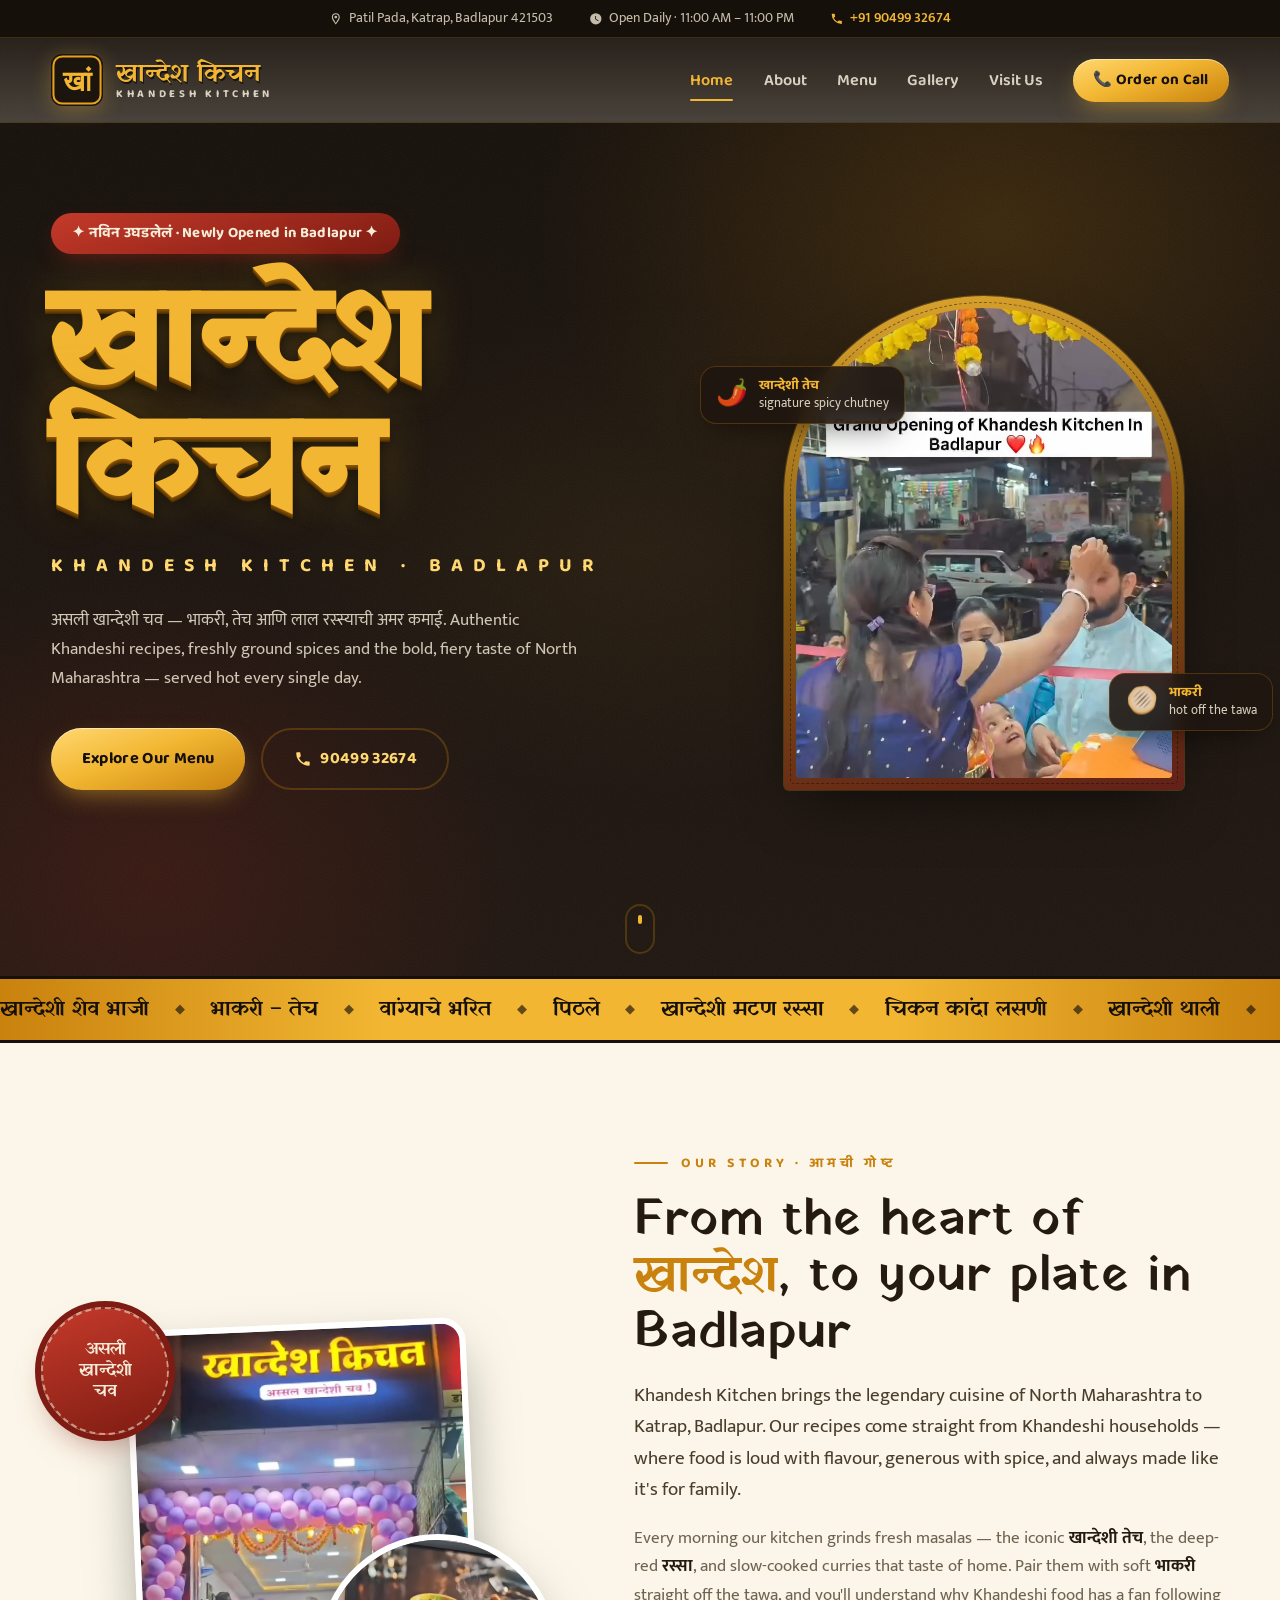
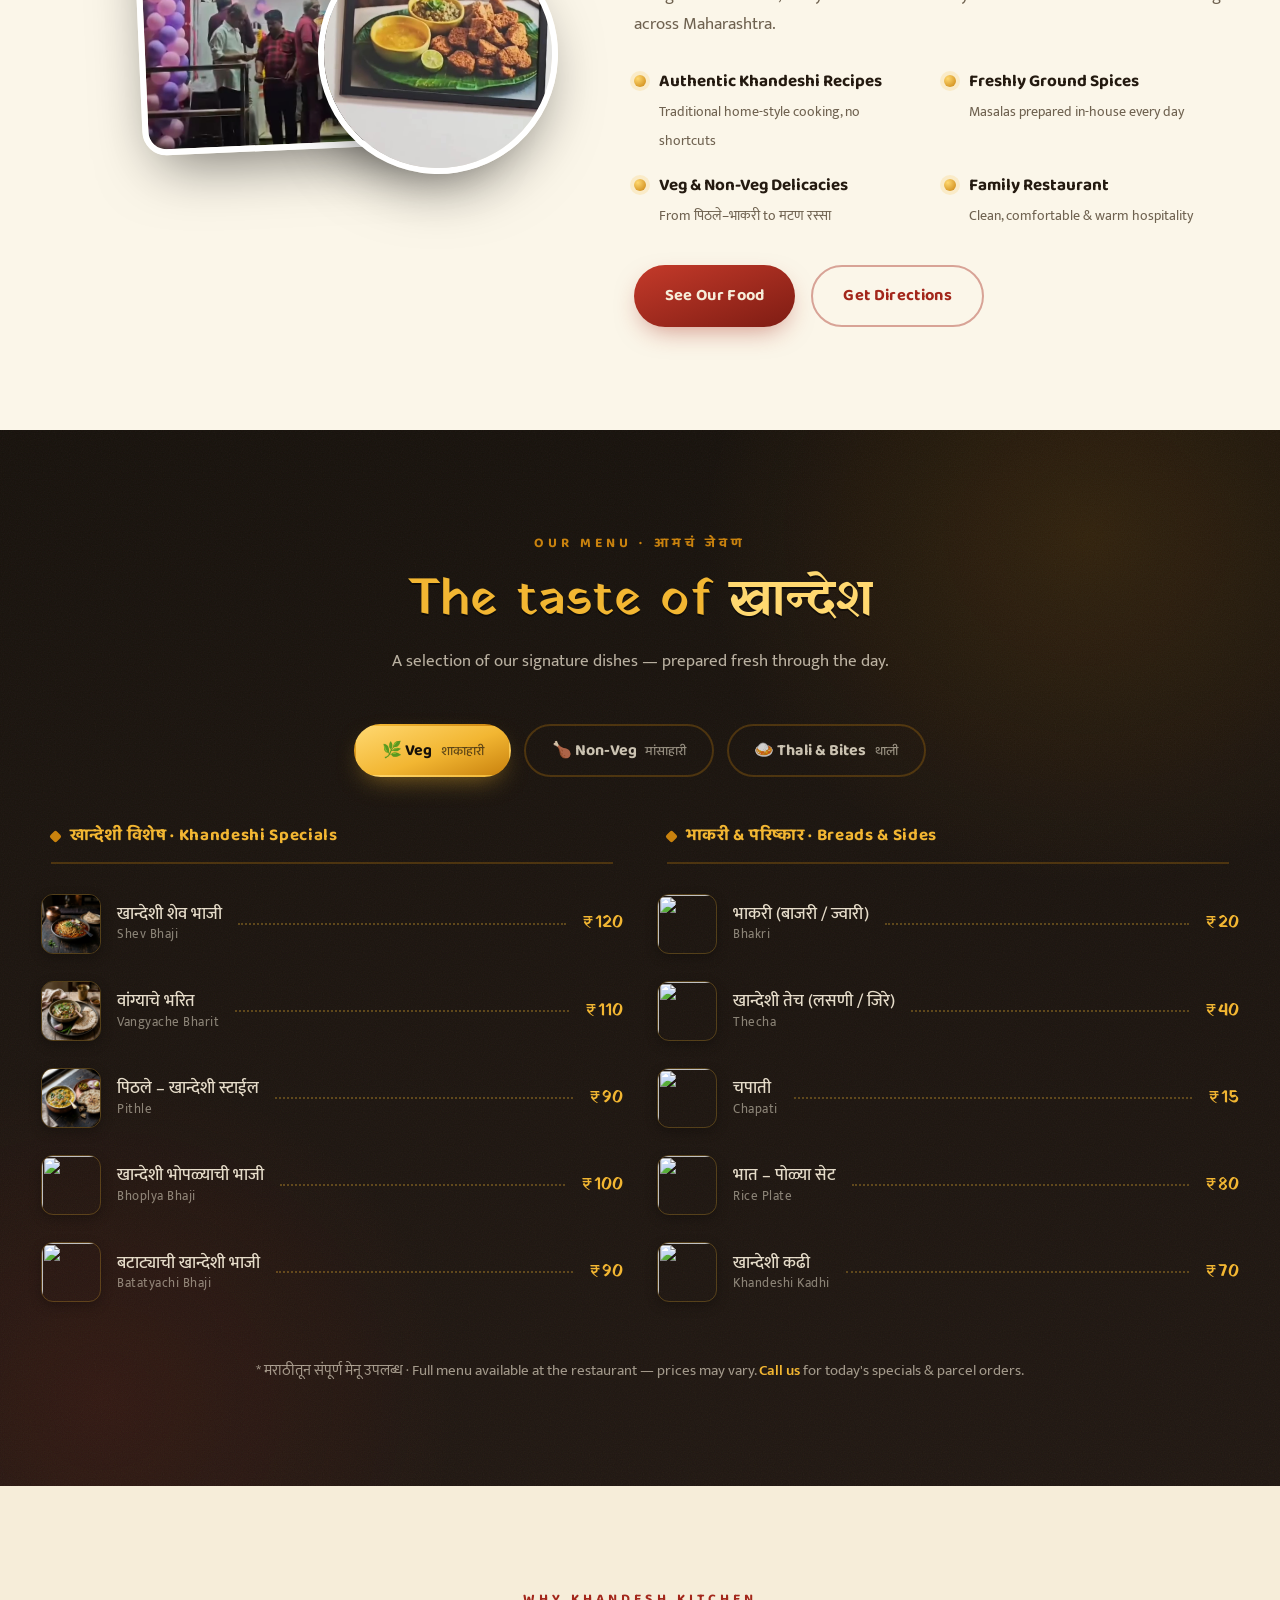
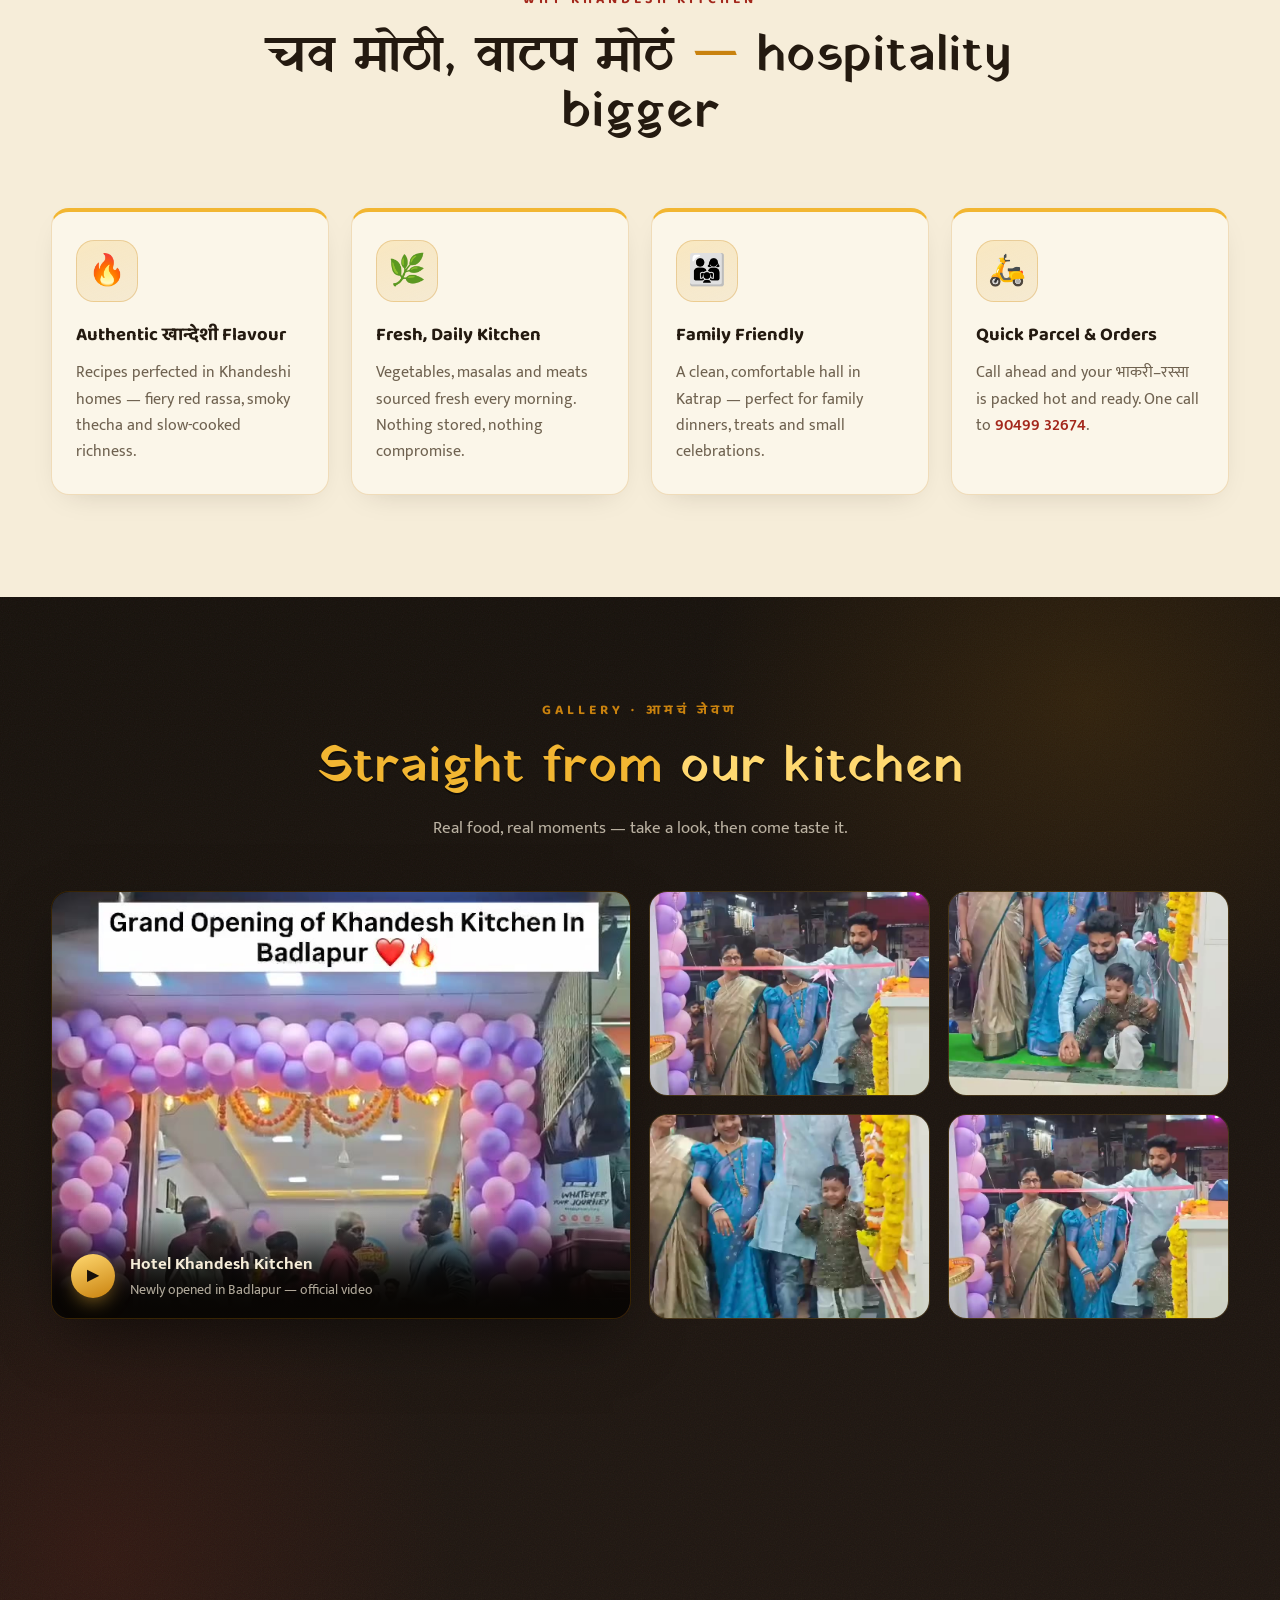
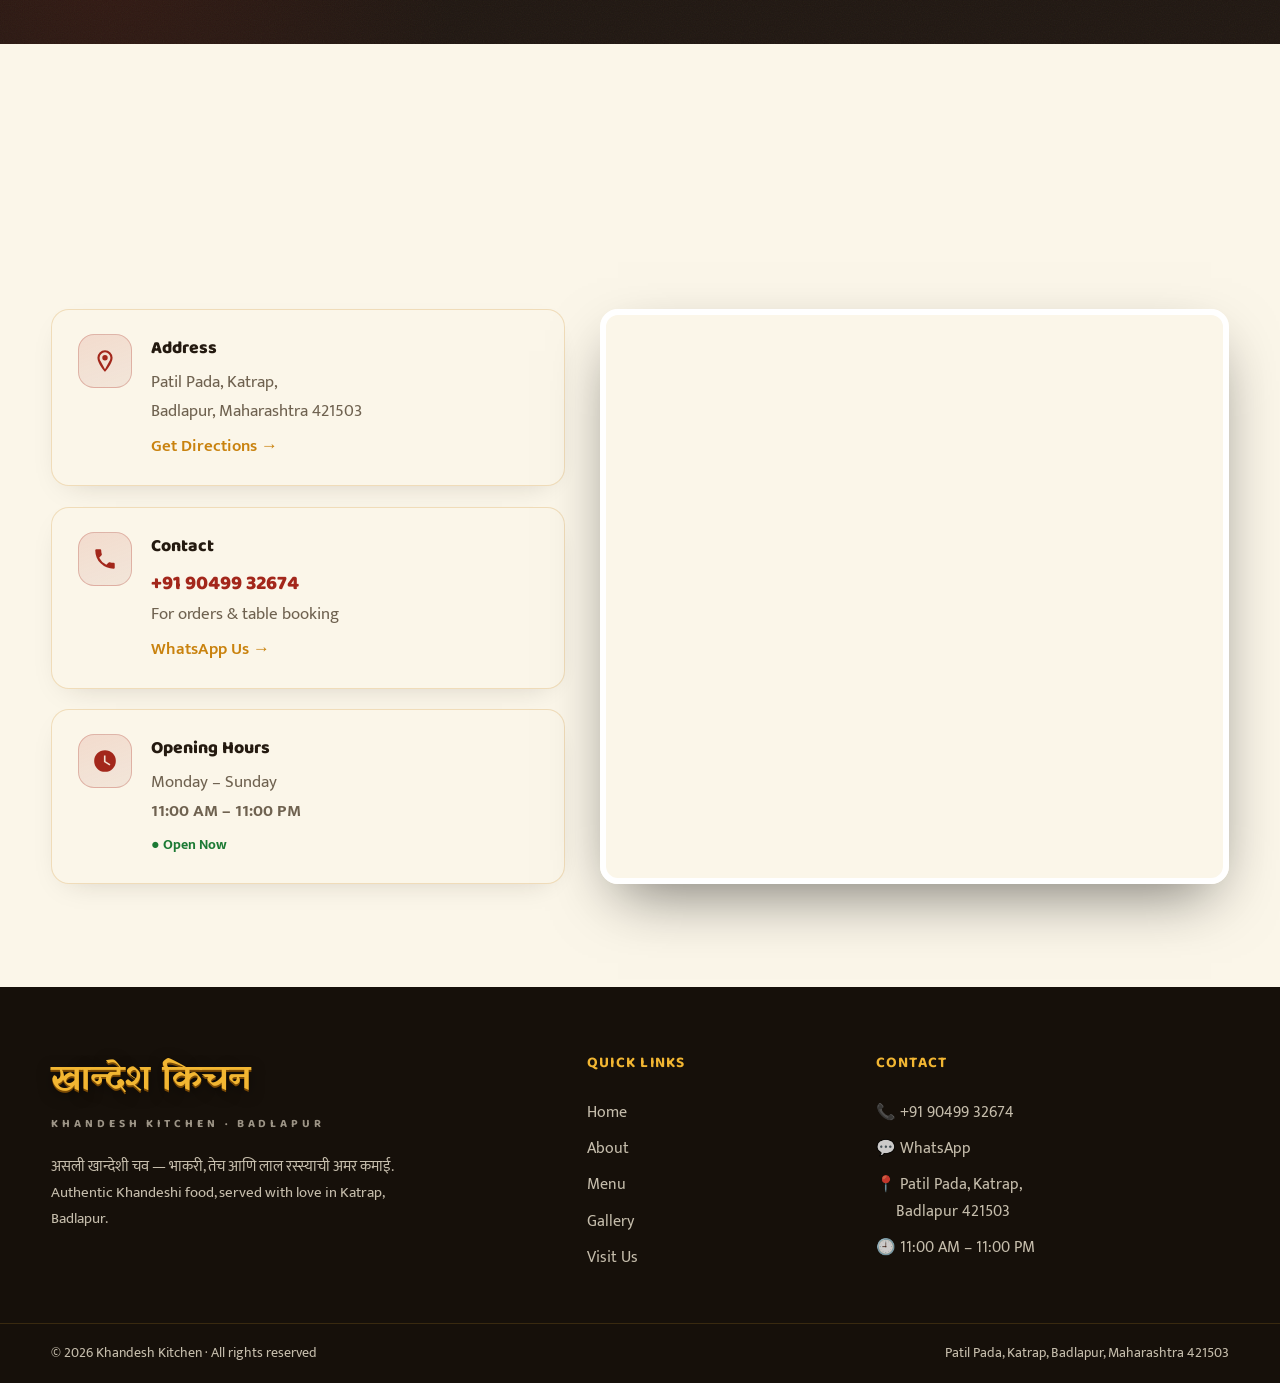
==== index.html @ bfff0131 "Update specific dish photos with highly accurate generated images" ====
<!DOCTYPE html>
<html lang="en">
<head>
  <meta charset="UTF-8">
  <meta name="viewport" content="width=device-width, initial-scale=1.0">
  <title>Khandesh Kitchen — असली खान्देशी चव | Badlapur</title>
  <meta name="description" content="Khandesh Kitchen — authentic Khandeshi vegetarian & non-vegetarian delicacies in Badlapur. खान्देशी शेव भाजी, भाकरी, तेच, मटण रस्सा आणि बरंच काही. Patil Pada, Katrap, Badlapur. Call 90499 32674.">
  <link rel="icon" type="image/svg+xml" href="assets/images/favicon.svg">
  <link rel="preconnect" href="https://fonts.googleapis.com">
  <link rel="preconnect" href="https://fonts.gstatic.com" crossorigin>
  <link href="https://fonts.googleapis.com/css2?family=Yatra+One&family=Baloo+2:wght@400;500;600;700;800&family=Mukta:wght@300;400;500;600;700&display=swap" rel="stylesheet">
  <link rel="stylesheet" href="css/style.css">
</head>
<body>

  <!-- ══════════ TOP BAR ══════════ -->
  <div class="topbar">
    <div class="container topbar__inner">
      <span class="topbar__item">
        <svg viewBox="0 0 24 24" class="ic"><path fill="currentColor" d="M12 6.5A2.5 2.5 0 0 1 14.5 9 2.5 2.5 0 0 1 12 11.5 2.5 2.5 0 0 1 9.5 9 2.5 2.5 0 0 1 12 6.5M12 2a7 7 0 0 1 7 7c0 5.25-7 13-7 13S5 14.25 5 9a7 7 0 0 1 7-7m0 2a5 5 0 0 0-5 5c0 1 .25 2.09 1 3.34L12 19.5l4-7.16c.75-1.25 1-2.34 1-3.34a5 5 0 0 0-5-5z"/></svg>
        Patil Pada, Katrap, Badlapur 421503
      </span>
      <span class="topbar__item topbar__item--hide-sm">
        <svg viewBox="0 0 24 24" class="ic"><path fill="currentColor" d="M12 2a10 10 0 0 0-10 10 10 10 0 0 0 10 10 10 10 0 0 0 10-10A10 10 0 0 0 12 2m4.2 14.2L11 13V7h1.5v5.2l4.5 2.7-.8 1.3z"/></svg>
        Open Daily · 11:00 AM – 11:00 PM
      </span>
      <a href="tel:+919049932674" class="topbar__item topbar__phone">
        <svg viewBox="0 0 24 24" class="ic"><path fill="currentColor" d="M6.62 10.79a15.05 15.05 0 0 0 6.59 6.59l2.2-2.2a1 1 0 0 1 1-.24 11.36 11.36 0 0 0 3.57.57 1 1 0 0 1 1 1V20a1 1 0 0 1-1 1A17 17 0 0 1 3 4a1 1 0 0 1 1-1h3.5a1 1 0 0 1 1 1 11.36 11.36 0 0 0 .57 3.57 1 1 0 0 1-.25 1l-2.2 2.22z"/></svg>
        +91 90499 32674
      </a>
    </div>
  </div>

  <!-- ══════════ NAVBAR ══════════ -->
  <header class="nav" id="nav">
    <div class="container nav__inner">
      <a href="#home" class="brand">
        <span class="brand__logo">
          <svg viewBox="0 0 64 64"><rect width="64" height="64" rx="14" fill="#1c150e"/><rect x="3" y="3" width="58" height="58" rx="11" fill="none" stroke="#e8a020" stroke-width="2.5"/><text x="32" y="45" font-size="34" font-weight="700" fill="#f2b632" text-anchor="middle" font-family="'Nirmala UI','Mangal',serif">खां</text></svg>
        </span>
        <span class="brand__text">
          <span class="brand__dev">खान्देश किचन</span>
          <span class="brand__eng">Khandesh Kitchen</span>
        </span>
      </a>

      <nav class="nav__links" id="navLinks" aria-label="Main navigation">
        <a href="#home" class="nav__link is-active">Home</a>
        <a href="#about" class="nav__link">About</a>
        <a href="#menu" class="nav__link">Menu</a>
        <a href="#gallery" class="nav__link">Gallery</a>
        <a href="#visit" class="nav__link">Visit Us</a>
        <a href="tel:+919049932674" class="btn btn--gold btn--sm nav__cta">📞 Order on Call</a>
      </nav>

      <button class="nav__burger" id="burger" aria-label="Open menu" aria-expanded="false">
        <span></span><span></span><span></span>
      </button>
    </div>
  </header>

  <!-- ══════════ HERO ══════════ -->
  <section class="hero" id="home">
    <div class="hero__bg" aria-hidden="true"></div>
    <div class="container hero__grid">
      <div class="hero__content">
        <span class="hero__badge reveal">✦ नविन उघडलेलं · Newly Opened in Badlapur ✦</span>
        <h1 class="hero__title reveal">
          <span class="hero__title-dev">खान्देश<br>किचन</span>
        </h1>
        <p class="hero__sub reveal">KHANDESH&nbsp;KITCHEN · BADLAPUR</p>
        <p class="hero__tagline reveal">
          असली खान्देशी चव — भाकरी, तेच आणि लाल रस्स्याची अमर कमाई.
          Authentic Khandeshi recipes, freshly ground spices and the bold,
          fiery taste of North Maharashtra — served hot every single day.
        </p>
        <div class="hero__actions reveal">
          <a href="#menu" class="btn btn--gold">Explore Our Menu</a>
          <a href="tel:+919049932674" class="btn btn--ghost">
            <svg viewBox="0 0 24 24" class="ic"><path fill="currentColor" d="M6.62 10.79a15.05 15.05 0 0 0 6.59 6.59l2.2-2.2a1 1 0 0 1 1-.24 11.36 11.36 0 0 0 3.57.57 1 1 0 0 1 1 1V20a1 1 0 0 1-1 1A17 17 0 0 1 3 4a1 1 0 0 1 1-1h3.5a1 1 0 0 1 1 1 11.36 11.36 0 0 0 .57 3.57 1 1 0 0 1-.25 1l-2.2 2.22z"/></svg>
            90499 32674
          </a>
        </div>
        <div class="hero__meta reveal">
          <div class="hero__meta-item"><strong>100%</strong><span>खान्देशी चव</span></div>
          <div class="hero__meta-sep"></div>
          <div class="hero__meta-item"><strong>Fresh</strong><span>Daily Kitchen</span></div>
          <div class="hero__meta-sep"></div>
          <div class="hero__meta-item"><strong>Daily</strong><span>11 AM – 11 PM</span></div>
        </div>
      </div>

      <div class="hero__visual reveal">
        <div class="hero__frame">
          <img src="assets/images/gallery-1.jpg" alt="Khandeshi thali with bhakri, pithle and thecha served at Khandesh Kitchen" loading="eager">
        </div>
        <div class="hero__chip hero__chip--1">
          <span class="hero__chip-emoji">🌶️</span>
          <span><strong>खान्देशी तेच</strong><br>signature spicy chutney</span>
        </div>
        <div class="hero__chip hero__chip--2">
          <span class="hero__chip-emoji">🫓</span>
          <span><strong>भाकरी</strong><br>hot off the tawa</span>
        </div>
      </div>
    </div>
    <a href="#about" class="hero__scroll" aria-label="Scroll down">
      <span></span>
    </a>
  </section>

  <!-- ══════════ MARQUEE ══════════ -->
  <div class="marquee" aria-hidden="true">
    <div class="marquee__track">
      <span>खान्देशी शेव भाजी</span><i>◆</i><span>भाकरी – तेच</span><i>◆</i><span>वांग्याचे भरित</span><i>◆</i><span>पिठले</span><i>◆</i><span>खान्देशी मटण रस्सा</span><i>◆</i><span>चिकन कांदा लसणी</span><i>◆</i><span>खान्देशी थाली</span><i>◆</i>
      <span>खान्देशी शेव भाजी</span><i>◆</i><span>भाकरी – तेच</span><i>◆</i><span>वांग्याचे भरित</span><i>◆</i><span>पिठले</span><i>◆</i><span>खान्देशी मटण रस्सा</span><i>◆</i><span>चिकन कांदा लसणी</span><i>◆</i><span>खान्देशी थाली</span><i>◆</i>
    </div>
  </div>

  <!-- ══════════ ABOUT ══════════ -->
  <section class="about section" id="about">
    <div class="container about__grid">
      <div class="about__visuals reveal">
        <figure class="about__img about__img--main">
          <img src="assets/images/about-biryani.jpg" alt="Khandeshi style biryani served on a thali" loading="lazy">
        </figure>
        <figure class="about__img about__img--accent">
          <img src="assets/images/about-curry.jpg" alt="Steaming hot Khandeshi curry" loading="lazy">
        </figure>
        <div class="about__stamp" aria-hidden="true">
          <span>असली<br>खान्देशी<br>चव</span>
        </div>
      </div>

      <div class="about__content">
        <span class="kicker kicker--gold reveal">Our Story · आमची गोष्ट</span>
        <h2 class="h2 reveal">From the heart of <em>खान्देश</em>, to your plate in Badlapur</h2>
        <p class="lead reveal">
          Khandesh Kitchen brings the legendary cuisine of North Maharashtra to Katrap, Badlapur.
          Our recipes come straight from Khandeshi households — where food is loud with flavour,
          generous with spice, and always made like it's for family.
        </p>
        <p class="reveal">
          Every morning our kitchen grinds fresh masalas — the iconic <strong>खान्देशी तेच</strong>,
          the deep-red <strong>रस्सा</strong>, and slow-cooked curries that taste of home. Pair them with
          soft <strong>भाकरी</strong> straight off the tawa, and you'll understand why Khandeshi food
          has a fan following across Maharashtra.
        </p>
        <ul class="about__points reveal">
          <li>
            <span class="dot"></span>
            <div><strong>Authentic Khandeshi Recipes</strong><small>Traditional home-style cooking, no shortcuts</small></div>
          </li>
          <li>
            <span class="dot"></span>
            <div><strong>Freshly Ground Spices</strong><small>Masalas prepared in-house every day</small></div>
          </li>
          <li>
            <span class="dot"></span>
            <div><strong>Veg &amp; Non-Veg Delicacies</strong><small>From पिठले–भाकरी to मटण रस्सा</small></div>
          </li>
          <li>
            <span class="dot"></span>
            <div><strong>Family Restaurant</strong><small>Clean, comfortable &amp; warm hospitality</small></div>
          </li>
        </ul>
        <div class="about__actions reveal">
          <a href="#gallery" class="btn btn--red">See Our Food</a>
          <a href="#visit" class="btn btn--line">Get Directions</a>
        </div>
      </div>
    </div>
  </section>

  <!-- ══════════ MENU ══════════ -->
  <section class="menu section section--dark" id="menu">
    <div class="hero__bg hero__bg--static" aria-hidden="true"></div>
    <div class="container menu__wrap">
      <div class="section-head">
        <span class="kicker kicker--gold reveal">Our Menu · आमचं जेवण</span>
        <h2 class="h2 h2--light reveal">The taste of <em>खान्देश</em></h2>
        <p class="section-head__sub reveal">A selection of our signature dishes — prepared fresh through the day.</p>
      </div>

      <div class="menu__tabs reveal" role="tablist" aria-label="Menu categories">
        <button class="menu__tab is-active" data-cat="veg" role="tab" aria-selected="true">🌿 Veg <span>शाकाहारी</span></button>
        <button class="menu__tab" data-cat="nonveg" role="tab" aria-selected="false">🍗 Non-Veg <span>मांसाहारी</span></button>
        <button class="menu__tab" data-cat="thali" role="tab" aria-selected="false">🍛 Thali &amp; Bites <span>थाली</span></button>
      </div>

      <div class="menu__panels">
        <!-- VEG -->
        <div class="menu__panel is-active" data-cat="veg" role="tabpanel">
          <div class="menu__col">
            <h3 class="menu__cat">खान्देशी विशेष · Khandeshi Specials</h3>
            <ul class="menu__list">
              <li class="menu__item-clickable" onclick="window.location.href='dish.html?id=shev-bhaji'"><img src="assets/images/dish-shev-bhaji.jpg" class="menu__thumb" alt="" loading="lazy"><div class="menu__details"><span class="menu__name">खान्देशी शेव भाजी <small>Shev Bhaji</small></span></div><span class="menu__dots"></span><span class="menu__price">₹120</span></li>
              <li class="menu__item-clickable" onclick="window.location.href='dish.html?id=vangyache-bharit'"><img src="assets/images/dish-vangyache-bharit.jpg" class="menu__thumb" alt="" loading="lazy"><div class="menu__details"><span class="menu__name">वांग्याचे भरित <small>Vangyache Bharit</small></span></div><span class="menu__dots"></span><span class="menu__price">₹110</span></li>
              <li class="menu__item-clickable" onclick="window.location.href='dish.html?id=pithle'"><img src="assets/images/dish-pithle.jpg" class="menu__thumb" alt="" loading="lazy"><div class="menu__details"><span class="menu__name">पिठले – खान्देशी स्टाईल <small>Pithle</small></span></div><span class="menu__dots"></span><span class="menu__price">₹90</span></li>
              <li class="menu__item-clickable" onclick="window.location.href='dish.html?id=bhoplya-bhaji'"><img src="https://images.unsplash.com/photo-1512058564366-18510be2db19?q=80&w=600&h=600&fit=crop" class="menu__thumb" alt="" loading="lazy"><div class="menu__details"><span class="menu__name">खान्देशी भोपळ्याची भाजी <small>Bhoplya Bhaji</small></span></div><span class="menu__dots"></span><span class="menu__price">₹100</span></li>
              <li class="menu__item-clickable" onclick="window.location.href='dish.html?id=batatyachi-bhaji'"><img src="https://images.unsplash.com/photo-1512058564366-18510be2db19?q=80&w=600&h=600&fit=crop" class="menu__thumb" alt="" loading="lazy"><div class="menu__details"><span class="menu__name">बटाट्याची खान्देशी भाजी <small>Batatyachi Bhaji</small></span></div><span class="menu__dots"></span><span class="menu__price">₹90</span></li>
            </ul>
          </div>
          <div class="menu__col">
            <h3 class="menu__cat">भाकरी &amp; परिष्कार · Breads &amp; Sides</h3>
            <ul class="menu__list">
              <li class="menu__item-clickable" onclick="window.location.href='dish.html?id=bhakri'"><img src="https://images.unsplash.com/photo-1512058564366-18510be2db19?q=80&w=600&h=600&fit=crop" class="menu__thumb" alt="" loading="lazy"><div class="menu__details"><span class="menu__name">भाकरी (बाजरी / ज्वारी) <small>Bhakri</small></span></div><span class="menu__dots"></span><span class="menu__price">₹20</span></li>
              <li class="menu__item-clickable" onclick="window.location.href='dish.html?id=thecha'"><img src="https://images.unsplash.com/photo-1606491956689-2ea866880c84?q=80&w=600&h=600&fit=crop" class="menu__thumb" alt="" loading="lazy"><div class="menu__details"><span class="menu__name">खान्देशी तेच (लसणी / जिरे) <small>Thecha</small></span></div><span class="menu__dots"></span><span class="menu__price">₹40</span></li>
              <li class="menu__item-clickable" onclick="window.location.href='dish.html?id=chapati'"><img src="https://images.unsplash.com/photo-1512058564366-18510be2db19?q=80&w=600&h=600&fit=crop" class="menu__thumb" alt="" loading="lazy"><div class="menu__details"><span class="menu__name">चपाती <small>Chapati</small></span></div><span class="menu__dots"></span><span class="menu__price">₹15</span></li>
              <li class="menu__item-clickable" onclick="window.location.href='dish.html?id=rice-plate'"><img src="https://images.unsplash.com/photo-1601050690597-df0568f70950?q=80&w=600&h=600&fit=crop" class="menu__thumb" alt="" loading="lazy"><div class="menu__details"><span class="menu__name">भात – पोळ्या सेट <small>Rice Plate</small></span></div><span class="menu__dots"></span><span class="menu__price">₹80</span></li>
              <li class="menu__item-clickable" onclick="window.location.href='dish.html?id=khandeshi-kadhi'"><img src="https://images.unsplash.com/photo-1546833999-b9f581a1996d?q=80&w=600&h=600&fit=crop" class="menu__thumb" alt="" loading="lazy"><div class="menu__details"><span class="menu__name">खान्देशी कढी <small>Khandeshi Kadhi</small></span></div><span class="menu__dots"></span><span class="menu__price">₹70</span></li>
            </ul>
          </div>
        </div>

        <!-- NON-VEG -->
        <div class="menu__panel" data-cat="nonveg" role="tabpanel" hidden>
          <div class="menu__col">
            <h3 class="menu__cat">मटण · Mutton</h3>
            <ul class="menu__list">
              <li class="menu__item-clickable" onclick="window.location.href='dish.html?id=mutton-rassa'"><img src="assets/images/dish-mutton-rassa.jpg" class="menu__thumb" alt="" loading="lazy"><div class="menu__details"><span class="menu__name">खान्देशी मटण रस्सा (तिखट) <small>Mutton Rassa</small></span></div><span class="menu__dots"></span><span class="menu__price">₹280</span></li>
              <li class="menu__item-clickable" onclick="window.location.href='dish.html?id=dry-mutton'"><img src="https://images.unsplash.com/photo-1601050690597-df0568f70950?q=80&w=600&h=600&fit=crop" class="menu__thumb" alt="" loading="lazy"><div class="menu__details"><span class="menu__name">मटण सुखा खान्देशी स्टाईल <small>Dry Mutton</small></span></div><span class="menu__dots"></span><span class="menu__price">₹300</span></li>
              <li class="menu__item-clickable" onclick="window.location.href='dish.html?id=mutton-bhakri-thali'"><img src="https://images.unsplash.com/photo-1546833999-b9f581a1996d?q=80&w=600&h=600&fit=crop" class="menu__thumb" alt="" loading="lazy"><div class="menu__details"><span class="menu__name">मटण भाकरी थाली <small>Mutton Bhakri Thali</small></span></div><span class="menu__dots"></span><span class="menu__price">₹320</span></li>
            </ul>
          </div>
          <div class="menu__col">
            <h3 class="menu__cat">चिकन &amp; अंडी · Chicken &amp; Eggs</h3>
            <ul class="menu__list">
              <li class="menu__item-clickable" onclick="window.location.href='dish.html?id=chicken-rassa'"><img src="https://images.unsplash.com/photo-1606491956689-2ea866880c84?q=80&w=600&h=600&fit=crop" class="menu__thumb" alt="" loading="lazy"><div class="menu__details"><span class="menu__name">खान्देशी चिकन रस्सा <small>Chicken Rassa</small></span></div><span class="menu__dots"></span><span class="menu__price">₹240</span></li>
              <li class="menu__item-clickable" onclick="window.location.href='dish.html?id=kanda-lasuni'"><img src="https://images.unsplash.com/photo-1601050690597-df0568f70950?q=80&w=600&h=600&fit=crop" class="menu__thumb" alt="" loading="lazy"><div class="menu__details"><span class="menu__name">चिकन कांदा लसणी <small>Kanda Lasuni</small></span></div><span class="menu__dots"></span><span class="menu__price">₹250</span></li>
              <li class="menu__item-clickable" onclick="window.location.href='dish.html?id=dry-chicken'"><img src="https://images.unsplash.com/photo-1601050690597-df0568f70950?q=80&w=600&h=600&fit=crop" class="menu__thumb" alt="" loading="lazy"><div class="menu__details"><span class="menu__name">चिकन सुखा <small>Dry Chicken</small></span></div><span class="menu__dots"></span><span class="menu__price">₹260</span></li>
              <li class="menu__item-clickable" onclick="window.location.href='dish.html?id=khandeshi-egg-curry'"><img src="https://images.unsplash.com/photo-1606491956689-2ea866880c84?q=80&w=600&h=600&fit=crop" class="menu__thumb" alt="" loading="lazy"><div class="menu__details"><span class="menu__name">अंडी खान्देशी <small>Khandeshi Egg Curry</small></span></div><span class="menu__dots"></span><span class="menu__price">₹120</span></li>
            </ul>
          </div>
        </div>

        <!-- THALI -->
        <div class="menu__panel" data-cat="thali" role="tabpanel" hidden>
          <div class="menu__col">
            <h3 class="menu__cat">थाली · Thali</h3>
            <ul class="menu__list">
              <li class="menu__item-clickable" onclick="window.location.href='dish.html?id=3-sabzi-bhakri-rice-kadhi-thecha'"><img src="https://images.unsplash.com/photo-1546833999-b9f581a1996d?q=80&w=600&h=600&fit=crop" class="menu__thumb" alt="" loading="lazy"><div class="menu__details"><span class="menu__name">खान्देशी व्हेज थाली <small>3 sabzi, bhakri, rice, kadhi, thecha</small></span></div><span class="menu__dots"></span><span class="menu__price">₹150</span></li>
              <li class="menu__item-clickable" onclick="window.location.href='dish.html?id=seasonal-sabzi-+-sweet'"><img src="https://images.unsplash.com/photo-1546833999-b9f581a1996d?q=80&w=600&h=600&fit=crop" class="menu__thumb" alt="" loading="lazy"><div class="menu__details"><span class="menu__name">खान्देशी स्पेशल थाली <small>Seasonal sabzi + sweet</small></span></div><span class="menu__dots"></span><span class="menu__price">₹180</span></li>
              <li class="menu__item-clickable" onclick="window.location.href='dish.html?id=mutton-thali-with-bhakri'"><img src="https://images.unsplash.com/photo-1546833999-b9f581a1996d?q=80&w=600&h=600&fit=crop" class="menu__thumb" alt="" loading="lazy"><div class="menu__details"><span class="menu__name">मटण थाली <small>Mutton thali with bhakri</small></span></div><span class="menu__dots"></span><span class="menu__price">₹320</span></li>
            </ul>
          </div>
          <div class="menu__col">
            <h3 class="menu__cat">स्नॅक्स &amp; पेय · Snacks &amp; Drinks</h3>
            <ul class="menu__list">
              <li class="menu__item-clickable" onclick="window.location.href='dish.html?id=onion-bhaji'"><img src="https://images.unsplash.com/photo-1601050690597-df0568f70950?q=80&w=600&h=600&fit=crop" class="menu__thumb" alt="" loading="lazy"><div class="menu__details"><span class="menu__name">कांदा भजी <small>Onion Bhaji</small></span></div><span class="menu__dots"></span><span class="menu__price">₹60</span></li>
              <li class="menu__item-clickable" onclick="window.location.href='dish.html?id=batata-vada'"><img src="https://images.unsplash.com/photo-1601050690597-df0568f70950?q=80&w=600&h=600&fit=crop" class="menu__thumb" alt="" loading="lazy"><div class="menu__details"><span class="menu__name">बटाटा वडा <small>Batata Vada</small></span></div><span class="menu__dots"></span><span class="menu__price">₹50</span></li>
              <li class="menu__item-clickable" onclick="window.location.href='dish.html?id=buttermilk--ambil'"><img src="https://images.unsplash.com/photo-1512058564366-18510be2db19?q=80&w=600&h=600&fit=crop" class="menu__thumb" alt="" loading="lazy"><div class="menu__details"><span class="menu__name">ताक / आम्बिल <small>Buttermilk / Ambil</small></span></div><span class="menu__dots"></span><span class="menu__price">₹30</span></li>
              <li class="menu__item-clickable" onclick="window.location.href='dish.html?id=unlimited-on-thali'"><img src="https://images.unsplash.com/photo-1512058564366-18510be2db19?q=80&w=600&h=600&fit=crop" class="menu__thumb" alt="" loading="lazy"><div class="menu__details"><span class="menu__name">सोलापुरी कढी + भात <small>Unlimited on thali</small></span></div><span class="menu__dots"></span><span class="menu__price">—</span></li>
            </ul>
          </div>
        </div>
      </div>

      <p class="menu__note reveal">* मराठीतून संपूर्ण मेनू उपलब्ध · Full menu available at the restaurant — prices may vary.
        <a href="tel:+919049932674">Call us</a> for today's specials &amp; parcel orders.</p>
    </div>
  </section>

  <!-- ══════════ WHY US ══════════ -->
  <section class="why section">
    <div class="container">
      <div class="section-head">
        <span class="kicker kicker--red reveal">Why Khandesh Kitchen</span>
        <h2 class="h2 reveal">चव मोठी, वाटप मोठं <em>—</em> hospitality bigger</h2>
      </div>
      <div class="why__grid">
        <article class="why__card reveal">
          <span class="why__icon">🔥</span>
          <h3>Authentic खान्देशी Flavour</h3>
          <p>Recipes perfected in Khandeshi homes — fiery red rassa, smoky thecha and slow-cooked richness.</p>
        </article>
        <article class="why__card reveal">
          <span class="why__icon">🌿</span>
          <h3>Fresh, Daily Kitchen</h3>
          <p>Vegetables, masalas and meats sourced fresh every morning. Nothing stored, nothing compromise.</p>
        </article>
        <article class="why__card reveal">
          <span class="why__icon">👨‍👩‍👧</span>
          <h3>Family Friendly</h3>
          <p>A clean, comfortable hall in Katrap — perfect for family dinners, treats and small celebrations.</p>
        </article>
        <article class="why__card reveal">
          <span class="why__icon">🛵</span>
          <h3>Quick Parcel &amp; Orders</h3>
          <p>Call ahead and your भाकरी–रस्सा is packed hot and ready. One call to <a href="tel:+919049932674">90499 32674</a>.</p>
        </article>
      </div>
    </div>
  </section>

  <!-- ══════════ GALLERY ══════════ -->
  <section class="gallery section section--dark" id="gallery">
    <div class="hero__bg hero__bg--static" aria-hidden="true"></div>
    <div class="container">
      <div class="section-head">
        <span class="kicker kicker--gold reveal">Gallery · आमचं जेवण</span>
        <h2 class="h2 h2--light reveal">Straight from <em>our kitchen</em></h2>
        <p class="section-head__sub reveal">Real food, real moments — take a look, then come taste it.</p>
      </div>

      <div class="gallery__grid">
        <figure class="gallery__video reveal">
          <video id="promoVideo" controls playsinline preload="metadata" poster="assets/images/video-poster.jpg" aria-label="Khandesh Kitchen restaurant video">
            <source src="assets/video/khandesh-kitchen.mp4" type="video/mp4">
            Your browser does not support the video tag.
          </video>
          <figcaption class="gallery__video-cap">
            <span class="gallery__playbadge">▶</span>
            <div><strong>Hotel Khandesh Kitchen</strong><small>Newly opened in Badlapur — official video</small></div>
          </figcaption>
        </figure>

        <figure class="gallery__item reveal"><img src="assets/images/gallery-9.jpg" alt="Grand opening ribbon cutting" loading="lazy"><figcaption>उद्घाटन सोहळा</figcaption></figure>
        <figure class="gallery__item reveal"><img src="assets/images/gallery-2.jpg" alt="Inauguration ceremony" loading="lazy"><figcaption>शुभारंभ</figcaption></figure>
        <figure class="gallery__item reveal"><img src="assets/images/gallery-3.jpg" alt="Breaking the coconut" loading="lazy"><figcaption>नारळ फोडण्याचा विधी</figcaption></figure>
        <figure class="gallery__item reveal"><img src="assets/images/gallery-4.jpg" alt="Ribbon cutting ceremony" loading="lazy"><figcaption>रिबन कापणे</figcaption></figure>
        <figure class="gallery__item reveal"><img src="assets/images/gallery-5.jpg" alt="Family celebration" loading="lazy"><figcaption>कुटुंबासोबतचा आनंद</figcaption></figure>
        <figure class="gallery__item reveal"><img src="assets/images/gallery-6.jpg" alt="Joyful moments at opening" loading="lazy"><figcaption>उत्साहाचे वातावरण</figcaption></figure>
        <figure class="gallery__item reveal"><img src="assets/images/gallery-7.jpg" alt="Storefront decoration" loading="lazy"><figcaption>हॉटेलची सजावट</figcaption></figure>
        <figure class="gallery__item reveal"><img src="assets/images/gallery-8.jpg" alt="Welcome to Khandesh Kitchen" loading="lazy"><figcaption>खान्देश किचनमध्ये स्वागत</figcaption></figure>
      </div>
    </div>
  </section>

  <!-- ══════════ VISIT / CONTACT ══════════ -->
  <section class="visit section" id="visit">
    <div class="container">
      <div class="section-head">
        <span class="kicker kicker--red reveal">Visit Us · भेट द्या</span>
        <h2 class="h2 reveal">Badlapur मध्ये <em>तुमची वाट पाहतोय</em></h2>
      </div>

      <div class="visit__grid">
        <div class="visit__cards">
          <article class="visit__card reveal">
            <span class="visit__icon">
              <svg viewBox="0 0 24 24"><path fill="currentColor" d="M12 6.5A2.5 2.5 0 0 1 14.5 9 2.5 2.5 0 0 1 12 11.5 2.5 2.5 0 0 1 9.5 9 2.5 2.5 0 0 1 12 6.5M12 2a7 7 0 0 1 7 7c0 5.25-7 13-7 13S5 14.25 5 9a7 7 0 0 1 7-7m0 2a5 5 0 0 0-5 5c0 1 .25 2.09 1 3.34L12 19.5l4-7.16c.75-1.25 1-2.34 1-3.34a5 5 0 0 0-5-5z"/></svg>
            </span>
            <div>
              <h3>Address</h3>
              <p>Patil Pada, Katrap,<br>Badlapur, Maharashtra 421503</p>
              <a class="visit__link" href="https://www.google.com/maps/search/?api=1&query=Patil+Pada+Katrap+Badlapur+Maharashtra+421503" target="_blank" rel="noopener">Get Directions →</a>
            </div>
          </article>

          <article class="visit__card reveal">
            <span class="visit__icon">
              <svg viewBox="0 0 24 24"><path fill="currentColor" d="M6.62 10.79a15.05 15.05 0 0 0 6.59 6.59l2.2-2.2a1 1 0 0 1 1-.24 11.36 11.36 0 0 0 3.57.57 1 1 0 0 1 1 1V20a1 1 0 0 1-1 1A17 17 0 0 1 3 4a1 1 0 0 1 1-1h3.5a1 1 0 0 1 1 1 11.36 11.36 0 0 0 .57 3.57 1 1 0 0 1-.25 1l-2.2 2.22z"/></svg>
            </span>
            <div>
              <h3>Contact</h3>
              <p><a href="tel:+919049932674" class="visit__phone">+91 90499 32674</a><br>For orders &amp; table booking</p>
              <a class="visit__link" href="https://wa.me/919049932674" target="_blank" rel="noopener">WhatsApp Us →</a>
            </div>
          </article>

          <article class="visit__card reveal">
            <span class="visit__icon">
              <svg viewBox="0 0 24 24"><path fill="currentColor" d="M12 2a10 10 0 0 0-10 10 10 10 0 0 0 10 10 10 10 0 0 0 10-10A10 10 0 0 0 12 2m4.2 14.2L11 13V7h1.5v5.2l4.5 2.7-.8 1.3z"/></svg>
            </span>
            <div>
              <h3>Opening Hours</h3>
              <p>Monday – Sunday<br><strong>11:00 AM – 11:00 PM</strong></p>
              <span class="visit__open">● Open Now</span>
            </div>
          </article>
        </div>

        <div class="visit__map reveal">
          <iframe
            title="Khandesh Kitchen location map — Patil Pada, Katrap, Badlapur"
            src="https://www.google.com/maps?q=Patil%20Pada%2C%20Katrap%2C%20Badlapur%2C%20Maharashtra%20421503&output=embed"
            loading="lazy" referrerpolicy="no-referrer-when-downgrade" allowfullscreen></iframe>
        </div>
      </div>
    </div>
  </section>

  <!-- ══════════ FOOTER ══════════ -->
  <footer class="footer">
    <div class="container footer__grid">
      <div class="footer__brand">
        <span class="brand__dev brand__dev--lg">खान्देश किचन</span>
        <span class="brand__eng brand__eng--lg">KHANDESH KITCHEN · BADLAPUR</span>
        <p>असली खान्देशी चव — भाकरी, तेच आणि लाल रस्स्याची अमर कमाई.<br>Authentic Khandeshi food, served with love in Katrap, Badlapur.</p>
      </div>
      <div class="footer__col">
        <h4>Quick Links</h4>
        <a href="#home">Home</a>
        <a href="#about">About</a>
        <a href="#menu">Menu</a>
        <a href="#gallery">Gallery</a>
        <a href="#visit">Visit Us</a>
      </div>
      <div class="footer__col">
        <h4>Contact</h4>
        <a href="tel:+919049932674">📞 +91 90499 32674</a>
        <a href="https://wa.me/919049932674" target="_blank" rel="noopener">💬 WhatsApp</a>
        <span>📍 Patil Pada, Katrap,<br>&nbsp;&nbsp;&nbsp;&nbsp;&nbsp;Badlapur 421503</span>
        <span>🕘 11:00 AM – 11:00 PM</span>
      </div>
    </div>
    <div class="footer__bar">
      <div class="container footer__bar-inner">
        <span>© 2026 Khandesh Kitchen · All rights reserved</span>
        <span>Patil Pada, Katrap, Badlapur, Maharashtra 421503</span>
      </div>
    </div>
  </footer>

  <!-- Floating call button (mobile) -->
  <a href="tel:+919049932674" class="call-fab" aria-label="Call Khandesh Kitchen">
    <svg viewBox="0 0 24 24"><path fill="currentColor" d="M6.62 10.79a15.05 15.05 0 0 0 6.59 6.59l2.2-2.2a1 1 0 0 1 1-.24 11.36 11.36 0 0 0 3.57.57 1 1 0 0 1 1 1V20a1 1 0 0 1-1 1A17 17 0 0 1 3 4a1 1 0 0 1 1-1h3.5a1 1 0 0 1 1 1 11.36 11.36 0 0 0 .57 3.57 1 1 0 0 1-.25 1l-2.2 2.22z"/></svg>
  </a>

  <!-- Lightbox -->
  <div class="lightbox" id="lightbox" aria-hidden="true">
    <button class="lightbox__close" aria-label="Close">&times;</button>
    <button class="lightbox__nav lightbox__nav--prev" aria-label="Previous">‹</button>
    <figure class="lightbox__fig">
      <img src="" alt="">
      <figcaption></figcaption>
    </figure>
    <button class="lightbox__nav lightbox__nav--next" aria-label="Next">›</button>
  </div>

  <script src="js/main.js"></script>
</body>
</html>
---- css/style.css ----
/* ═══════════════════════════════════════════════════════════════
   KHANDESH KITCHEN — Badlapur
   Brand system matched to the restaurant signboard:
   chunky Devanagari display (Yatra One), golden saffron letters
   with deep embossed shadow, dark charcoal textures & red accents.
   ═══════════════════════════════════════════════════════════════ */

:root {
  /* Palette — taken from the signboard */
  --dark:        #16100a;
  --dark-2:      #1f1610;
  --dark-3:      #2b2015;
  --gold:        #f2b632;
  --gold-deep:   #c9820e;
  --gold-soft:   #e8a020;
  --gold-light:  #ffd870;
  --red:         #a3271b;
  --red-deep:    #7e1c13;
  --red-bright:  #c43a2a;
  --cream:       #f6edd9;
  --cream-2:     #fbf6e9;
  --ink:         #241a10;
  --muted:       #6f6250;
  --line:        rgba(201, 130, 14, .28);

  /* Type */
  --f-display: 'Yatra One', 'Baloo 2', 'Nirmala UI', serif;   /* signboard font */
  --f-sub:     'Baloo 2', 'Nirmala UI', sans-serif;
  --f-body:    'Mukta', 'Nirmala UI', sans-serif;

  --shadow-lg: 0 24px 60px -18px rgba(0, 0, 0, .55);
  --radius: 18px;
  --noise: url("data:image/svg+xml,%3Csvg xmlns='http://www.w3.org/2000/svg' width='160' height='160'%3E%3Cfilter id='n'%3E%3CfeTurbulence type='fractalNoise' baseFrequency='0.85' numOctaves='2' stitchTiles='stitch'/%3E%3C/filter%3E%3Crect width='160' height='160' filter='url(%23n)' opacity='0.055'/%3E%3C/svg%3E");
}

/* ── Reset ─────────────────────────────────────────────────── */
*, *::before, *::after { box-sizing: border-box; margin: 0; padding: 0; }

html { scroll-behavior: smooth; }

body {
  font-family: var(--f-body);
  font-size: 1.0625rem;
  line-height: 1.7;
  color: var(--ink);
  background: var(--cream-2);
  overflow-x: hidden;
  -webkit-font-smoothing: antialiased;
}

img, video { display: block; max-width: 100%; }
a { color: inherit; text-decoration: none; }
button { font: inherit; color: inherit; background: none; border: 0; cursor: pointer; }
ul { list-style: none; }
.ic { width: 1em; height: 1em; vertical-align: -0.12em; }

.container { width: min(1180px, 92%); margin-inline: auto; }

::selection { background: var(--gold); color: var(--dark); }

/* ── Buttons ───────────────────────────────────────────────── */
.btn {
  display: inline-flex; align-items: center; gap: .55rem;
  padding: .95rem 1.9rem;
  border-radius: 999px;
  font-family: var(--f-sub); font-weight: 700; font-size: 1.02rem;
  letter-spacing: .02em;
  transition: transform .25s ease, box-shadow .25s ease, background .25s ease, color .25s ease, border-color .25s ease;
  white-space: nowrap;
}
.btn .ic { width: 1.1em; height: 1.1em; }

.btn--gold {
  background: linear-gradient(160deg, var(--gold-light) 0%, var(--gold) 45%, var(--gold-deep) 100%);
  color: var(--dark);
  box-shadow: 0 10px 26px -8px rgba(242, 182, 50, .55), inset 0 1px 0 rgba(255, 255, 255, .5);
}
.btn--gold:hover { transform: translateY(-3px); box-shadow: 0 18px 34px -10px rgba(242, 182, 50, .65), inset 0 1px 0 rgba(255,255,255,.5); }

.btn--red {
  background: linear-gradient(160deg, var(--red-bright), var(--red-deep));
  color: var(--cream);
  box-shadow: 0 10px 26px -8px rgba(163, 39, 27, .5);
}
.btn--red:hover { transform: translateY(-3px); }

.btn--ghost, .btn--line {
  border: 2px solid var(--line);
  color: var(--gold-light);
}
.btn--line { color: var(--red); border-color: rgba(163, 39, 27, .4); }
.btn--ghost:hover, .btn--line:hover { border-color: var(--gold); color: var(--gold); transform: translateY(-3px); }
.btn--line:hover { color: var(--red); }
.btn--sm { padding: .55rem 1.25rem; font-size: .95rem; }

/* ── Top bar ───────────────────────────────────────────────── */
.topbar {
  position: relative; z-index: 60;
  background: var(--dark);
  border-bottom: 1px solid rgba(242, 182, 50, .18);
  font-size: .85rem; color: rgba(246, 237, 217, .78);
}
.topbar__inner { display: flex; align-items: center; justify-content: center; gap: 2.2rem; padding: .45rem 0; }
.topbar__item { display: inline-flex; align-items: center; gap: .45rem; }
.topbar__phone { color: var(--gold); font-weight: 600; }
.topbar__phone:hover { color: var(--gold-light); }

/* ── Navbar ────────────────────────────────────────────────── */
.nav {
  position: sticky; top: 0; z-index: 50;
  padding: 1rem 0;
  background: linear-gradient(180deg, rgba(22, 16, 10, .92), rgba(22, 16, 10, .78));
  backdrop-filter: blur(12px);
  border-bottom: 1px solid rgba(242, 182, 50, .16);
  transition: padding .3s ease, box-shadow .3s ease;
}
.nav.is-scrolled { padding: .55rem 0; box-shadow: 0 12px 34px -14px rgba(0, 0, 0, .6); }
.nav__inner { display: flex; align-items: center; justify-content: space-between; gap: 1.5rem; }

.brand { display: inline-flex; align-items: center; gap: .8rem; }
.brand__logo svg { width: 52px; height: 52px; display: block; filter: drop-shadow(0 4px 10px rgba(242, 182, 50, .3)); }
.brand__text { display: flex; flex-direction: column; line-height: 1.12; }
.brand__dev { font-family: var(--f-display); font-size: 1.55rem; color: var(--gold); text-shadow: 1px 2px 0 rgba(0,0,0,.6); }
.brand__eng { font-family: var(--f-sub); font-weight: 700; font-size: .68rem; letter-spacing: .34em; color: rgba(246, 237, 217, .85); text-transform: uppercase; }

.nav__links { display: flex; align-items: center; gap: 1.9rem; }
.nav__link {
  font-family: var(--f-sub); font-weight: 600; font-size: 1.02rem;
  color: rgba(246, 237, 217, .85);
  position: relative; padding: .3rem 0;
  transition: color .25s ease;
}
.nav__link::after {
  content: ""; position: absolute; left: 0; bottom: -2px;
  width: 100%; height: 2px; border-radius: 2px;
  background: var(--gold);
  transform: scaleX(0); transform-origin: left;
  transition: transform .3s ease;
}
.nav__link:hover, .nav__link.is-active { color: var(--gold); }
.nav__link:hover::after, .nav__link.is-active::after { transform: scaleX(1); }

.nav__burger { display: none; flex-direction: column; gap: 6px; padding: 8px; }
.nav__burger span { width: 26px; height: 3px; border-radius: 3px; background: var(--gold); transition: transform .3s ease, opacity .3s ease; }
.nav__burger.is-open span:nth-child(1) { transform: translateY(9px) rotate(45deg); }
.nav__burger.is-open span:nth-child(2) { opacity: 0; }
.nav__burger.is-open span:nth-child(3) { transform: translateY(-9px) rotate(-45deg); }

/* ── Hero ──────────────────────────────────────────────────── */
.hero {
  position: relative;
  background: var(--dark);
  color: var(--cream);
  padding: clamp(3.5rem, 7vw, 6.5rem) 0 clamp(4rem, 8vw, 7rem);
  overflow: hidden;
}
.hero__bg {
  position: absolute; inset: 0; z-index: 0;
  background:
    radial-gradient(58% 62% at 78% 12%, rgba(201, 130, 14, .20), transparent 62%),
    radial-gradient(50% 60% at 12% 88%, rgba(163, 39, 27, .20), transparent 60%),
    radial-gradient(42% 42% at 50% 50%, rgba(242, 182, 50, .06), transparent 70%),
    linear-gradient(180deg, var(--dark) 0%, var(--dark-2) 100%);
}
.hero__bg::after { content: ""; position: absolute; inset: 0; background: var(--noise); }
.hero__bg--static { position: absolute; inset: 0; z-index: 0; }
.hero > .container { position: relative; z-index: 1; }

.hero__grid {
  display: grid; grid-template-columns: 1.12fr .88fr;
  align-items: center; gap: clamp(2.5rem, 5vw, 5rem);
}

.hero__badge {
  display: inline-block;
  background: linear-gradient(160deg, var(--red-bright), var(--red-deep));
  color: var(--cream);
  font-family: var(--f-sub); font-weight: 700; font-size: .92rem;
  padding: .5rem 1.3rem; border-radius: 999px;
  box-shadow: 0 8px 22px -8px rgba(163, 39, 27, .65);
  letter-spacing: .02em;
  margin-bottom: 1.6rem;
}

/* The signboard title — chunky golden embossed letters */
.hero__title { margin: 0 0 .8rem -4px; }
.hero__title-dev {
  font-family: var(--f-display);
  font-size: clamp(4.2rem, 11vw, 8.2rem);
  line-height: .98;
  color: var(--gold);
  letter-spacing: .01em;
  text-shadow:
    0 1px 0 #8a5406,
    0 2px 0 #7c4b05,
    0 3px 0 #6d4205,
    0 4px 0 #5e3904,
    0 5px 0 #4f3003,
    0 7px 18px rgba(0, 0, 0, .65),
    0 0 46px rgba(242, 182, 50, .28);
  display: block;
}

.hero__sub {
  font-family: var(--f-sub); font-weight: 700;
  font-size: clamp(.95rem, 1.6vw, 1.2rem);
  letter-spacing: .52em; text-transform: uppercase;
  color: var(--gold-light);
  margin-bottom: 1.4rem;
}

.hero__tagline {
  max-width: 54ch;
  color: rgba(246, 237, 217, .82);
  font-size: 1.08rem;
  margin-bottom: 2.2rem;
}
.hero__tagline strong { color: var(--gold-light); }

.hero__actions { display: flex; flex-wrap: wrap; gap: 1rem; margin-bottom: 2.6rem; }

.hero__meta { display: flex; align-items: center; gap: 1.6rem; flex-wrap: wrap; }
.hero__meta-item { display: flex; flex-direction: column; line-height: 1.25; }
.hero__meta-item strong { font-family: var(--f-sub); font-weight: 800; font-size: 1.25rem; color: var(--gold); }
.hero__meta-item span { font-size: .85rem; color: rgba(246, 237, 217, .6); }
.hero__meta-sep { width: 1px; height: 38px; background: linear-gradient(180deg, transparent, var(--line), transparent); }

/* Hero visual — arched photo with golden frame */
.hero__visual { position: relative; display: flex; justify-content: center; }
.hero__frame {
  position: relative;
  width: min(400px, 84%);
  border-radius: 999px 999px 26px 26px;
  padding: 12px;
  background: linear-gradient(170deg, rgba(242, 182, 50, .9), rgba(201, 130, 14, .55) 55%, rgba(163, 39, 27, .5));
  box-shadow: var(--shadow-lg), 0 0 0 1px rgba(242, 182, 50, .25);
}
.hero__frame::before {
  content: ""; position: absolute; inset: 6px;
  border-radius: 996px 996px 22px 22px;
  border: 1px dashed rgba(22, 16, 10, .5);
  z-index: 2; pointer-events: none;
}
.hero__frame img {
  width: 100%; aspect-ratio: 4 / 5; object-fit: cover;
  border-radius: 995px 995px 18px 18px;
}

.hero__chip {
  position: absolute; z-index: 3;
  display: flex; align-items: center; gap: .7rem;
  background: rgba(31, 22, 16, .88);
  backdrop-filter: blur(8px);
  border: 1px solid var(--line);
  border-radius: 16px;
  padding: .65rem .95rem;
  font-size: .82rem; line-height: 1.35; color: rgba(246, 237, 217, .85);
  box-shadow: 0 14px 30px -12px rgba(0, 0, 0, .55);
  animation: floaty 5.5s ease-in-out infinite;
}
.hero__chip strong { color: var(--gold); font-family: var(--f-sub); }
.hero__chip--1 { top: 14%; left: -8%; animation-delay: 0s; }
.hero__chip--2 { bottom: 12%; right: -9%; animation-delay: 2.2s; }
.hero__chip-emoji { font-size: 1.6rem; }

@keyframes floaty {
  0%, 100% { transform: translateY(0); }
  50% { transform: translateY(-10px); }
}

.hero__scroll {
  position: absolute; left: 50%; bottom: 1.4rem; transform: translateX(-50%);
  width: 30px; height: 50px; z-index: 2;
  border: 2px solid var(--line); border-radius: 999px;
  display: flex; justify-content: center; padding-top: 9px;
}
.hero__scroll span {
  width: 4px; height: 9px; border-radius: 4px; background: var(--gold);
  animation: wheel 1.8s ease-in-out infinite;
}
@keyframes wheel {
  0% { transform: translateY(0); opacity: 1; }
  70% { transform: translateY(14px); opacity: 0; }
  100% { transform: translateY(0); opacity: 0; }
}

/* ── Marquee ───────────────────────────────────────────────── */
.marquee {
  background: linear-gradient(90deg, var(--gold-deep), var(--gold) 30%, var(--gold) 70%, var(--gold-deep));
  border-block: 3px solid var(--dark);
  overflow: hidden;
  padding: .8rem 0;
  position: relative; z-index: 2;
}
.marquee__track {
  display: flex; align-items: center; gap: 1.6rem;
  width: max-content;
  animation: scroll-x 30s linear infinite;
}
.marquee__track span {
  font-family: var(--f-display); font-size: 1.3rem; color: var(--dark);
  white-space: nowrap;
}
.marquee__track i { font-style: normal; font-size: .8rem; color: rgba(22, 16, 10, .65); }
@keyframes scroll-x { to { transform: translateX(-50%); } }

/* ── Sections ──────────────────────────────────────────────── */
.section { position: relative; padding: clamp(4.2rem, 8vw, 7rem) 0; }
.section--dark { background: var(--dark); color: var(--cream); }
.section--dark .hero__bg--static {
  background:
    radial-gradient(50% 55% at 85% 10%, rgba(201, 130, 14, .14), transparent 60%),
    radial-gradient(46% 52% at 8% 92%, rgba(163, 39, 27, .14), transparent 60%),
    linear-gradient(180deg, var(--dark) 0%, var(--dark-2) 100%);
}
.section--dark .hero__bg--static::after { content: ""; position: absolute; inset: 0; background: var(--noise); }
.section > .container { position: relative; z-index: 1; }

.kicker {
  display: inline-flex; align-items: center; gap: .8rem;
  font-family: var(--f-sub); font-weight: 700; font-size: .85rem;
  letter-spacing: .3em; text-transform: uppercase;
  margin-bottom: 1.1rem;
}
.kicker::before { content: ""; width: 34px; height: 2px; border-radius: 2px; }
.kicker--gold { color: var(--gold-deep); }
.kicker--gold::before { background: var(--gold-deep); }
.kicker--red { color: var(--red); }
.kicker--red::before { background: var(--red); }

.h2 {
  font-family: var(--f-display); font-weight: 400;
  font-size: clamp(2rem, 4.4vw, 3.1rem);
  line-height: 1.14; letter-spacing: .005em;
  color: var(--ink);
  margin-bottom: 1.1rem;
  max-width: 22ch;
}
.h2 em { font-style: normal; color: var(--gold-deep); }
.h2--light { color: var(--gold); text-shadow: 0 2px 0 rgba(0, 0, 0, .45); }
.h2--light em { color: var(--gold-light); }

.section-head { text-align: center; display: flex; flex-direction: column; align-items: center; margin-bottom: 3rem; }
.section-head .kicker::before { display: none; }
.section-head .h2 { max-width: 26ch; }
.section-head__sub { color: rgba(246, 237, 217, .72); max-width: 52ch; }

/* ── About ─────────────────────────────────────────────────── */
.about__grid {
  display: grid; grid-template-columns: .92fr 1.08fr;
  gap: clamp(2.6rem, 6vw, 5.5rem); align-items: center;
}
.about__visuals { position: relative; display: flex; justify-content: center; }
.about__img {
  border-radius: 24px; overflow: hidden;
  box-shadow: var(--shadow-lg);
  border: 6px solid #fff;
}
.about__img img { width: 100%; height: 100%; object-fit: cover; }
.about__img--main { width: min(340px, 78%); aspect-ratio: 4 / 5; transform: rotate(-2.5deg); z-index: 2; }
.about__img--accent {
  position: absolute; right: 0; bottom: -6%;
  width: min(240px, 55%); aspect-ratio: 1;
  border-radius: 999px;
  transform: rotate(3deg); z-index: 3;
}
.about__stamp {
  position: absolute; left: -2%; top: -4%;
  width: 128px; height: 128px; border-radius: 999px;
  background: linear-gradient(160deg, var(--red-bright), var(--red-deep));
  color: var(--cream);
  display: grid; place-items: center;
  text-align: center;
  font-family: var(--f-display); font-size: 1.05rem; line-height: 1.25;
  box-shadow: 0 16px 34px -12px rgba(126, 28, 19, .6);
  border: 2px dashed rgba(246, 237, 217, .55);
  outline: 6px solid var(--red-deep);
  z-index: 4;
  animation: spin-slow 26s linear infinite paused;
}
@keyframes spin-slow { to { transform: rotate(360deg); } }

.lead { font-size: 1.16rem; color: #4a3d2c; margin-bottom: 1.1rem; }
.about__content > p:not(.lead) { color: var(--muted); margin-bottom: 1rem; }
.about__content strong { color: var(--ink); }

.about__points { display: grid; grid-template-columns: 1fr 1fr; gap: 1.1rem 1.6rem; margin: 1.8rem 0 2.2rem; }
.about__points li { display: flex; gap: .8rem; align-items: flex-start; }
.about__points .dot {
  flex: none; width: 12px; height: 12px; margin-top: .45rem;
  border-radius: 999px;
  background: radial-gradient(circle at 32% 30%, var(--gold-light), var(--gold-deep));
  box-shadow: 0 0 0 4px rgba(242, 182, 50, .18);
}
.about__points strong { font-family: var(--f-sub); display: block; }
.about__points small { color: var(--muted); font-size: .9rem; }
.about__actions { display: flex; flex-wrap: wrap; gap: 1rem; }

/* ── Menu ──────────────────────────────────────────────────── */
.menu__wrap { position: relative; z-index: 1; }
.menu__tabs {
  display: flex; justify-content: center; flex-wrap: wrap; gap: .8rem;
  margin-bottom: 2.8rem;
}
.menu__tab {
  padding: .7rem 1.6rem; border-radius: 999px;
  border: 2px solid var(--line);
  color: rgba(246, 237, 217, .8);
  font-family: var(--f-sub); font-weight: 700; font-size: 1rem;
  display: inline-flex; align-items: baseline; gap: .55rem;
  transition: all .28s ease;
}
.menu__tab span { font-size: .8rem; font-weight: 500; color: rgba(246, 237, 217, .55); }
.menu__tab:hover { border-color: var(--gold); color: var(--gold-light); }
.menu__tab.is-active {
  background: linear-gradient(160deg, var(--gold-light), var(--gold) 55%, var(--gold-deep));
  border-color: transparent; color: var(--dark);
  box-shadow: 0 10px 26px -10px rgba(242, 182, 50, .55);
}
.menu__tab.is-active span { color: rgba(22, 16, 10, .65); }

.menu__panel { display: none; }
.menu__panel.is-active { display: grid; grid-template-columns: 1fr 1fr; gap: 2.6rem 3.4rem; animation: fade-up .5s ease both; }
@keyframes fade-up { from { opacity: 0; transform: translateY(14px); } to { opacity: 1; transform: none; } }

.menu__cat {
  font-family: var(--f-sub); font-weight: 700; font-size: 1.06rem;
  color: var(--gold);
  letter-spacing: .04em;
  padding-bottom: .7rem; margin-bottom: 1rem;
  border-bottom: 2px solid var(--line);
  display: flex; align-items: center; gap: .6rem;
}
.menu__cat::before { content: ""; width: 9px; height: 9px; border-radius: 2px; transform: rotate(45deg); background: var(--gold-deep); }

.menu__list li {
  display: flex; align-items: center; gap: 1rem;
  padding: .85rem 0;
}
.menu__details { display: flex; flex-direction: column; line-height: 1.25; flex: none; max-width: 50%; }
.menu__name { font-weight: 500; color: rgba(246, 237, 217, .92); }
.menu__thumb {
  flex: none; width: 60px; height: 60px; border-radius: 12px; object-fit: cover; border: 1px solid rgba(242, 182, 50, .25); box-shadow: 0 4px 12px rgba(0,0,0,.25);
}
.menu__name small {
  display: block; font-size: .8rem; font-weight: 400;
  color: rgba(246, 237, 217, .5); letter-spacing: .04em; margin-top: 0.15rem;
}
.menu__dots { flex: 1; border-bottom: 2px dotted rgba(242, 182, 50, .3); }
.menu__price { font-family: var(--f-display); color: var(--gold); font-size: 1.12rem; }

.menu__note {
  margin-top: 2.6rem; text-align: center;
  color: rgba(246, 237, 217, .6); font-size: .95rem;
}
.menu__note a { color: var(--gold); font-weight: 600; }
.menu__note a:hover { text-decoration: underline; }

/* ── Why us ────────────────────────────────────────────────── */
.why { background: var(--cream); }
.why__grid { display: grid; grid-template-columns: repeat(4, 1fr); gap: 1.4rem; }
.why__card {
  background: var(--cream-2);
  border: 1px solid rgba(201, 130, 14, .22);
  border-top: 4px solid var(--gold);
  border-radius: var(--radius);
  padding: 1.8rem 1.5rem;
  box-shadow: 0 10px 30px -18px rgba(36, 26, 16, .25);
  transition: transform .3s ease, box-shadow .3s ease;
}
.why__card:hover { transform: translateY(-8px); box-shadow: 0 26px 44px -20px rgba(36, 26, 16, .35); }
.why__icon {
  display: grid; place-items: center;
  width: 62px; height: 62px; border-radius: 18px;
  font-size: 1.9rem;
  background: linear-gradient(160deg, rgba(242, 182, 50, .22), rgba(201, 130, 14, .1));
  border: 1px solid var(--line);
  margin-bottom: 1.1rem;
}
.why__card h3 { font-family: var(--f-sub); font-weight: 700; font-size: 1.15rem; margin-bottom: .5rem; }
.why__card p { color: var(--muted); font-size: .97rem; }
.why__card a { color: var(--red); font-weight: 600; }

/* ── Gallery ───────────────────────────────────────────────── */
.gallery__grid {
  display: grid;
  grid-template-columns: repeat(4, 1fr);
  grid-auto-rows: 205px;
  gap: 1.1rem;
}
.gallery__video {
  grid-column: 1 / 3; grid-row: 1 / 3;
  position: relative;
  border-radius: var(--radius);
  overflow: hidden;
  background: #000;
  border: 1px solid var(--line);
  box-shadow: var(--shadow-lg);
  display: flex;
}
.gallery__video video {
  width: 100%; height: 100%;
  object-fit: cover; object-position: center;
  background: #000;
}
.gallery__video-cap {
  position: absolute; left: 0; right: 0; bottom: 0;
  display: flex; align-items: center; gap: .9rem;
  padding: 2.4rem 1.2rem 1rem;
  background: linear-gradient(180deg, transparent, rgba(10, 7, 4, .88));
  color: var(--cream);
  pointer-events: none;
}
.gallery__video-cap small { display: block; color: rgba(246, 237, 217, .7); font-size: .85rem; }
.gallery__playbadge {
  flex: none;
  width: 44px; height: 44px; border-radius: 999px;
  display: grid; place-items: center;
  background: linear-gradient(160deg, var(--gold-light), var(--gold-deep));
  color: var(--dark); font-size: 1rem;
  box-shadow: 0 8px 20px -6px rgba(242, 182, 50, .6);
}

.gallery__item {
  position: relative; border-radius: var(--radius);
  overflow: hidden; cursor: zoom-in;
  border: 1px solid rgba(242, 182, 50, .18);
}
.gallery__item img { width: 100%; height: 100%; object-fit: cover; transition: transform .55s ease; }
.gallery__item:hover img { transform: scale(1.08); }
.gallery__item figcaption {
  position: absolute; left: 0; right: 0; bottom: 0;
  padding: 1.6rem .9rem .6rem;
  background: linear-gradient(180deg, transparent, rgba(10, 7, 4, .82));
  color: var(--gold-light);
  font-family: var(--f-sub); font-weight: 600; font-size: .9rem;
  opacity: 0; transform: translateY(6px);
  transition: opacity .3s ease, transform .3s ease;
}
.gallery__item:hover figcaption { opacity: 1; transform: none; }

/* ── Visit ─────────────────────────────────────────────────── */
.visit__grid { display: grid; grid-template-columns: .9fr 1.1fr; gap: 2.2rem; align-items: stretch; }
.visit__cards { display: flex; flex-direction: column; gap: 1.3rem; }
.visit__card {
  flex: 1;
  display: flex; gap: 1.2rem; align-items: flex-start;
  background: var(--cream-2);
  border: 1px solid rgba(201, 130, 14, .22);
  border-radius: var(--radius);
  padding: 1.5rem 1.6rem;
  box-shadow: 0 10px 30px -18px rgba(36, 26, 16, .25);
}
.visit__icon {
  flex: none;
  width: 54px; height: 54px; border-radius: 16px;
  display: grid; place-items: center;
  color: var(--red);
  background: linear-gradient(160deg, rgba(196, 58, 42, .14), rgba(126, 28, 19, .07));
  border: 1px solid rgba(163, 39, 27, .25);
}
.visit__icon svg { width: 26px; height: 26px; }
.visit__card h3 { font-family: var(--f-sub); font-weight: 800; font-size: 1.1rem; margin-bottom: .25rem; }
.visit__card p { color: var(--muted); }
.visit__phone { font-family: var(--f-sub); font-weight: 800; font-size: 1.25rem; color: var(--red); }
.visit__link { display: inline-block; margin-top: .4rem; font-weight: 600; color: var(--gold-deep); }
.visit__link:hover { color: var(--red); }
.visit__open { display: inline-block; margin-top: .45rem; color: #1c7a34; font-weight: 700; font-size: .9rem; }

.visit__map {
  border-radius: var(--radius);
  overflow: hidden;
  border: 6px solid #fff;
  box-shadow: var(--shadow-lg);
  min-height: 420px;
  position: relative;
}
.visit__map iframe { position: absolute; inset: 0; width: 100%; height: 100%; border: 0; }

/* ── Footer ────────────────────────────────────────────────── */
.footer { background: var(--dark); color: rgba(246, 237, 217, .78); }
.footer__grid {
  display: grid; grid-template-columns: 1.4fr .7fr 1fr;
  gap: 2.6rem;
  padding: 4rem 0 3rem;
}
.footer__brand .brand__dev--lg {
  font-family: var(--f-display); font-size: 2.2rem; color: var(--gold);
  text-shadow: 0 2px 0 #7c4b05, 0 4px 14px rgba(0, 0, 0, .5);
  display: block; margin-bottom: .3rem;
}
.footer__brand .brand__eng--lg {
  font-family: var(--f-sub); font-weight: 700; font-size: .72rem;
  letter-spacing: .34em; color: rgba(246, 237, 217, .6);
  display: block; margin-bottom: 1.2rem;
}
.footer__brand p { font-size: .95rem; max-width: 40ch; }
.footer__col h4 {
  font-family: var(--f-sub); font-weight: 700; color: var(--gold);
  letter-spacing: .08em; text-transform: uppercase; font-size: .95rem;
  margin-bottom: 1.1rem;
}
.footer__col a, .footer__col span { display: block; padding: .3rem 0; font-size: .98rem; }
.footer__col a:hover { color: var(--gold); }
.footer__bar { border-top: 1px solid rgba(242, 182, 50, .16); padding: 1.1rem 0; font-size: .85rem; }
.footer__bar-inner { display: flex; justify-content: space-between; gap: 1rem; flex-wrap: wrap; }

/* ── Call FAB ──────────────────────────────────────────────── */
.call-fab {
  position: fixed; right: 1.2rem; bottom: 1.2rem; z-index: 70;
  width: 58px; height: 58px; border-radius: 999px;
  display: none; place-items: center;
  background: linear-gradient(160deg, var(--gold-light), var(--gold-deep));
  color: var(--dark);
  box-shadow: 0 14px 30px -8px rgba(242, 182, 50, .6);
  animation: pulse 2.4s ease-in-out infinite;
}
.call-fab svg { width: 26px; height: 26px; }
@keyframes pulse {
  0%, 100% { box-shadow: 0 14px 30px -8px rgba(242, 182, 50, .55), 0 0 0 0 rgba(242, 182, 50, .4); }
  55% { box-shadow: 0 14px 30px -8px rgba(242, 182, 50, .55), 0 0 0 16px rgba(242, 182, 50, 0); }
}

/* ── Lightbox ──────────────────────────────────────────────── */
.lightbox {
  position: fixed; inset: 0; z-index: 90;
  display: grid; place-items: center;
  background: rgba(12, 8, 5, .92);
  backdrop-filter: blur(10px);
  opacity: 0; visibility: hidden;
  transition: opacity .3s ease, visibility .3s ease;
}
.lightbox.is-open { opacity: 1; visibility: visible; }
.lightbox__fig { max-width: min(88vw, 620px); max-height: 86vh; display: flex; flex-direction: column; gap: .8rem; }
.lightbox__fig img {
  max-width: 100%; max-height: 78vh; object-fit: contain;
  border-radius: 14px;
  border: 1px solid var(--line);
  box-shadow: var(--shadow-lg);
}
.lightbox__fig figcaption { text-align: center; color: var(--gold-light); font-family: var(--f-sub); font-weight: 600; }
.lightbox__close {
  position: absolute; top: 1.1rem; right: 1.5rem;
  font-size: 2.6rem; line-height: 1; color: var(--cream);
  width: 52px; height: 52px; border-radius: 999px;
  display: grid; place-items: center;
  background: rgba(246, 237, 217, .08); border: 1px solid var(--line);
  transition: background .25s ease, color .25s ease;
}
.lightbox__close:hover { background: var(--red); color: #fff; }
.lightbox__nav {
  position: absolute; top: 50%; transform: translateY(-50%);
  width: 54px; height: 54px; border-radius: 999px;
  font-size: 2.4rem; line-height: 1;
  color: var(--cream);
  background: rgba(246, 237, 217, .08); border: 1px solid var(--line);
  display: grid; place-items: center;
  transition: background .25s ease;
}
.lightbox__nav:hover { background: var(--gold); color: var(--dark); }
.lightbox__nav--prev { left: 1.3rem; }
.lightbox__nav--next { right: 1.3rem; }

/* ── Reveal animations ─────────────────────────────────────── */
.reveal { opacity: 0; transform: translateY(26px); transition: opacity .7s ease, transform .7s ease; }
.reveal.is-in { opacity: 1; transform: none; }

/* ── Responsive ────────────────────────────────────────────── */
@media (max-width: 1080px) {
  .why__grid { grid-template-columns: repeat(2, 1fr); }
  .hero__chip--1 { left: -3%; }
  .hero__chip--2 { right: -3%; }
}

@media (max-width: 900px) {
  .topbar__item--hide-sm { display: none; }
  .nav__links {
    position: fixed; inset: 0 0 0 auto;
    width: min(320px, 82vw);
    flex-direction: column; justify-content: center; gap: 1.6rem;
    background: rgba(18, 13, 8, .97);
    backdrop-filter: blur(16px);
    border-left: 1px solid var(--line);
    transform: translateX(100%);
    transition: transform .35s cubic-bezier(.22, .8, .3, 1);
    z-index: 100;
  }
  .nav__links.is-open { transform: none; }
  .nav__link { font-size: 1.25rem; }
  .nav__burger { display: flex; z-index: 110; position: relative; }

  .hero { padding-top: 2.6rem; }
  .hero__grid { grid-template-columns: 1fr; text-align: center; }
  .hero__content { order: 1; }
  .hero__visual { order: 2; margin-top: 1.2rem; }
  .hero__title { margin-left: 0; }
  .hero__tagline { margin-inline: auto; }
  .hero__actions, .hero__meta { justify-content: center; }
  .hero__badge { margin-inline: auto; }
  .hero__scroll { display: none; }

  .about__grid { grid-template-columns: 1fr; }
  .about__visuals { margin-bottom: 1.4rem; }
  .about__content { text-align: left; }

  .menu__panel.is-active { grid-template-columns: 1fr; gap: 2rem; }

  .gallery__grid { grid-template-columns: repeat(2, 1fr); grid-auto-rows: 190px; }
  .gallery__video { grid-column: 1 / -1; grid-row: auto; aspect-ratio: 4 / 3; }

  .visit__grid { grid-template-columns: 1fr; }
  .visit__map { min-height: 340px; }

  .footer__grid { grid-template-columns: 1fr; gap: 2rem; padding: 3rem 0 2rem; }
  .footer__bar-inner { justify-content: center; text-align: center; }

  .call-fab { display: grid; }
}

@media (max-width: 560px) {
  .why__grid { grid-template-columns: 1fr; }
  .about__points { grid-template-columns: 1fr; }
  .hero__meta { gap: 1rem; }
  .hero__meta-sep { display: none; }
  .hero__chip--1 { left: 0; top: 8%; }
  .hero__chip--2 { right: 0; }
  .gallery__grid { grid-auto-rows: 160px; }
  .topbar__inner { gap: 1rem; font-size: .78rem; }
}

/* ── Reduced motion ────────────────────────────────────────── */
@media (prefers-reduced-motion: reduce) {
  html { scroll-behavior: auto; }
  .marquee__track, .hero__chip, .call-fab, .hero__scroll span { animation: none; }
  .reveal { opacity: 1; transform: none; transition: none; }
}

.menu__item-clickable { cursor: pointer; transition: background .2s, transform .2s; border-radius: 12px; padding-inline: 10px; margin-inline: -10px; }
.menu__item-clickable:hover { background: rgba(242, 182, 50, .05); transform: translateX(4px); }
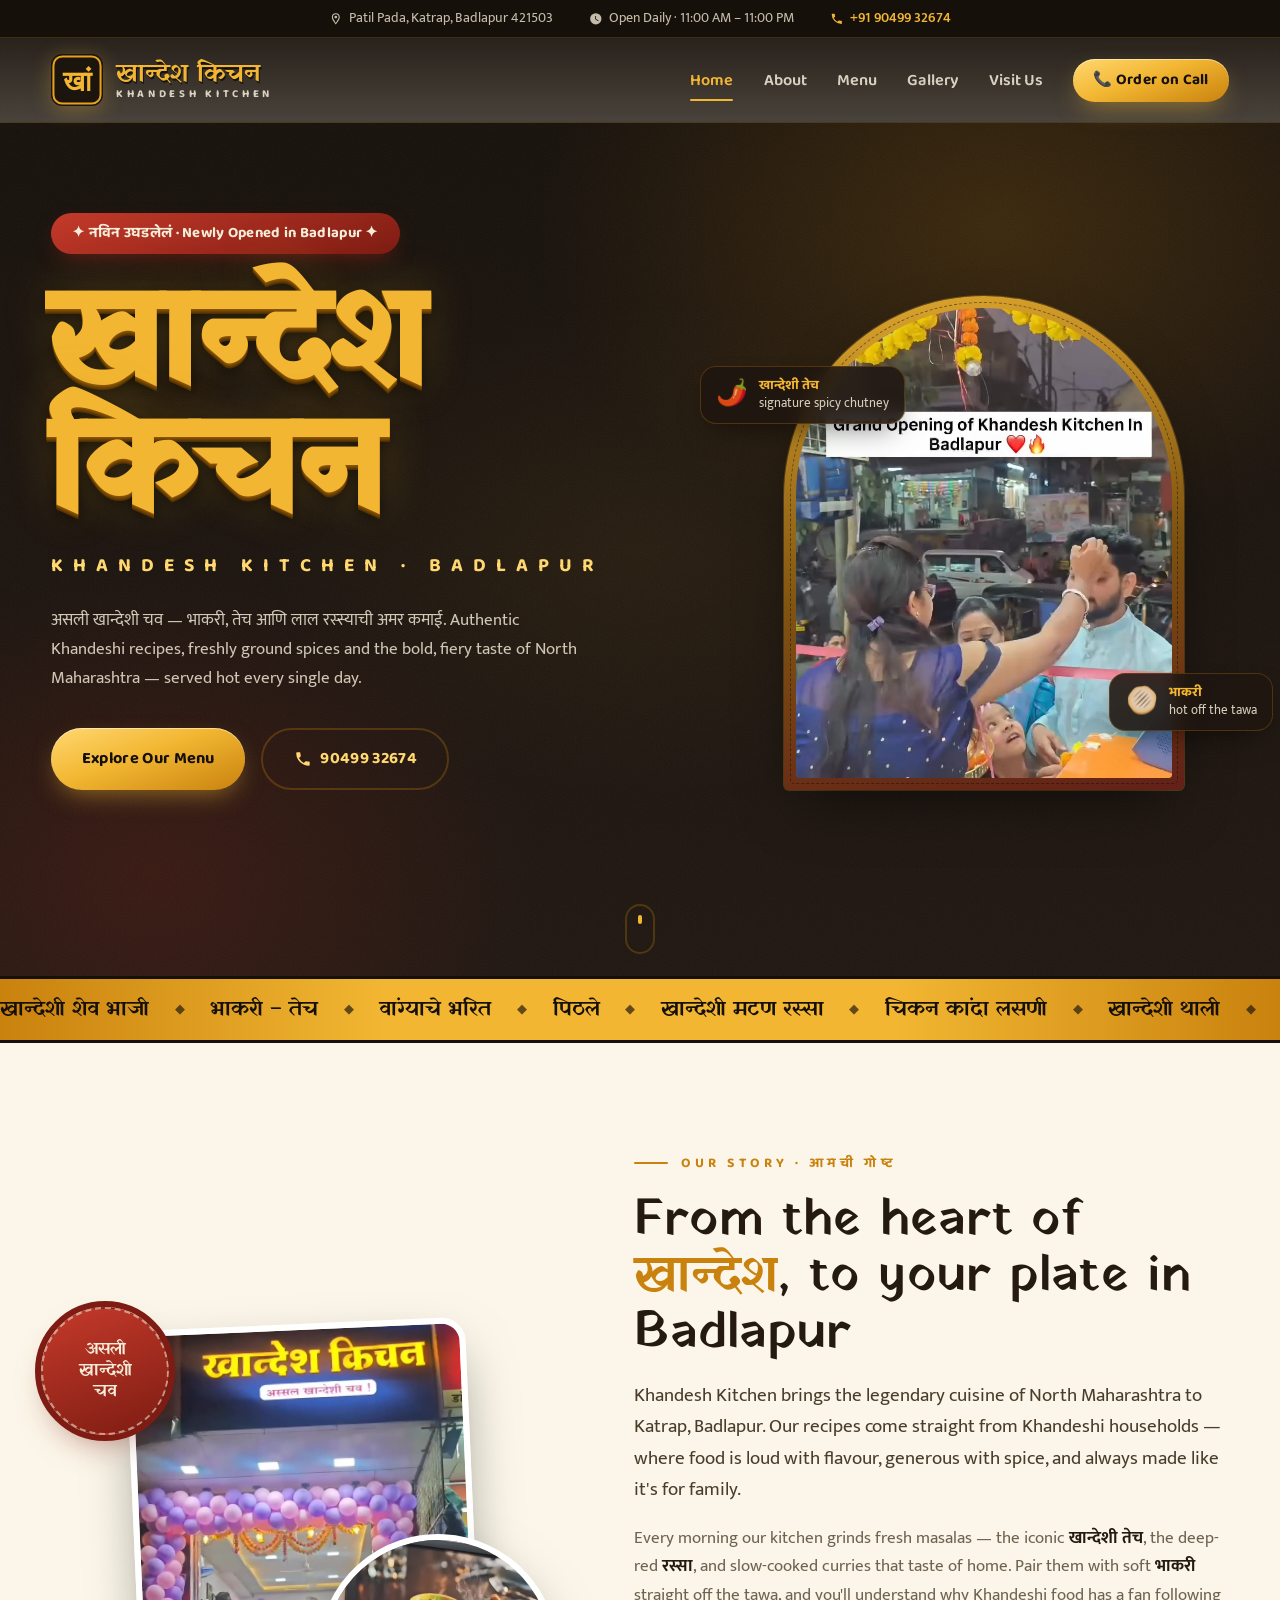
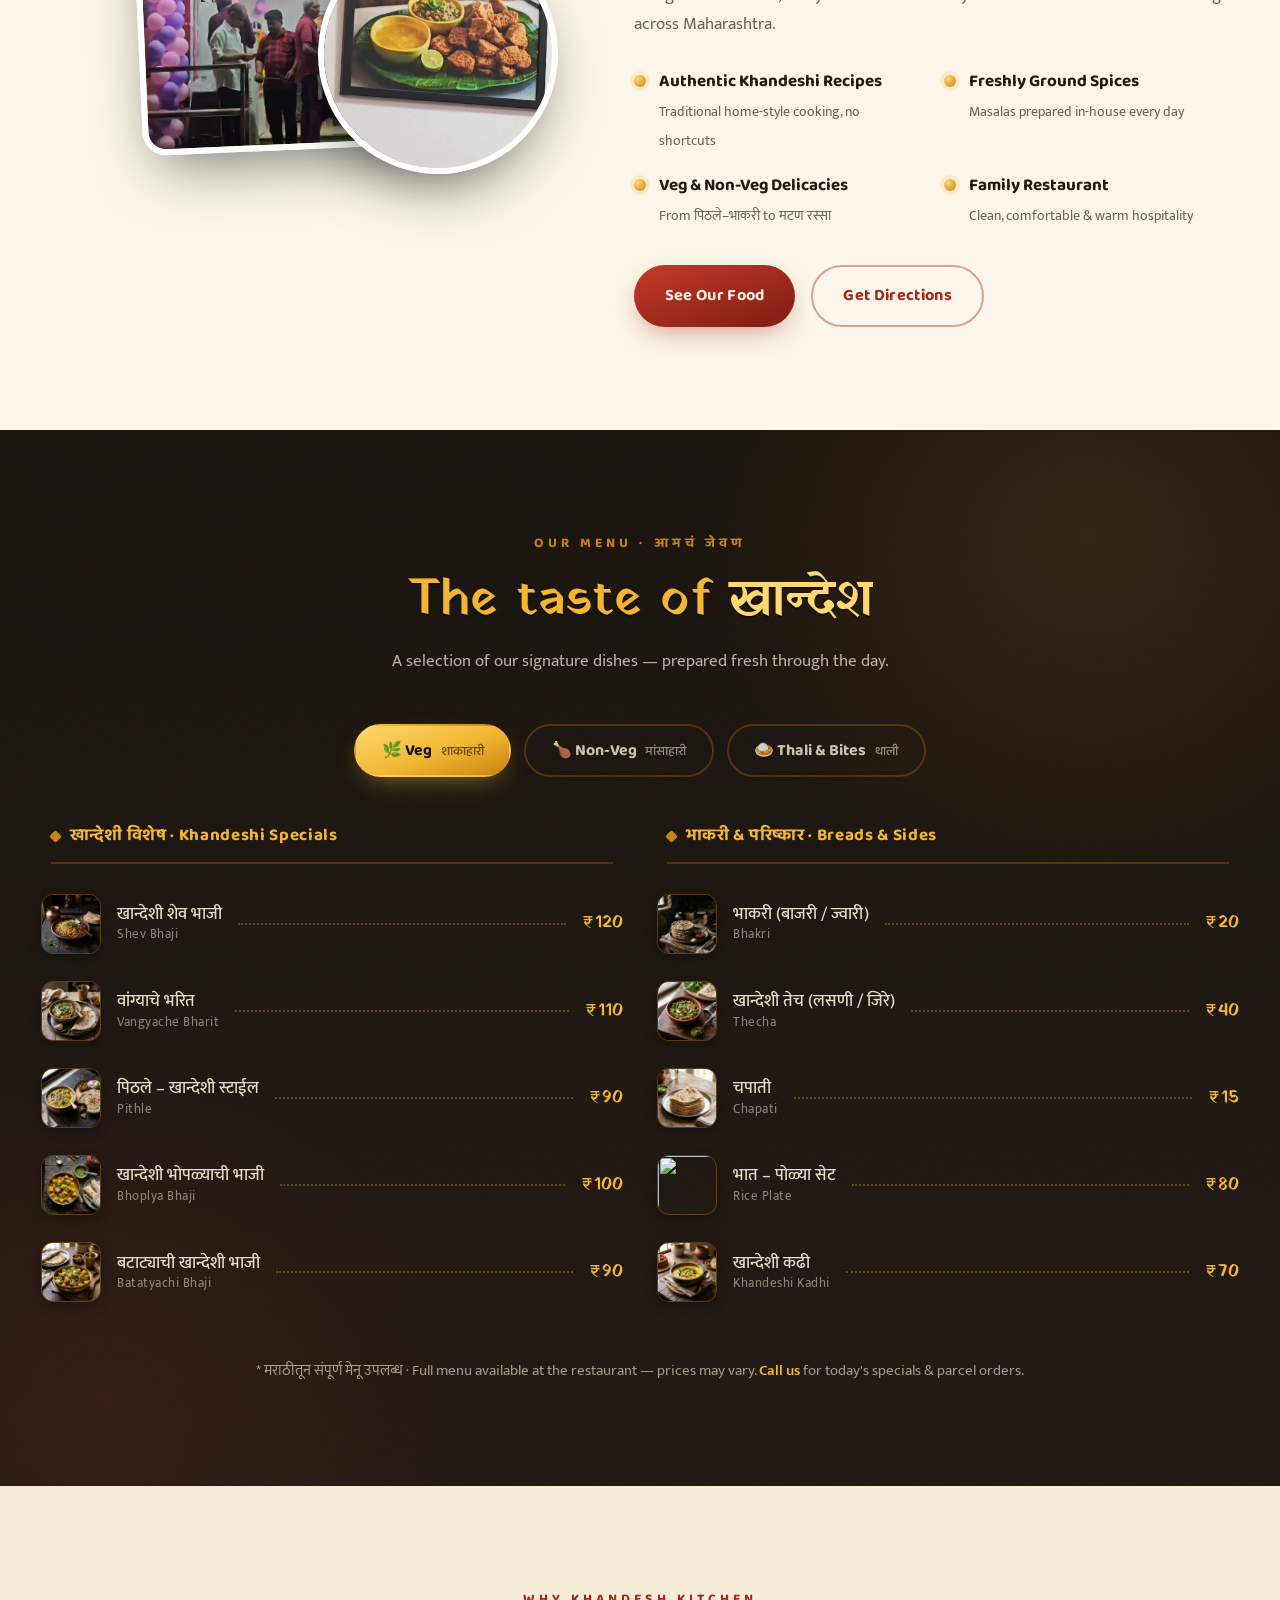
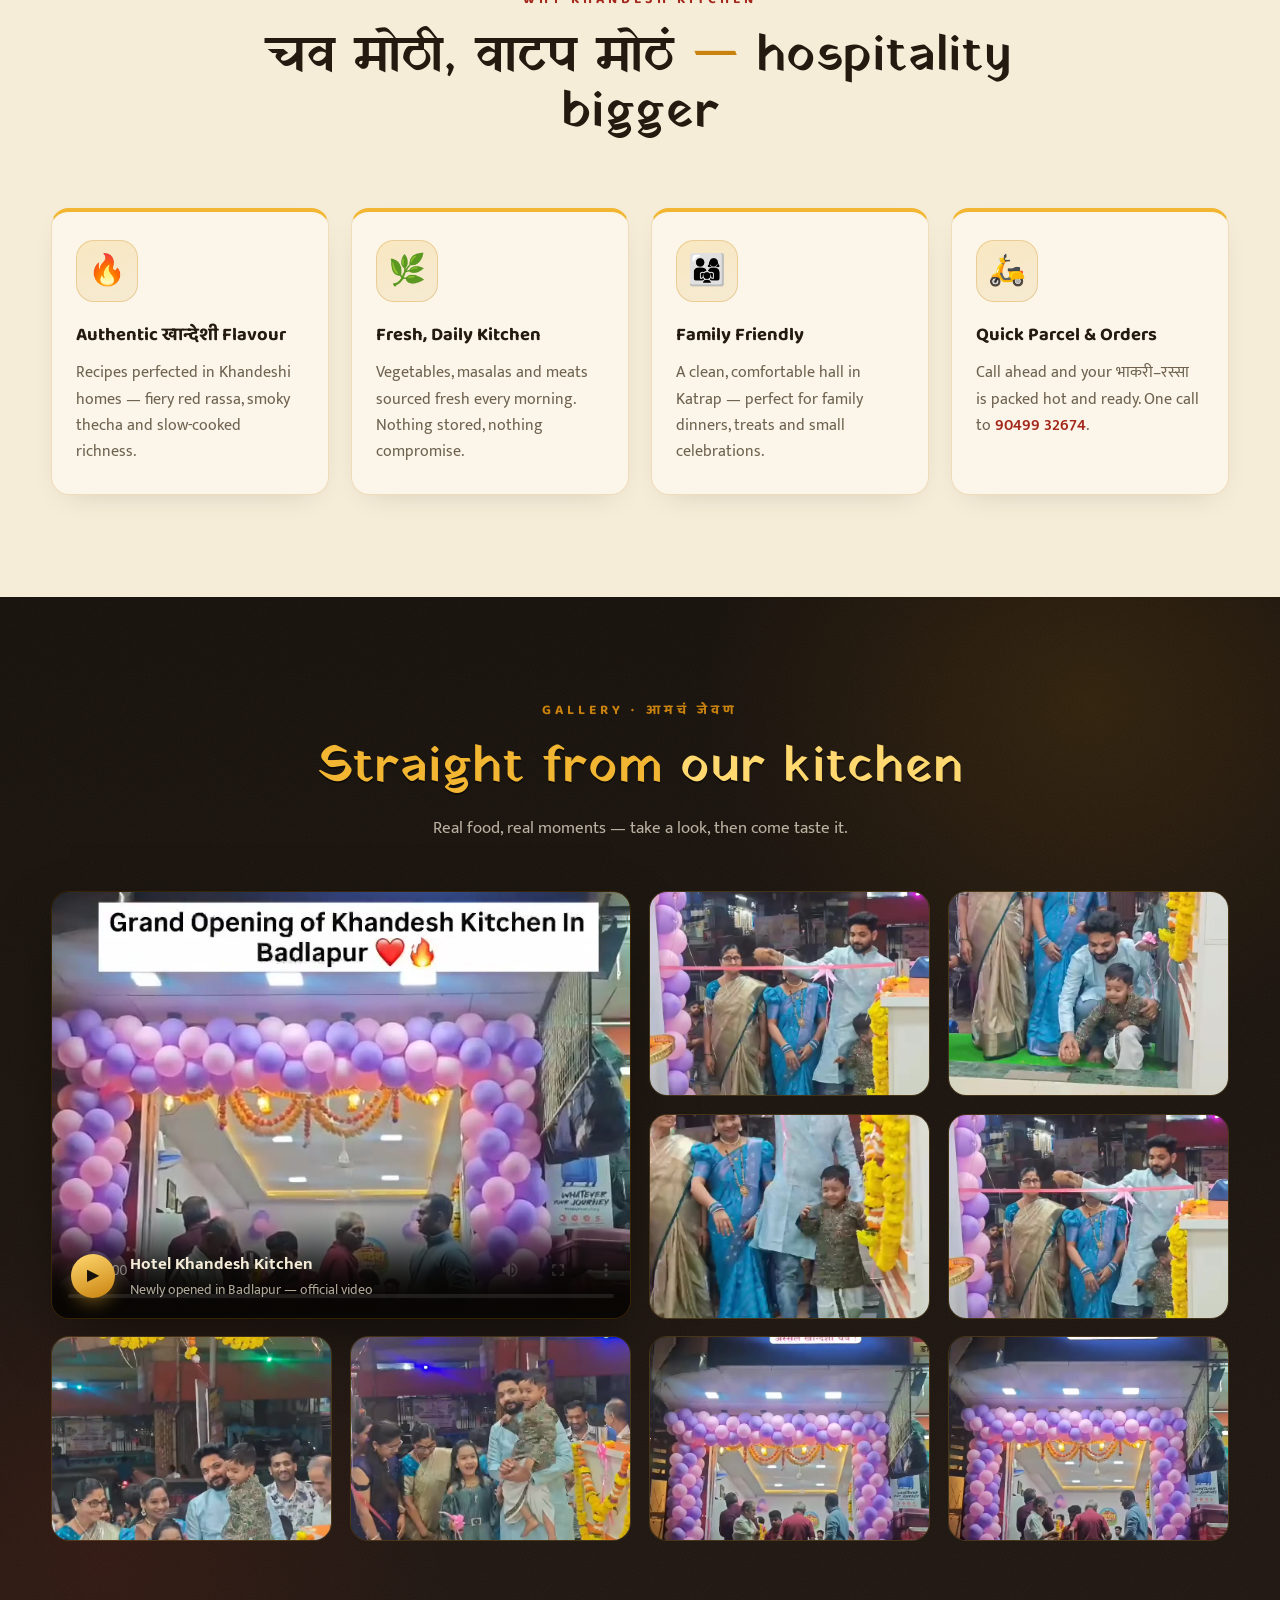
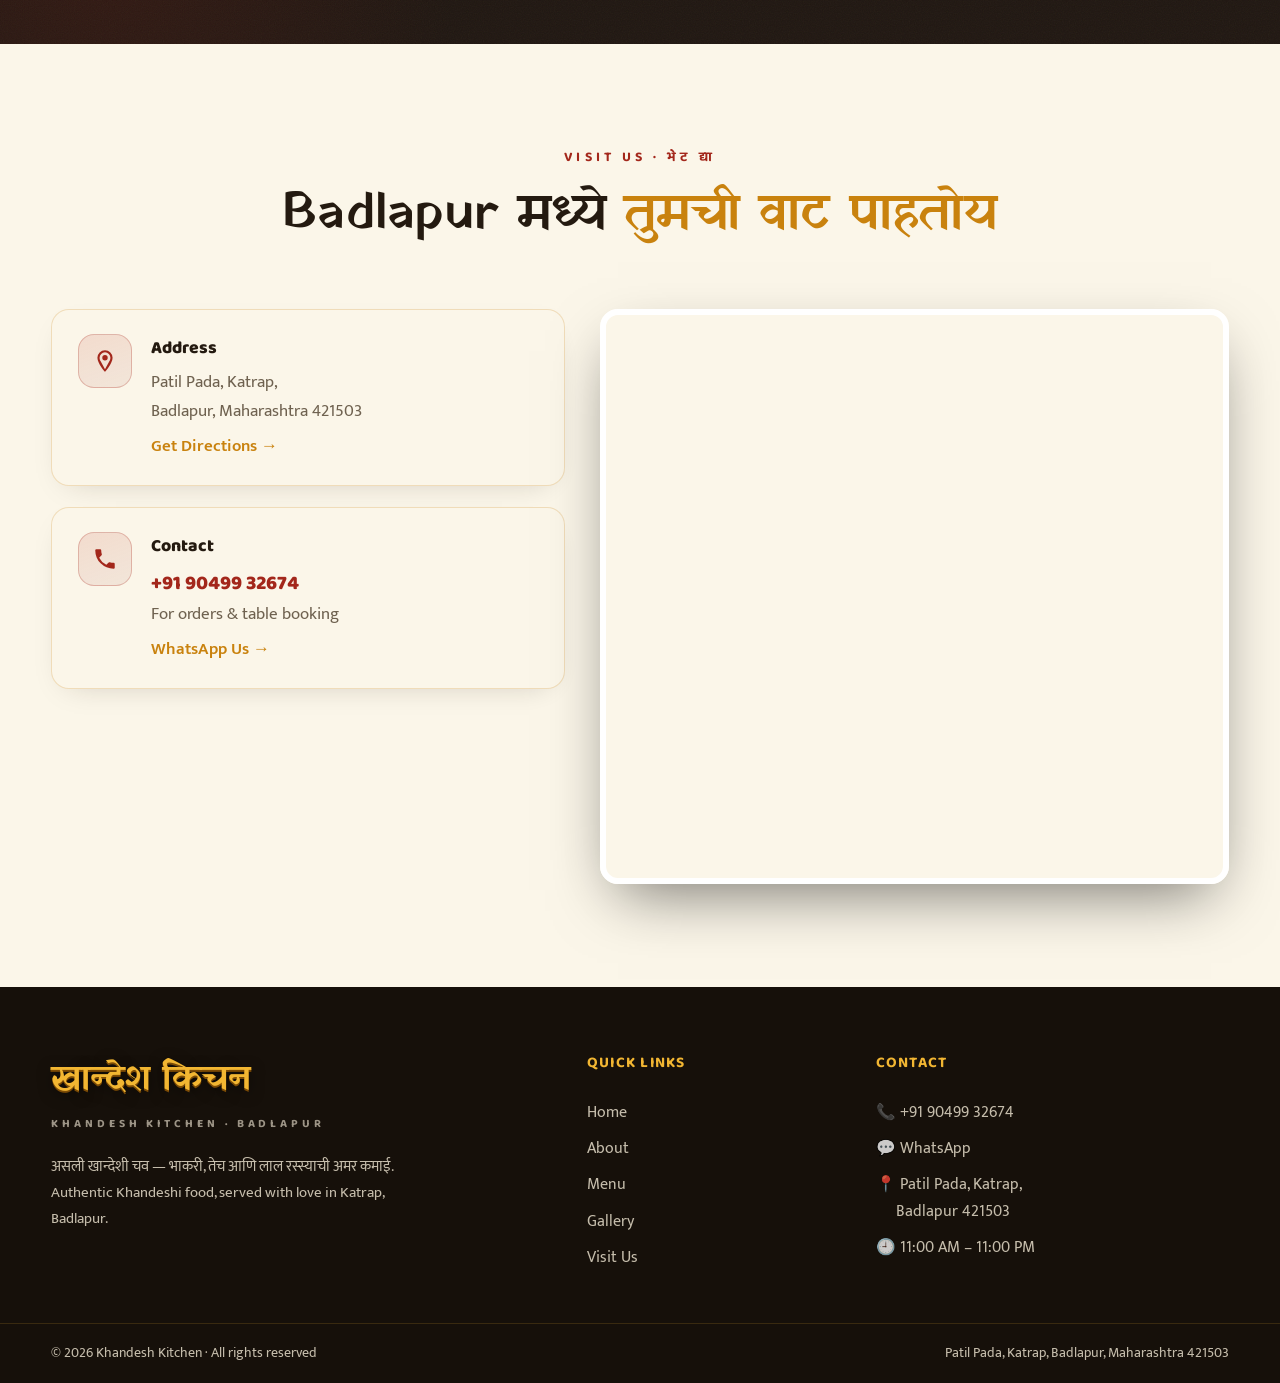
==== commit 32975629: "Update entire menu with 13 accurate custom images and high quality fallbacks" ====
--- a/index.html
+++ b/index.html
@@ -197,18 +197,18 @@
               <li class="menu__item-clickable" onclick="window.location.href='dish.html?id=shev-bhaji'"><img src="assets/images/dish-shev-bhaji.jpg" class="menu__thumb" alt="" loading="lazy"><div class="menu__details"><span class="menu__name">खान्देशी शेव भाजी <small>Shev Bhaji</small></span></div><span class="menu__dots"></span><span class="menu__price">₹120</span></li>
               <li class="menu__item-clickable" onclick="window.location.href='dish.html?id=vangyache-bharit'"><img src="assets/images/dish-vangyache-bharit.jpg" class="menu__thumb" alt="" loading="lazy"><div class="menu__details"><span class="menu__name">वांग्याचे भरित <small>Vangyache Bharit</small></span></div><span class="menu__dots"></span><span class="menu__price">₹110</span></li>
               <li class="menu__item-clickable" onclick="window.location.href='dish.html?id=pithle'"><img src="assets/images/dish-pithle.jpg" class="menu__thumb" alt="" loading="lazy"><div class="menu__details"><span class="menu__name">पिठले – खान्देशी स्टाईल <small>Pithle</small></span></div><span class="menu__dots"></span><span class="menu__price">₹90</span></li>
-              <li class="menu__item-clickable" onclick="window.location.href='dish.html?id=bhoplya-bhaji'"><img src="https://images.unsplash.com/photo-1512058564366-18510be2db19?q=80&w=600&h=600&fit=crop" class="menu__thumb" alt="" loading="lazy"><div class="menu__details"><span class="menu__name">खान्देशी भोपळ्याची भाजी <small>Bhoplya Bhaji</small></span></div><span class="menu__dots"></span><span class="menu__price">₹100</span></li>
-              <li class="menu__item-clickable" onclick="window.location.href='dish.html?id=batatyachi-bhaji'"><img src="https://images.unsplash.com/photo-1512058564366-18510be2db19?q=80&w=600&h=600&fit=crop" class="menu__thumb" alt="" loading="lazy"><div class="menu__details"><span class="menu__name">बटाट्याची खान्देशी भाजी <small>Batatyachi Bhaji</small></span></div><span class="menu__dots"></span><span class="menu__price">₹90</span></li>
+              <li class="menu__item-clickable" onclick="window.location.href='dish.html?id=bhoplya-bhaji'"><img src="assets/images/dish-bhoplya-bhaji.jpg" class="menu__thumb" alt="" loading="lazy"><div class="menu__details"><span class="menu__name">खान्देशी भोपळ्याची भाजी <small>Bhoplya Bhaji</small></span></div><span class="menu__dots"></span><span class="menu__price">₹100</span></li>
+              <li class="menu__item-clickable" onclick="window.location.href='dish.html?id=batatyachi-bhaji'"><img src="assets/images/dish-batatyachi-bhaji.jpg" class="menu__thumb" alt="" loading="lazy"><div class="menu__details"><span class="menu__name">बटाट्याची खान्देशी भाजी <small>Batatyachi Bhaji</small></span></div><span class="menu__dots"></span><span class="menu__price">₹90</span></li>
             </ul>
           </div>
           <div class="menu__col">
             <h3 class="menu__cat">भाकरी &amp; परिष्कार · Breads &amp; Sides</h3>
             <ul class="menu__list">
-              <li class="menu__item-clickable" onclick="window.location.href='dish.html?id=bhakri'"><img src="https://images.unsplash.com/photo-1512058564366-18510be2db19?q=80&w=600&h=600&fit=crop" class="menu__thumb" alt="" loading="lazy"><div class="menu__details"><span class="menu__name">भाकरी (बाजरी / ज्वारी) <small>Bhakri</small></span></div><span class="menu__dots"></span><span class="menu__price">₹20</span></li>
-              <li class="menu__item-clickable" onclick="window.location.href='dish.html?id=thecha'"><img src="https://images.unsplash.com/photo-1606491956689-2ea866880c84?q=80&w=600&h=600&fit=crop" class="menu__thumb" alt="" loading="lazy"><div class="menu__details"><span class="menu__name">खान्देशी तेच (लसणी / जिरे) <small>Thecha</small></span></div><span class="menu__dots"></span><span class="menu__price">₹40</span></li>
-              <li class="menu__item-clickable" onclick="window.location.href='dish.html?id=chapati'"><img src="https://images.unsplash.com/photo-1512058564366-18510be2db19?q=80&w=600&h=600&fit=crop" class="menu__thumb" alt="" loading="lazy"><div class="menu__details"><span class="menu__name">चपाती <small>Chapati</small></span></div><span class="menu__dots"></span><span class="menu__price">₹15</span></li>
-              <li class="menu__item-clickable" onclick="window.location.href='dish.html?id=rice-plate'"><img src="https://images.unsplash.com/photo-1601050690597-df0568f70950?q=80&w=600&h=600&fit=crop" class="menu__thumb" alt="" loading="lazy"><div class="menu__details"><span class="menu__name">भात – पोळ्या सेट <small>Rice Plate</small></span></div><span class="menu__dots"></span><span class="menu__price">₹80</span></li>
-              <li class="menu__item-clickable" onclick="window.location.href='dish.html?id=khandeshi-kadhi'"><img src="https://images.unsplash.com/photo-1546833999-b9f581a1996d?q=80&w=600&h=600&fit=crop" class="menu__thumb" alt="" loading="lazy"><div class="menu__details"><span class="menu__name">खान्देशी कढी <small>Khandeshi Kadhi</small></span></div><span class="menu__dots"></span><span class="menu__price">₹70</span></li>
+              <li class="menu__item-clickable" onclick="window.location.href='dish.html?id=bhakri'"><img src="assets/images/dish-bhakri.jpg" class="menu__thumb" alt="" loading="lazy"><div class="menu__details"><span class="menu__name">भाकरी (बाजरी / ज्वारी) <small>Bhakri</small></span></div><span class="menu__dots"></span><span class="menu__price">₹20</span></li>
+              <li class="menu__item-clickable" onclick="window.location.href='dish.html?id=thecha'"><img src="assets/images/dish-thecha.jpg" class="menu__thumb" alt="" loading="lazy"><div class="menu__details"><span class="menu__name">खान्देशी तेच (लसणी / जिरे) <small>Thecha</small></span></div><span class="menu__dots"></span><span class="menu__price">₹40</span></li>
+              <li class="menu__item-clickable" onclick="window.location.href='dish.html?id=chapati'"><img src="assets/images/dish-chapati.jpg" class="menu__thumb" alt="" loading="lazy"><div class="menu__details"><span class="menu__name">चपाती <small>Chapati</small></span></div><span class="menu__dots"></span><span class="menu__price">₹15</span></li>
+              <li class="menu__item-clickable" onclick="window.location.href='dish.html?id=rice-plate'"><img src="https://images.unsplash.com/photo-1626544827763-d516dce335e2?q=80&w=600&h=600&fit=crop" class="menu__thumb" alt="" loading="lazy"><div class="menu__details"><span class="menu__name">भात – पोळ्या सेट <small>Rice Plate</small></span></div><span class="menu__dots"></span><span class="menu__price">₹80</span></li>
+              <li class="menu__item-clickable" onclick="window.location.href='dish.html?id=khandeshi-kadhi'"><img src="assets/images/dish-khandeshi-kadhi.jpg" class="menu__thumb" alt="" loading="lazy"><div class="menu__details"><span class="menu__name">खान्देशी कढी <small>Khandeshi Kadhi</small></span></div><span class="menu__dots"></span><span class="menu__price">₹70</span></li>
             </ul>
           </div>
         </div>
@@ -219,17 +219,17 @@
             <h3 class="menu__cat">मटण · Mutton</h3>
             <ul class="menu__list">
               <li class="menu__item-clickable" onclick="window.location.href='dish.html?id=mutton-rassa'"><img src="assets/images/dish-mutton-rassa.jpg" class="menu__thumb" alt="" loading="lazy"><div class="menu__details"><span class="menu__name">खान्देशी मटण रस्सा (तिखट) <small>Mutton Rassa</small></span></div><span class="menu__dots"></span><span class="menu__price">₹280</span></li>
-              <li class="menu__item-clickable" onclick="window.location.href='dish.html?id=dry-mutton'"><img src="https://images.unsplash.com/photo-1601050690597-df0568f70950?q=80&w=600&h=600&fit=crop" class="menu__thumb" alt="" loading="lazy"><div class="menu__details"><span class="menu__name">मटण सुखा खान्देशी स्टाईल <small>Dry Mutton</small></span></div><span class="menu__dots"></span><span class="menu__price">₹300</span></li>
-              <li class="menu__item-clickable" onclick="window.location.href='dish.html?id=mutton-bhakri-thali'"><img src="https://images.unsplash.com/photo-1546833999-b9f581a1996d?q=80&w=600&h=600&fit=crop" class="menu__thumb" alt="" loading="lazy"><div class="menu__details"><span class="menu__name">मटण भाकरी थाली <small>Mutton Bhakri Thali</small></span></div><span class="menu__dots"></span><span class="menu__price">₹320</span></li>
+              <li class="menu__item-clickable" onclick="window.location.href='dish.html?id=dry-mutton'"><img src="https://images.unsplash.com/photo-1574484284002-952d92456975?q=80&w=600&h=600&fit=crop" class="menu__thumb" alt="" loading="lazy"><div class="menu__details"><span class="menu__name">मटण सुखा खान्देशी स्टाईल <small>Dry Mutton</small></span></div><span class="menu__dots"></span><span class="menu__price">₹300</span></li>
+              <li class="menu__item-clickable" onclick="window.location.href='dish.html?id=mutton-bhakri-thali'"><img src="https://images.unsplash.com/photo-1625944227376-793574c8f2ba?q=80&w=600&h=600&fit=crop" class="menu__thumb" alt="" loading="lazy"><div class="menu__details"><span class="menu__name">मटण भाकरी थाली <small>Mutton Bhakri Thali</small></span></div><span class="menu__dots"></span><span class="menu__price">₹320</span></li>
             </ul>
           </div>
           <div class="menu__col">
             <h3 class="menu__cat">चिकन &amp; अंडी · Chicken &amp; Eggs</h3>
             <ul class="menu__list">
-              <li class="menu__item-clickable" onclick="window.location.href='dish.html?id=chicken-rassa'"><img src="https://images.unsplash.com/photo-1606491956689-2ea866880c84?q=80&w=600&h=600&fit=crop" class="menu__thumb" alt="" loading="lazy"><div class="menu__details"><span class="menu__name">खान्देशी चिकन रस्सा <small>Chicken Rassa</small></span></div><span class="menu__dots"></span><span class="menu__price">₹240</span></li>
-              <li class="menu__item-clickable" onclick="window.location.href='dish.html?id=kanda-lasuni'"><img src="https://images.unsplash.com/photo-1601050690597-df0568f70950?q=80&w=600&h=600&fit=crop" class="menu__thumb" alt="" loading="lazy"><div class="menu__details"><span class="menu__name">चिकन कांदा लसणी <small>Kanda Lasuni</small></span></div><span class="menu__dots"></span><span class="menu__price">₹250</span></li>
-              <li class="menu__item-clickable" onclick="window.location.href='dish.html?id=dry-chicken'"><img src="https://images.unsplash.com/photo-1601050690597-df0568f70950?q=80&w=600&h=600&fit=crop" class="menu__thumb" alt="" loading="lazy"><div class="menu__details"><span class="menu__name">चिकन सुखा <small>Dry Chicken</small></span></div><span class="menu__dots"></span><span class="menu__price">₹260</span></li>
-              <li class="menu__item-clickable" onclick="window.location.href='dish.html?id=khandeshi-egg-curry'"><img src="https://images.unsplash.com/photo-1606491956689-2ea866880c84?q=80&w=600&h=600&fit=crop" class="menu__thumb" alt="" loading="lazy"><div class="menu__details"><span class="menu__name">अंडी खान्देशी <small>Khandeshi Egg Curry</small></span></div><span class="menu__dots"></span><span class="menu__price">₹120</span></li>
+              <li class="menu__item-clickable" onclick="window.location.href='dish.html?id=chicken-rassa'"><img src="assets/images/dish-chicken-rassa.jpg" class="menu__thumb" alt="" loading="lazy"><div class="menu__details"><span class="menu__name">खान्देशी चिकन रस्सा <small>Chicken Rassa</small></span></div><span class="menu__dots"></span><span class="menu__price">₹240</span></li>
+              <li class="menu__item-clickable" onclick="window.location.href='dish.html?id=kanda-lasuni'"><img src="https://images.unsplash.com/photo-1589301760014-d929f39ce9b1?q=80&w=600&h=600&fit=crop" class="menu__thumb" alt="" loading="lazy"><div class="menu__details"><span class="menu__name">चिकन कांदा लसणी <small>Kanda Lasuni</small></span></div><span class="menu__dots"></span><span class="menu__price">₹250</span></li>
+              <li class="menu__item-clickable" onclick="window.location.href='dish.html?id=dry-chicken'"><img src="https://images.unsplash.com/photo-1604908176997-125f25cc6f3d?q=80&w=600&h=600&fit=crop" class="menu__thumb" alt="" loading="lazy"><div class="menu__details"><span class="menu__name">चिकन सुखा <small>Dry Chicken</small></span></div><span class="menu__dots"></span><span class="menu__price">₹260</span></li>
+              <li class="menu__item-clickable" onclick="window.location.href='dish.html?id=khandeshi-egg-curry'"><img src="assets/images/dish-khandeshi-egg-curry.jpg" class="menu__thumb" alt="" loading="lazy"><div class="menu__details"><span class="menu__name">अंडी खान्देशी <small>Khandeshi Egg Curry</small></span></div><span class="menu__dots"></span><span class="menu__price">₹120</span></li>
             </ul>
           </div>
         </div>
@@ -241,16 +241,16 @@
             <ul class="menu__list">
               <li class="menu__item-clickable" onclick="window.location.href='dish.html?id=3-sabzi-bhakri-rice-kadhi-thecha'"><img src="https://images.unsplash.com/photo-1546833999-b9f581a1996d?q=80&w=600&h=600&fit=crop" class="menu__thumb" alt="" loading="lazy"><div class="menu__details"><span class="menu__name">खान्देशी व्हेज थाली <small>3 sabzi, bhakri, rice, kadhi, thecha</small></span></div><span class="menu__dots"></span><span class="menu__price">₹150</span></li>
               <li class="menu__item-clickable" onclick="window.location.href='dish.html?id=seasonal-sabzi-+-sweet'"><img src="https://images.unsplash.com/photo-1546833999-b9f581a1996d?q=80&w=600&h=600&fit=crop" class="menu__thumb" alt="" loading="lazy"><div class="menu__details"><span class="menu__name">खान्देशी स्पेशल थाली <small>Seasonal sabzi + sweet</small></span></div><span class="menu__dots"></span><span class="menu__price">₹180</span></li>
-              <li class="menu__item-clickable" onclick="window.location.href='dish.html?id=mutton-thali-with-bhakri'"><img src="https://images.unsplash.com/photo-1546833999-b9f581a1996d?q=80&w=600&h=600&fit=crop" class="menu__thumb" alt="" loading="lazy"><div class="menu__details"><span class="menu__name">मटण थाली <small>Mutton thali with bhakri</small></span></div><span class="menu__dots"></span><span class="menu__price">₹320</span></li>
+              <li class="menu__item-clickable" onclick="window.location.href='dish.html?id=mutton-thali-with-bhakri'"><img src="https://images.unsplash.com/photo-1625944227376-793574c8f2ba?q=80&w=600&h=600&fit=crop" class="menu__thumb" alt="" loading="lazy"><div class="menu__details"><span class="menu__name">मटण थाली <small>Mutton thali with bhakri</small></span></div><span class="menu__dots"></span><span class="menu__price">₹320</span></li>
             </ul>
           </div>
           <div class="menu__col">
             <h3 class="menu__cat">स्नॅक्स &amp; पेय · Snacks &amp; Drinks</h3>
             <ul class="menu__list">
-              <li class="menu__item-clickable" onclick="window.location.href='dish.html?id=onion-bhaji'"><img src="https://images.unsplash.com/photo-1601050690597-df0568f70950?q=80&w=600&h=600&fit=crop" class="menu__thumb" alt="" loading="lazy"><div class="menu__details"><span class="menu__name">कांदा भजी <small>Onion Bhaji</small></span></div><span class="menu__dots"></span><span class="menu__price">₹60</span></li>
+              <li class="menu__item-clickable" onclick="window.location.href='dish.html?id=onion-bhaji'"><img src="assets/images/dish-onion-bhaji.jpg" class="menu__thumb" alt="" loading="lazy"><div class="menu__details"><span class="menu__name">कांदा भजी <small>Onion Bhaji</small></span></div><span class="menu__dots"></span><span class="menu__price">₹60</span></li>
               <li class="menu__item-clickable" onclick="window.location.href='dish.html?id=batata-vada'"><img src="https://images.unsplash.com/photo-1601050690597-df0568f70950?q=80&w=600&h=600&fit=crop" class="menu__thumb" alt="" loading="lazy"><div class="menu__details"><span class="menu__name">बटाटा वडा <small>Batata Vada</small></span></div><span class="menu__dots"></span><span class="menu__price">₹50</span></li>
-              <li class="menu__item-clickable" onclick="window.location.href='dish.html?id=buttermilk--ambil'"><img src="https://images.unsplash.com/photo-1512058564366-18510be2db19?q=80&w=600&h=600&fit=crop" class="menu__thumb" alt="" loading="lazy"><div class="menu__details"><span class="menu__name">ताक / आम्बिल <small>Buttermilk / Ambil</small></span></div><span class="menu__dots"></span><span class="menu__price">₹30</span></li>
-              <li class="menu__item-clickable" onclick="window.location.href='dish.html?id=unlimited-on-thali'"><img src="https://images.unsplash.com/photo-1512058564366-18510be2db19?q=80&w=600&h=600&fit=crop" class="menu__thumb" alt="" loading="lazy"><div class="menu__details"><span class="menu__name">सोलापुरी कढी + भात <small>Unlimited on thali</small></span></div><span class="menu__dots"></span><span class="menu__price">—</span></li>
+              <li class="menu__item-clickable" onclick="window.location.href='dish.html?id=buttermilk--ambil'"><img src="https://images.unsplash.com/photo-1626082895617-2c6b446a8047?q=80&w=600&h=600&fit=crop" class="menu__thumb" alt="" loading="lazy"><div class="menu__details"><span class="menu__name">ताक / आम्बिल <small>Buttermilk / Ambil</small></span></div><span class="menu__dots"></span><span class="menu__price">₹30</span></li>
+              <li class="menu__item-clickable" onclick="window.location.href='dish.html?id=unlimited-on-thali'"><img src="https://images.unsplash.com/photo-1626544827763-d516dce335e2?q=80&w=600&h=600&fit=crop" class="menu__thumb" alt="" loading="lazy"><div class="menu__details"><span class="menu__name">सोलापुरी कढी + भात <small>Unlimited on thali</small></span></div><span class="menu__dots"></span><span class="menu__price">—</span></li>
             </ul>
           </div>
         </div>
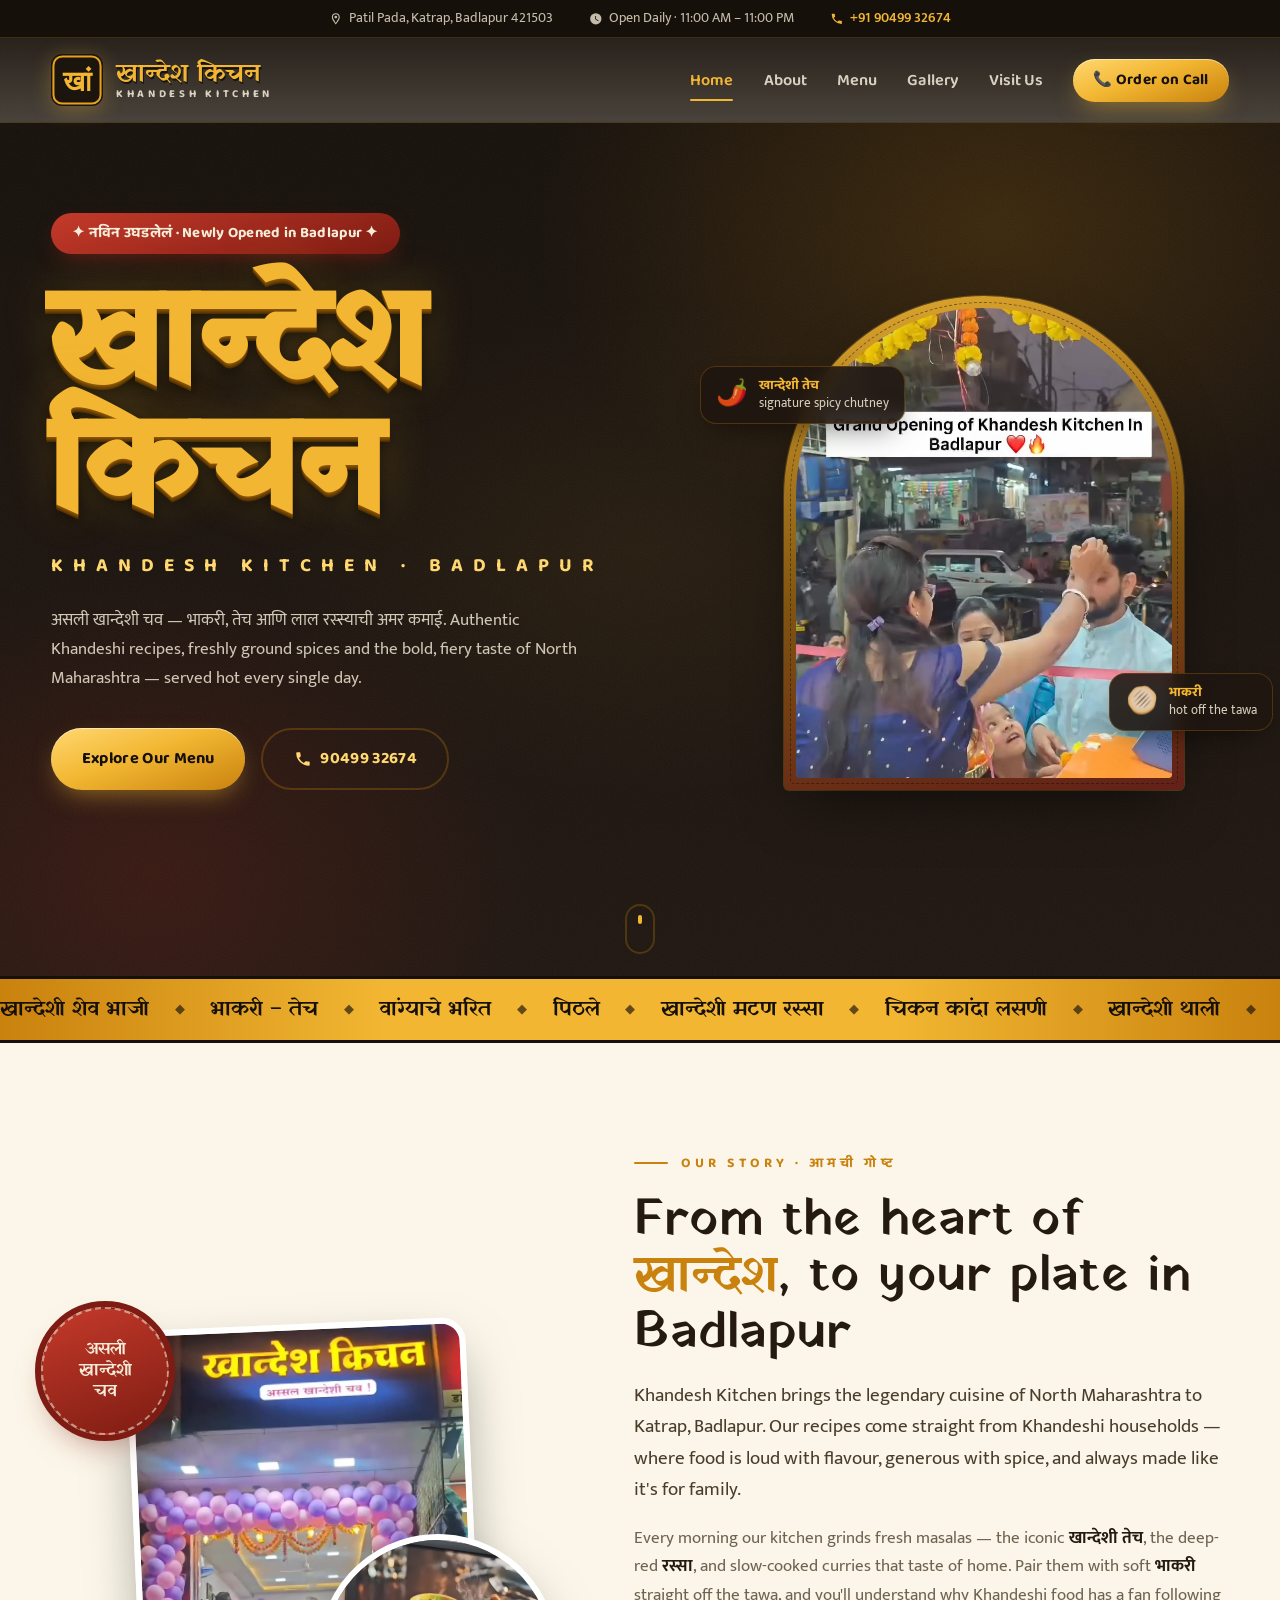
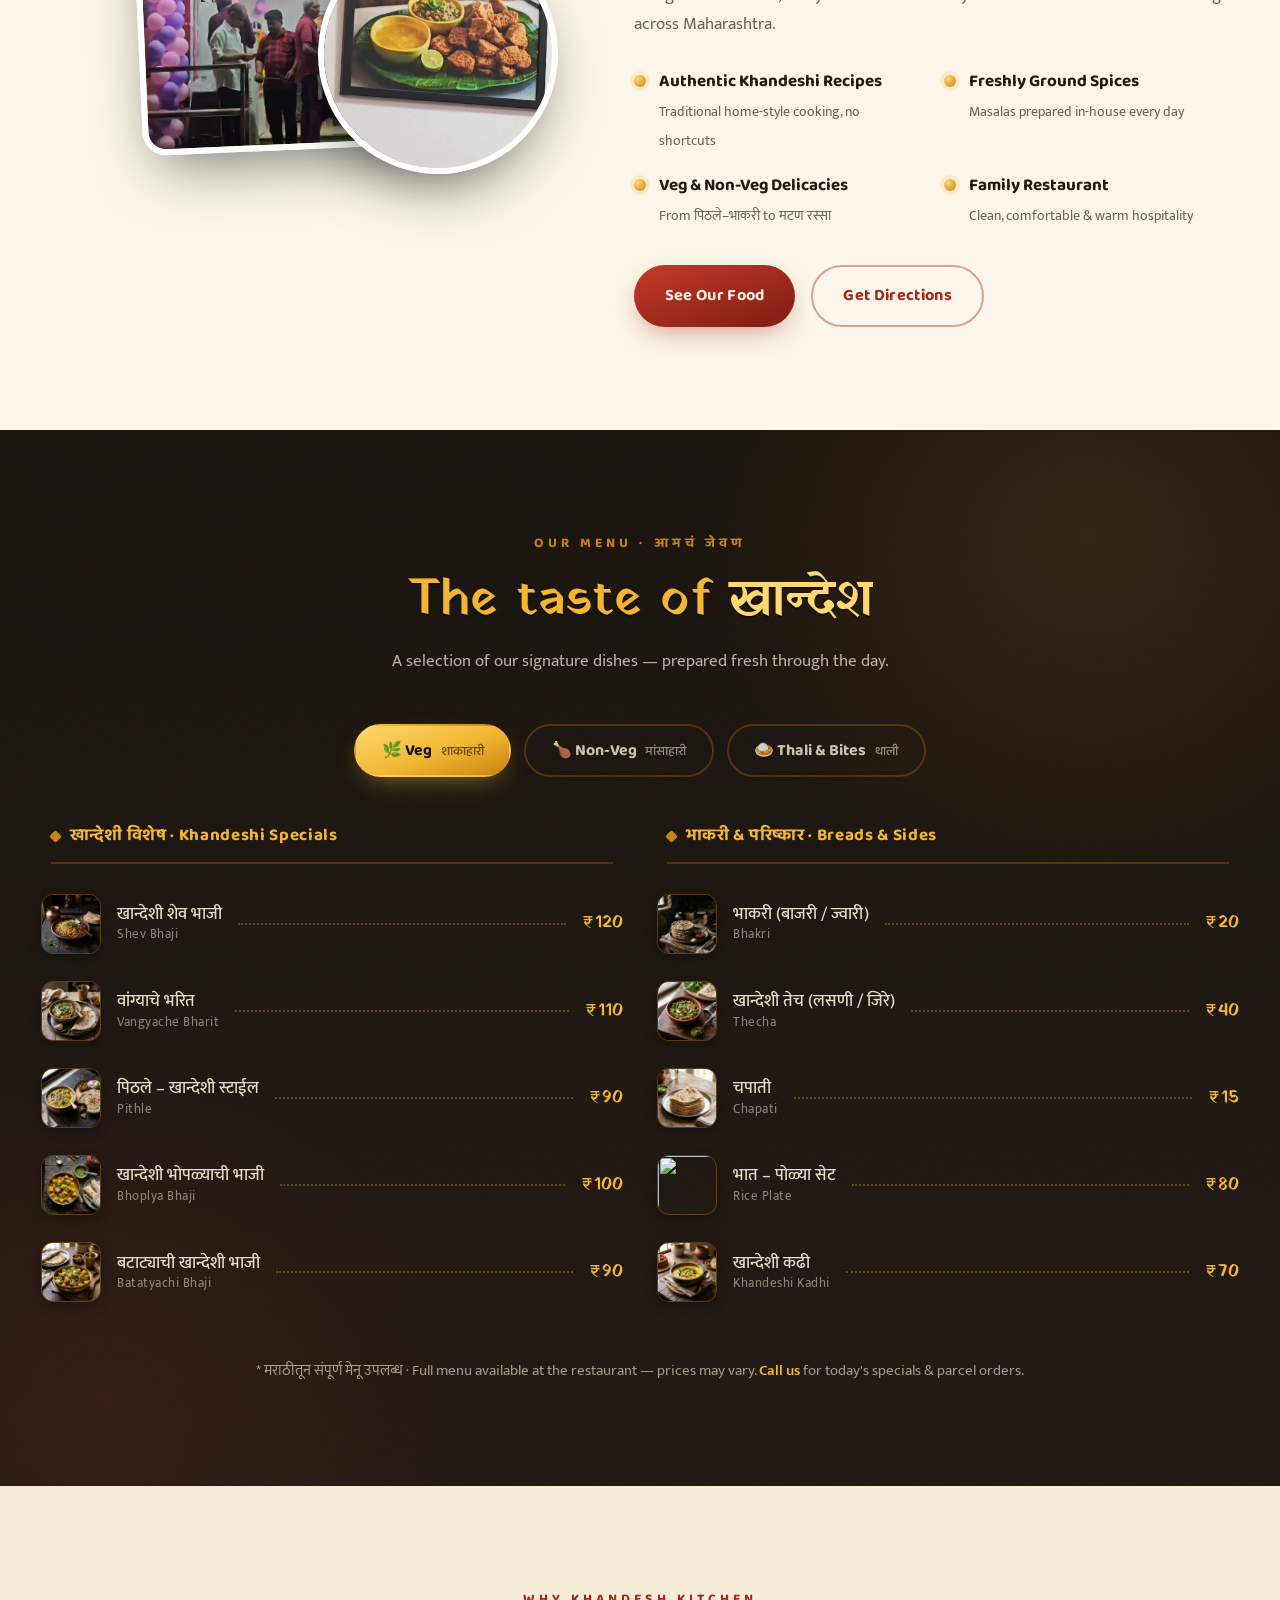
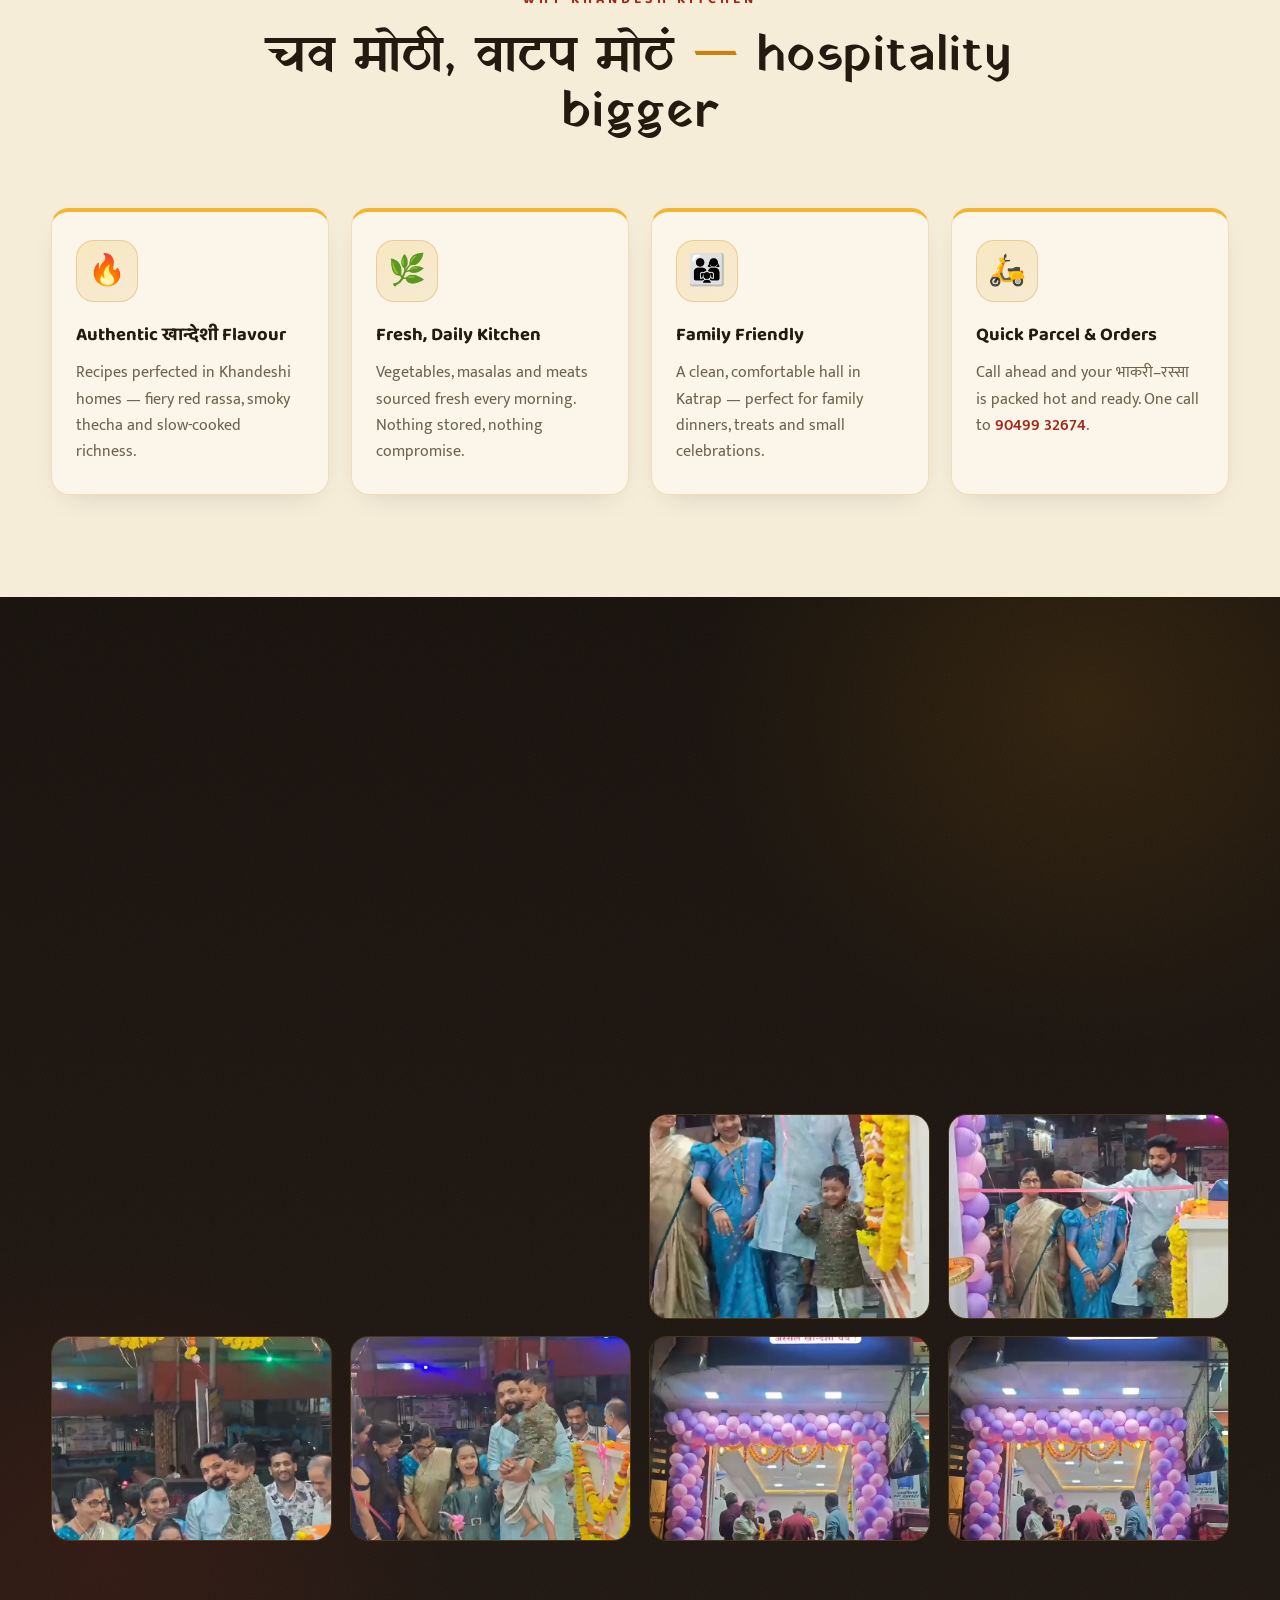
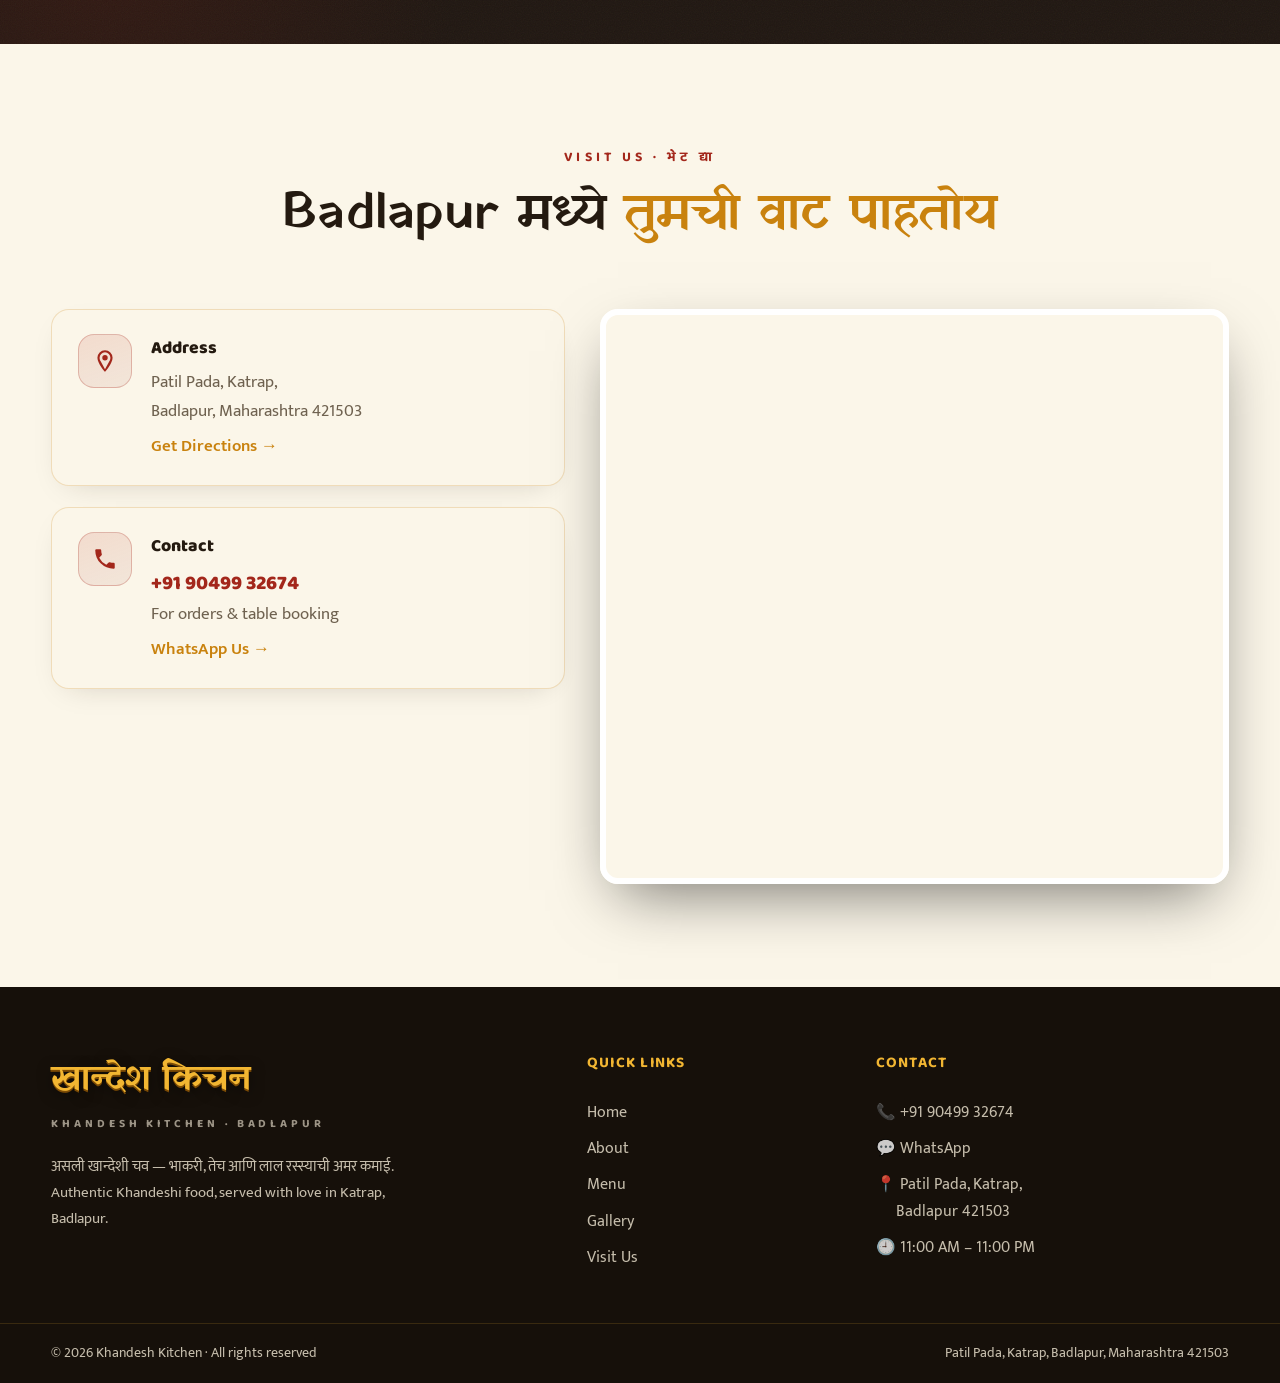
==== commit 7bcde707: "Replace broken unsplash links with reliable wikimedia food photos" ====
--- a/index.html
+++ b/index.html
@@ -207,7 +207,7 @@
               <li class="menu__item-clickable" onclick="window.location.href='dish.html?id=bhakri'"><img src="assets/images/dish-bhakri.jpg" class="menu__thumb" alt="" loading="lazy"><div class="menu__details"><span class="menu__name">भाकरी (बाजरी / ज्वारी) <small>Bhakri</small></span></div><span class="menu__dots"></span><span class="menu__price">₹20</span></li>
               <li class="menu__item-clickable" onclick="window.location.href='dish.html?id=thecha'"><img src="assets/images/dish-thecha.jpg" class="menu__thumb" alt="" loading="lazy"><div class="menu__details"><span class="menu__name">खान्देशी तेच (लसणी / जिरे) <small>Thecha</small></span></div><span class="menu__dots"></span><span class="menu__price">₹40</span></li>
               <li class="menu__item-clickable" onclick="window.location.href='dish.html?id=chapati'"><img src="assets/images/dish-chapati.jpg" class="menu__thumb" alt="" loading="lazy"><div class="menu__details"><span class="menu__name">चपाती <small>Chapati</small></span></div><span class="menu__dots"></span><span class="menu__price">₹15</span></li>
-              <li class="menu__item-clickable" onclick="window.location.href='dish.html?id=rice-plate'"><img src="https://images.unsplash.com/photo-1626544827763-d516dce335e2?q=80&w=600&h=600&fit=crop" class="menu__thumb" alt="" loading="lazy"><div class="menu__details"><span class="menu__name">भात – पोळ्या सेट <small>Rice Plate</small></span></div><span class="menu__dots"></span><span class="menu__price">₹80</span></li>
+              <li class="menu__item-clickable" onclick="window.location.href='dish.html?id=rice-plate'"><img src="https://upload.wikimedia.org/wikipedia/commons/4/49/Vegetarian_Curry.jpeg" class="menu__thumb" alt="" loading="lazy"><div class="menu__details"><span class="menu__name">भात – पोळ्या सेट <small>Rice Plate</small></span></div><span class="menu__dots"></span><span class="menu__price">₹80</span></li>
               <li class="menu__item-clickable" onclick="window.location.href='dish.html?id=khandeshi-kadhi'"><img src="assets/images/dish-khandeshi-kadhi.jpg" class="menu__thumb" alt="" loading="lazy"><div class="menu__details"><span class="menu__name">खान्देशी कढी <small>Khandeshi Kadhi</small></span></div><span class="menu__dots"></span><span class="menu__price">₹70</span></li>
             </ul>
           </div>
@@ -219,16 +219,16 @@
             <h3 class="menu__cat">मटण · Mutton</h3>
             <ul class="menu__list">
               <li class="menu__item-clickable" onclick="window.location.href='dish.html?id=mutton-rassa'"><img src="assets/images/dish-mutton-rassa.jpg" class="menu__thumb" alt="" loading="lazy"><div class="menu__details"><span class="menu__name">खान्देशी मटण रस्सा (तिखट) <small>Mutton Rassa</small></span></div><span class="menu__dots"></span><span class="menu__price">₹280</span></li>
-              <li class="menu__item-clickable" onclick="window.location.href='dish.html?id=dry-mutton'"><img src="https://images.unsplash.com/photo-1574484284002-952d92456975?q=80&w=600&h=600&fit=crop" class="menu__thumb" alt="" loading="lazy"><div class="menu__details"><span class="menu__name">मटण सुखा खान्देशी स्टाईल <small>Dry Mutton</small></span></div><span class="menu__dots"></span><span class="menu__price">₹300</span></li>
-              <li class="menu__item-clickable" onclick="window.location.href='dish.html?id=mutton-bhakri-thali'"><img src="https://images.unsplash.com/photo-1625944227376-793574c8f2ba?q=80&w=600&h=600&fit=crop" class="menu__thumb" alt="" loading="lazy"><div class="menu__details"><span class="menu__name">मटण भाकरी थाली <small>Mutton Bhakri Thali</small></span></div><span class="menu__dots"></span><span class="menu__price">₹320</span></li>
+              <li class="menu__item-clickable" onclick="window.location.href='dish.html?id=dry-mutton'"><img src="https://upload.wikimedia.org/wikipedia/commons/8/80/Bengali_Mutton_Curry.JPG" class="menu__thumb" alt="" loading="lazy"><div class="menu__details"><span class="menu__name">मटण सुखा खान्देशी स्टाईल <small>Dry Mutton</small></span></div><span class="menu__dots"></span><span class="menu__price">₹300</span></li>
+              <li class="menu__item-clickable" onclick="window.location.href='dish.html?id=mutton-bhakri-thali'"><img src="https://upload.wikimedia.org/wikipedia/commons/4/49/Vegetarian_Curry.jpeg" class="menu__thumb" alt="" loading="lazy"><div class="menu__details"><span class="menu__name">मटण भाकरी थाली <small>Mutton Bhakri Thali</small></span></div><span class="menu__dots"></span><span class="menu__price">₹320</span></li>
             </ul>
           </div>
           <div class="menu__col">
             <h3 class="menu__cat">चिकन &amp; अंडी · Chicken &amp; Eggs</h3>
             <ul class="menu__list">
               <li class="menu__item-clickable" onclick="window.location.href='dish.html?id=chicken-rassa'"><img src="assets/images/dish-chicken-rassa.jpg" class="menu__thumb" alt="" loading="lazy"><div class="menu__details"><span class="menu__name">खान्देशी चिकन रस्सा <small>Chicken Rassa</small></span></div><span class="menu__dots"></span><span class="menu__price">₹240</span></li>
-              <li class="menu__item-clickable" onclick="window.location.href='dish.html?id=kanda-lasuni'"><img src="https://images.unsplash.com/photo-1589301760014-d929f39ce9b1?q=80&w=600&h=600&fit=crop" class="menu__thumb" alt="" loading="lazy"><div class="menu__details"><span class="menu__name">चिकन कांदा लसणी <small>Kanda Lasuni</small></span></div><span class="menu__dots"></span><span class="menu__price">₹250</span></li>
-              <li class="menu__item-clickable" onclick="window.location.href='dish.html?id=dry-chicken'"><img src="https://images.unsplash.com/photo-1604908176997-125f25cc6f3d?q=80&w=600&h=600&fit=crop" class="menu__thumb" alt="" loading="lazy"><div class="menu__details"><span class="menu__name">चिकन सुखा <small>Dry Chicken</small></span></div><span class="menu__dots"></span><span class="menu__price">₹260</span></li>
+              <li class="menu__item-clickable" onclick="window.location.href='dish.html?id=kanda-lasuni'"><img src="https://upload.wikimedia.org/wikipedia/commons/0/00/Chicken_tikka_masala_%28cropped%29.jpg" class="menu__thumb" alt="" loading="lazy"><div class="menu__details"><span class="menu__name">चिकन कांदा लसणी <small>Kanda Lasuni</small></span></div><span class="menu__dots"></span><span class="menu__price">₹250</span></li>
+              <li class="menu__item-clickable" onclick="window.location.href='dish.html?id=dry-chicken'"><img src="https://upload.wikimedia.org/wikipedia/commons/e/e1/Chickentandoori.jpg" class="menu__thumb" alt="" loading="lazy"><div class="menu__details"><span class="menu__name">चिकन सुखा <small>Dry Chicken</small></span></div><span class="menu__dots"></span><span class="menu__price">₹260</span></li>
               <li class="menu__item-clickable" onclick="window.location.href='dish.html?id=khandeshi-egg-curry'"><img src="assets/images/dish-khandeshi-egg-curry.jpg" class="menu__thumb" alt="" loading="lazy"><div class="menu__details"><span class="menu__name">अंडी खान्देशी <small>Khandeshi Egg Curry</small></span></div><span class="menu__dots"></span><span class="menu__price">₹120</span></li>
             </ul>
           </div>
@@ -239,18 +239,18 @@
           <div class="menu__col">
             <h3 class="menu__cat">थाली · Thali</h3>
             <ul class="menu__list">
-              <li class="menu__item-clickable" onclick="window.location.href='dish.html?id=3-sabzi-bhakri-rice-kadhi-thecha'"><img src="https://images.unsplash.com/photo-1546833999-b9f581a1996d?q=80&w=600&h=600&fit=crop" class="menu__thumb" alt="" loading="lazy"><div class="menu__details"><span class="menu__name">खान्देशी व्हेज थाली <small>3 sabzi, bhakri, rice, kadhi, thecha</small></span></div><span class="menu__dots"></span><span class="menu__price">₹150</span></li>
-              <li class="menu__item-clickable" onclick="window.location.href='dish.html?id=seasonal-sabzi-+-sweet'"><img src="https://images.unsplash.com/photo-1546833999-b9f581a1996d?q=80&w=600&h=600&fit=crop" class="menu__thumb" alt="" loading="lazy"><div class="menu__details"><span class="menu__name">खान्देशी स्पेशल थाली <small>Seasonal sabzi + sweet</small></span></div><span class="menu__dots"></span><span class="menu__price">₹180</span></li>
-              <li class="menu__item-clickable" onclick="window.location.href='dish.html?id=mutton-thali-with-bhakri'"><img src="https://images.unsplash.com/photo-1625944227376-793574c8f2ba?q=80&w=600&h=600&fit=crop" class="menu__thumb" alt="" loading="lazy"><div class="menu__details"><span class="menu__name">मटण थाली <small>Mutton thali with bhakri</small></span></div><span class="menu__dots"></span><span class="menu__price">₹320</span></li>
+              <li class="menu__item-clickable" onclick="window.location.href='dish.html?id=3-sabzi-bhakri-rice-kadhi-thecha'"><img src="https://upload.wikimedia.org/wikipedia/commons/4/49/Vegetarian_Curry.jpeg" class="menu__thumb" alt="" loading="lazy"><div class="menu__details"><span class="menu__name">खान्देशी व्हेज थाली <small>3 sabzi, bhakri, rice, kadhi, thecha</small></span></div><span class="menu__dots"></span><span class="menu__price">₹150</span></li>
+              <li class="menu__item-clickable" onclick="window.location.href='dish.html?id=seasonal-sabzi-+-sweet'"><img src="https://upload.wikimedia.org/wikipedia/commons/4/49/Vegetarian_Curry.jpeg" class="menu__thumb" alt="" loading="lazy"><div class="menu__details"><span class="menu__name">खान्देशी स्पेशल थाली <small>Seasonal sabzi + sweet</small></span></div><span class="menu__dots"></span><span class="menu__price">₹180</span></li>
+              <li class="menu__item-clickable" onclick="window.location.href='dish.html?id=mutton-thali-with-bhakri'"><img src="https://upload.wikimedia.org/wikipedia/commons/4/49/Vegetarian_Curry.jpeg" class="menu__thumb" alt="" loading="lazy"><div class="menu__details"><span class="menu__name">मटण थाली <small>Mutton thali with bhakri</small></span></div><span class="menu__dots"></span><span class="menu__price">₹320</span></li>
             </ul>
           </div>
           <div class="menu__col">
             <h3 class="menu__cat">स्नॅक्स &amp; पेय · Snacks &amp; Drinks</h3>
             <ul class="menu__list">
               <li class="menu__item-clickable" onclick="window.location.href='dish.html?id=onion-bhaji'"><img src="assets/images/dish-onion-bhaji.jpg" class="menu__thumb" alt="" loading="lazy"><div class="menu__details"><span class="menu__name">कांदा भजी <small>Onion Bhaji</small></span></div><span class="menu__dots"></span><span class="menu__price">₹60</span></li>
-              <li class="menu__item-clickable" onclick="window.location.href='dish.html?id=batata-vada'"><img src="https://images.unsplash.com/photo-1601050690597-df0568f70950?q=80&w=600&h=600&fit=crop" class="menu__thumb" alt="" loading="lazy"><div class="menu__details"><span class="menu__name">बटाटा वडा <small>Batata Vada</small></span></div><span class="menu__dots"></span><span class="menu__price">₹50</span></li>
-              <li class="menu__item-clickable" onclick="window.location.href='dish.html?id=buttermilk--ambil'"><img src="https://images.unsplash.com/photo-1626082895617-2c6b446a8047?q=80&w=600&h=600&fit=crop" class="menu__thumb" alt="" loading="lazy"><div class="menu__details"><span class="menu__name">ताक / आम्बिल <small>Buttermilk / Ambil</small></span></div><span class="menu__dots"></span><span class="menu__price">₹30</span></li>
-              <li class="menu__item-clickable" onclick="window.location.href='dish.html?id=unlimited-on-thali'"><img src="https://images.unsplash.com/photo-1626544827763-d516dce335e2?q=80&w=600&h=600&fit=crop" class="menu__thumb" alt="" loading="lazy"><div class="menu__details"><span class="menu__name">सोलापुरी कढी + भात <small>Unlimited on thali</small></span></div><span class="menu__dots"></span><span class="menu__price">—</span></li>
+              <li class="menu__item-clickable" onclick="window.location.href='dish.html?id=batata-vada'"><img src="https://upload.wikimedia.org/wikipedia/commons/8/8b/Mumbai-vada.jpg" class="menu__thumb" alt="" loading="lazy"><div class="menu__details"><span class="menu__name">बटाटा वडा <small>Batata Vada</small></span></div><span class="menu__dots"></span><span class="menu__price">₹50</span></li>
+              <li class="menu__item-clickable" onclick="window.location.href='dish.html?id=buttermilk--ambil'"><img src="https://upload.wikimedia.org/wikipedia/commons/f/f9/Mint_lassi.jpg" class="menu__thumb" alt="" loading="lazy"><div class="menu__details"><span class="menu__name">ताक / आम्बिल <small>Buttermilk / Ambil</small></span></div><span class="menu__dots"></span><span class="menu__price">₹30</span></li>
+              <li class="menu__item-clickable" onclick="window.location.href='dish.html?id=unlimited-on-thali'"><img src="https://upload.wikimedia.org/wikipedia/commons/6/67/Kadhi_Pakora.jpg" class="menu__thumb" alt="" loading="lazy"><div class="menu__details"><span class="menu__name">सोलापुरी कढी + भात <small>Unlimited on thali</small></span></div><span class="menu__dots"></span><span class="menu__price">—</span></li>
             </ul>
           </div>
         </div>
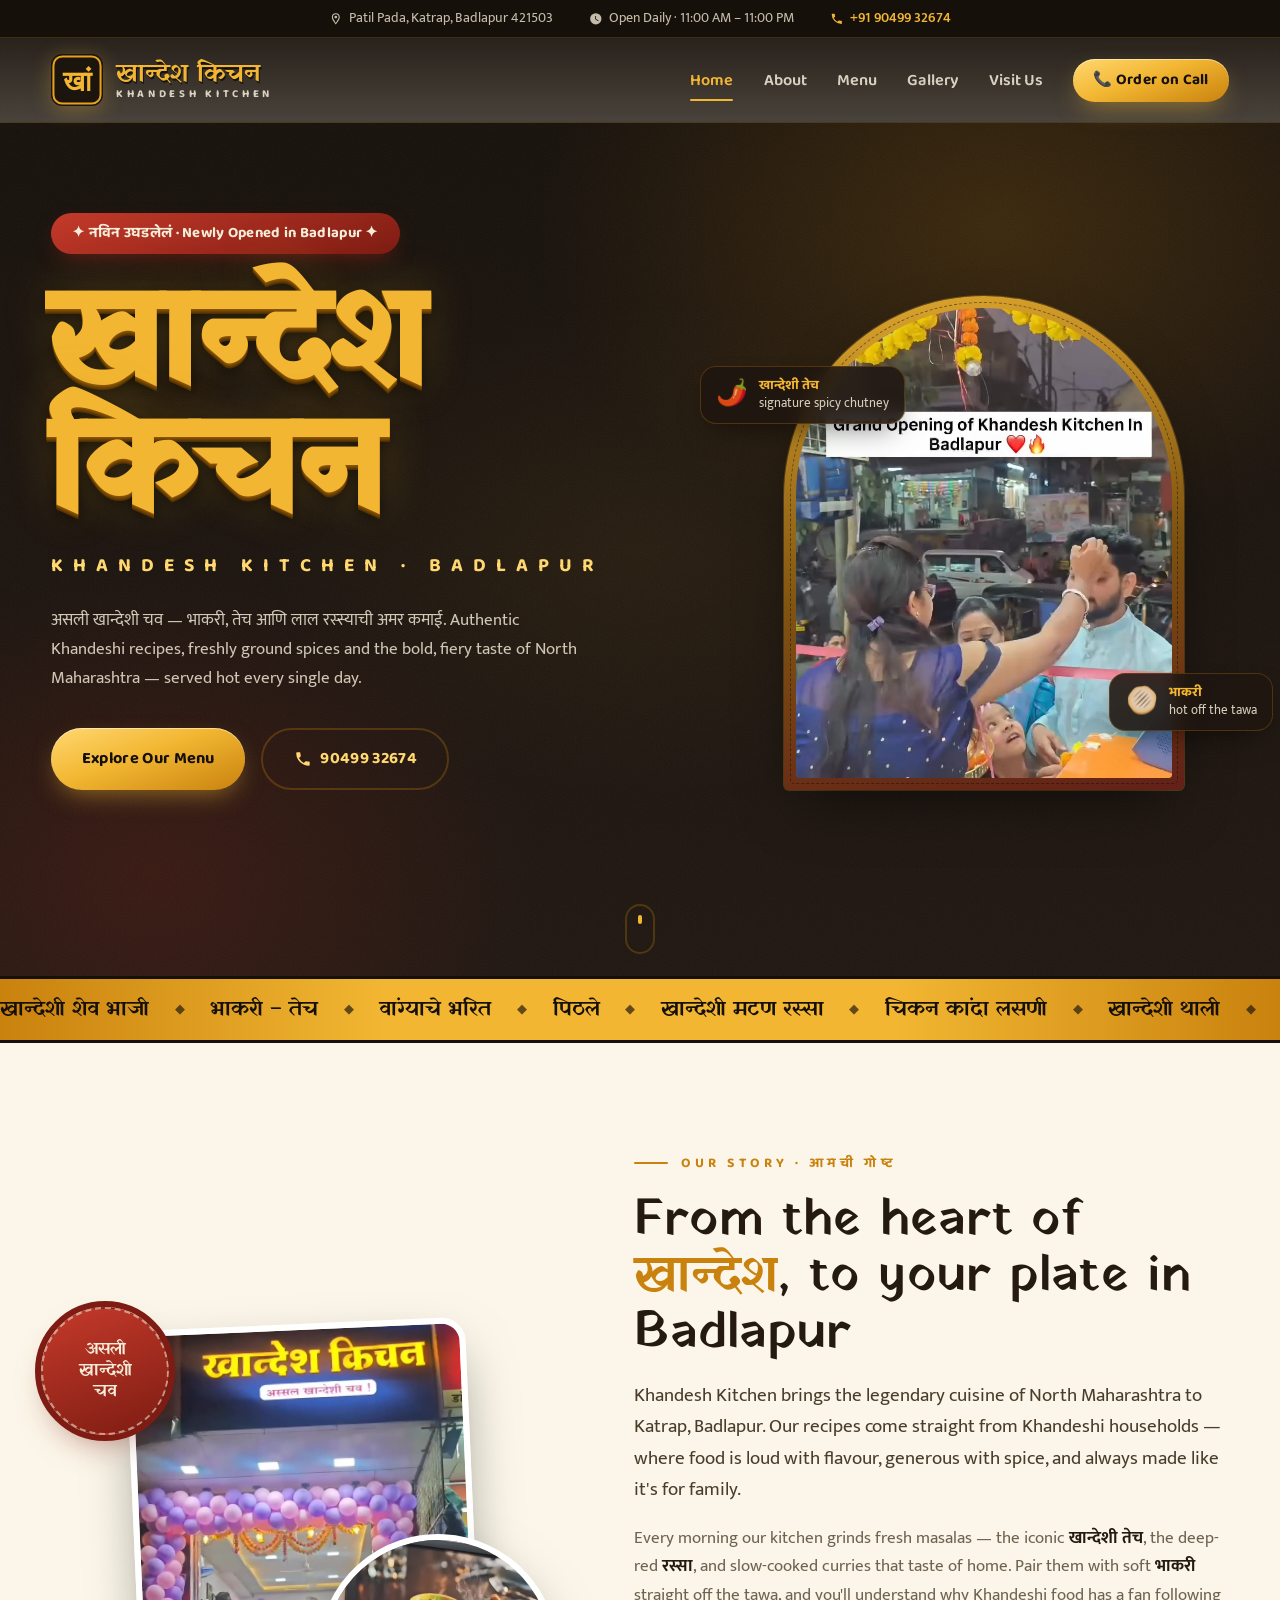
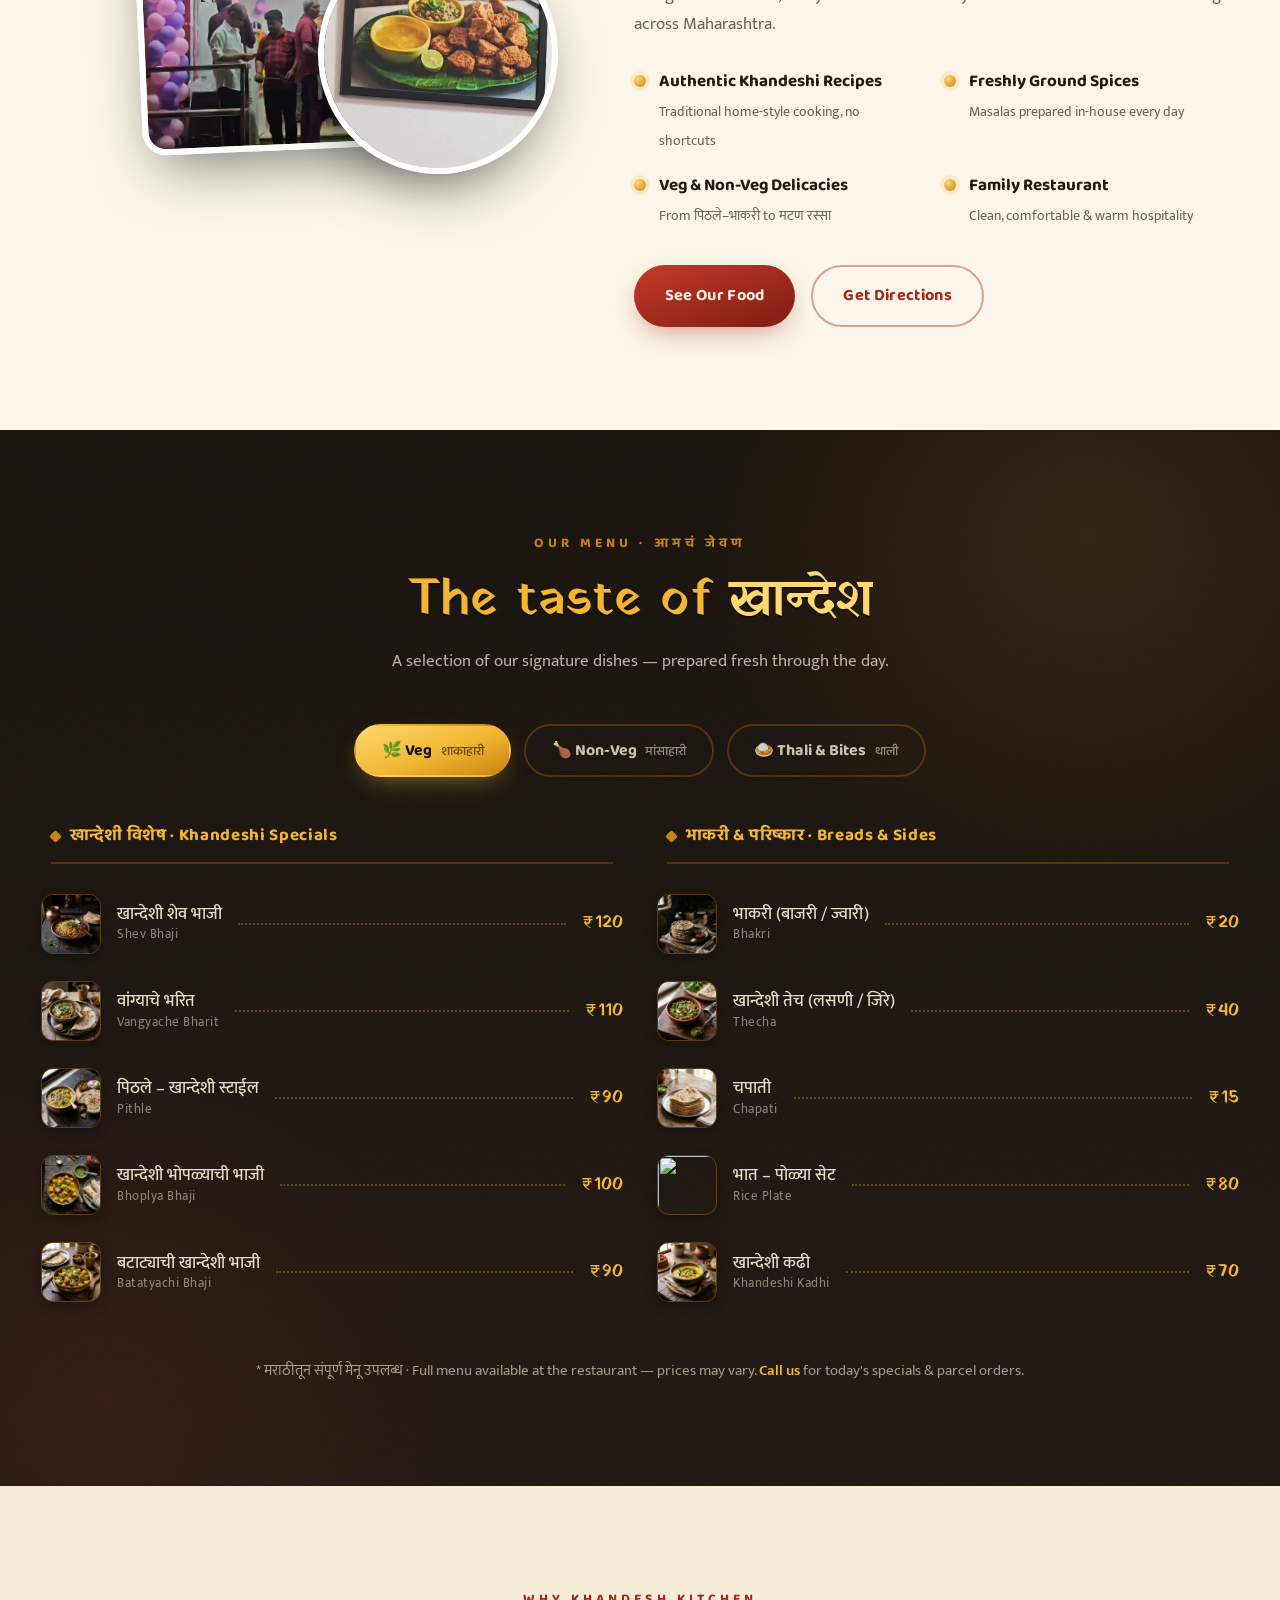
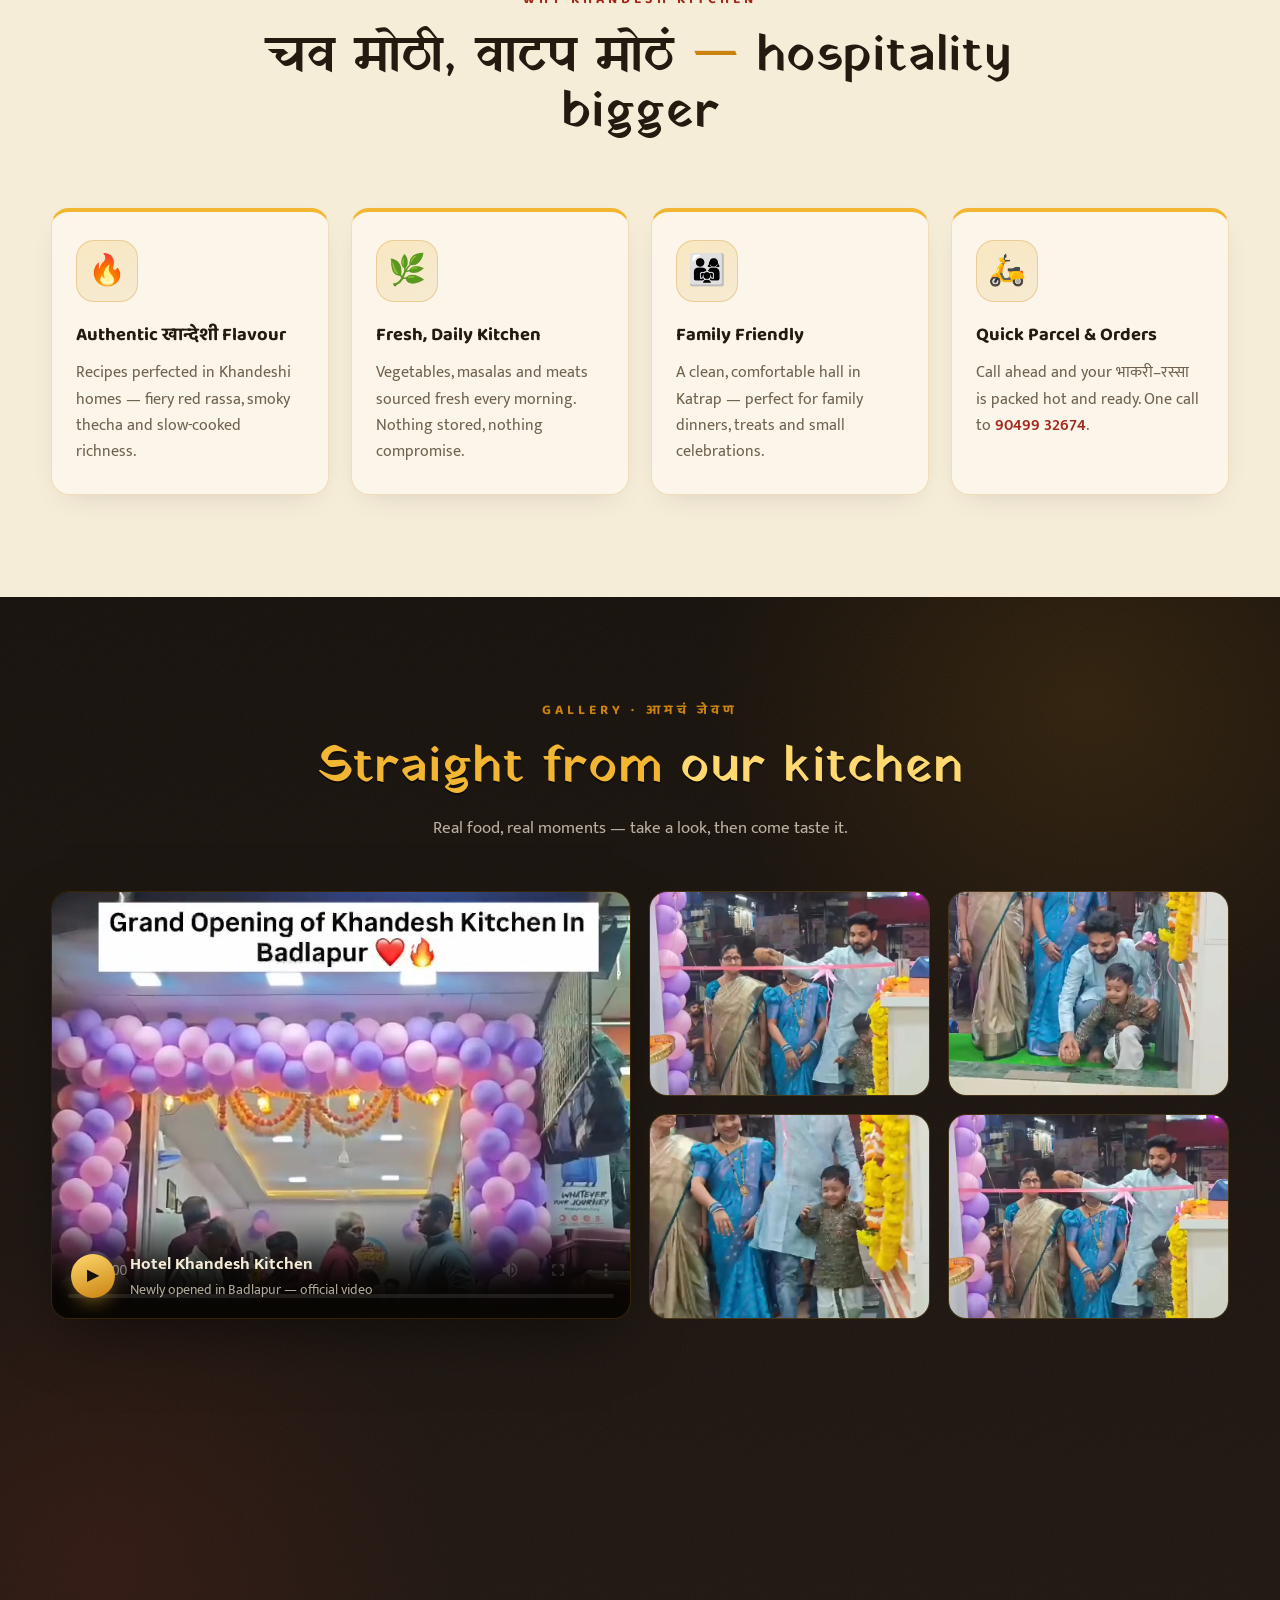
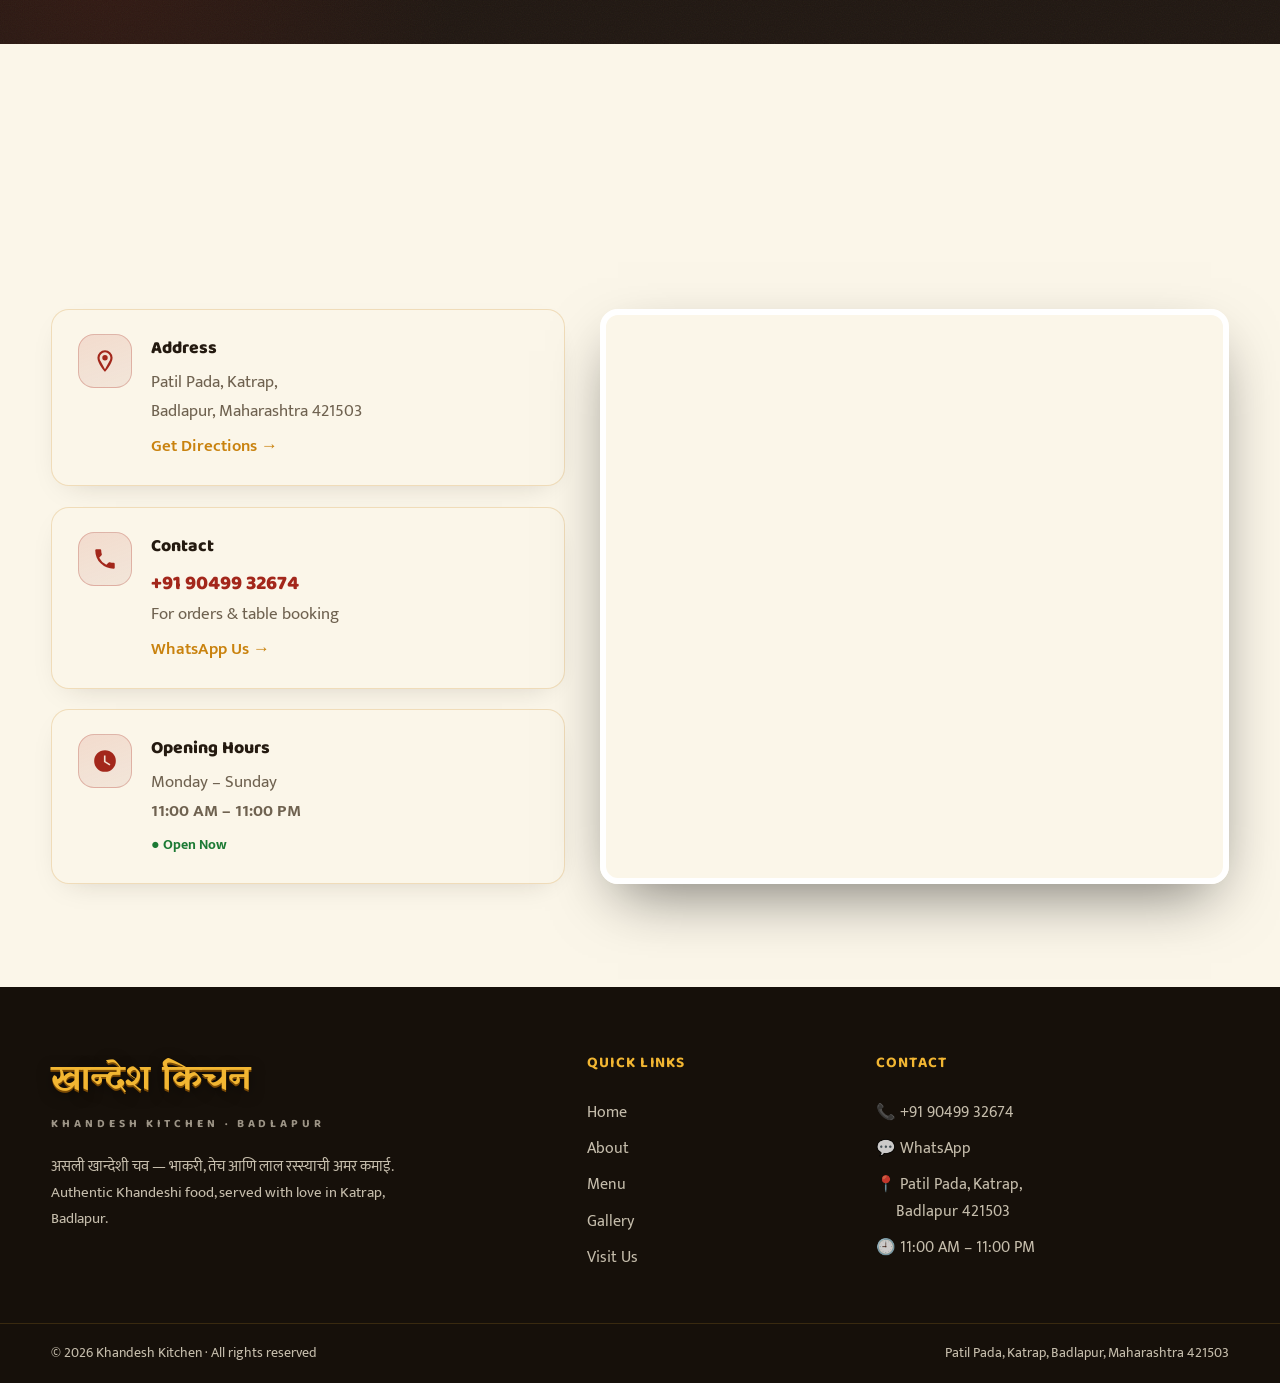
==== commit 95519a5e: "Fix URL encoding issue for seasonal thali slug" ====
--- a/index.html
+++ b/index.html
@@ -240,7 +240,7 @@
             <h3 class="menu__cat">थाली · Thali</h3>
             <ul class="menu__list">
               <li class="menu__item-clickable" onclick="window.location.href='dish.html?id=3-sabzi-bhakri-rice-kadhi-thecha'"><img src="https://upload.wikimedia.org/wikipedia/commons/4/49/Vegetarian_Curry.jpeg" class="menu__thumb" alt="" loading="lazy"><div class="menu__details"><span class="menu__name">खान्देशी व्हेज थाली <small>3 sabzi, bhakri, rice, kadhi, thecha</small></span></div><span class="menu__dots"></span><span class="menu__price">₹150</span></li>
-              <li class="menu__item-clickable" onclick="window.location.href='dish.html?id=seasonal-sabzi-+-sweet'"><img src="https://upload.wikimedia.org/wikipedia/commons/4/49/Vegetarian_Curry.jpeg" class="menu__thumb" alt="" loading="lazy"><div class="menu__details"><span class="menu__name">खान्देशी स्पेशल थाली <small>Seasonal sabzi + sweet</small></span></div><span class="menu__dots"></span><span class="menu__price">₹180</span></li>
+              <li class="menu__item-clickable" onclick="window.location.href='dish.html?id=seasonal-sabzi-plus-sweet'"><img src="https://upload.wikimedia.org/wikipedia/commons/4/49/Vegetarian_Curry.jpeg" class="menu__thumb" alt="" loading="lazy"><div class="menu__details"><span class="menu__name">खान्देशी स्पेशल थाली <small>Seasonal sabzi + sweet</small></span></div><span class="menu__dots"></span><span class="menu__price">₹180</span></li>
               <li class="menu__item-clickable" onclick="window.location.href='dish.html?id=mutton-thali-with-bhakri'"><img src="https://upload.wikimedia.org/wikipedia/commons/4/49/Vegetarian_Curry.jpeg" class="menu__thumb" alt="" loading="lazy"><div class="menu__details"><span class="menu__name">मटण थाली <small>Mutton thali with bhakri</small></span></div><span class="menu__dots"></span><span class="menu__price">₹320</span></li>
             </ul>
           </div>
@@ -249,7 +249,7 @@
             <ul class="menu__list">
               <li class="menu__item-clickable" onclick="window.location.href='dish.html?id=onion-bhaji'"><img src="assets/images/dish-onion-bhaji.jpg" class="menu__thumb" alt="" loading="lazy"><div class="menu__details"><span class="menu__name">कांदा भजी <small>Onion Bhaji</small></span></div><span class="menu__dots"></span><span class="menu__price">₹60</span></li>
               <li class="menu__item-clickable" onclick="window.location.href='dish.html?id=batata-vada'"><img src="https://upload.wikimedia.org/wikipedia/commons/8/8b/Mumbai-vada.jpg" class="menu__thumb" alt="" loading="lazy"><div class="menu__details"><span class="menu__name">बटाटा वडा <small>Batata Vada</small></span></div><span class="menu__dots"></span><span class="menu__price">₹50</span></li>
-              <li class="menu__item-clickable" onclick="window.location.href='dish.html?id=buttermilk--ambil'"><img src="https://upload.wikimedia.org/wikipedia/commons/f/f9/Mint_lassi.jpg" class="menu__thumb" alt="" loading="lazy"><div class="menu__details"><span class="menu__name">ताक / आम्बिल <small>Buttermilk / Ambil</small></span></div><span class="menu__dots"></span><span class="menu__price">₹30</span></li>
+              <li class="menu__item-clickable" onclick="window.location.href='dish.html?id=buttermilk-ambil'"><img src="https://upload.wikimedia.org/wikipedia/commons/f/f9/Mint_lassi.jpg" class="menu__thumb" alt="" loading="lazy"><div class="menu__details"><span class="menu__name">ताक / आम्बिल <small>Buttermilk / Ambil</small></span></div><span class="menu__dots"></span><span class="menu__price">₹30</span></li>
               <li class="menu__item-clickable" onclick="window.location.href='dish.html?id=unlimited-on-thali'"><img src="https://upload.wikimedia.org/wikipedia/commons/6/67/Kadhi_Pakora.jpg" class="menu__thumb" alt="" loading="lazy"><div class="menu__details"><span class="menu__name">सोलापुरी कढी + भात <small>Unlimited on thali</small></span></div><span class="menu__dots"></span><span class="menu__price">—</span></li>
             </ul>
           </div>
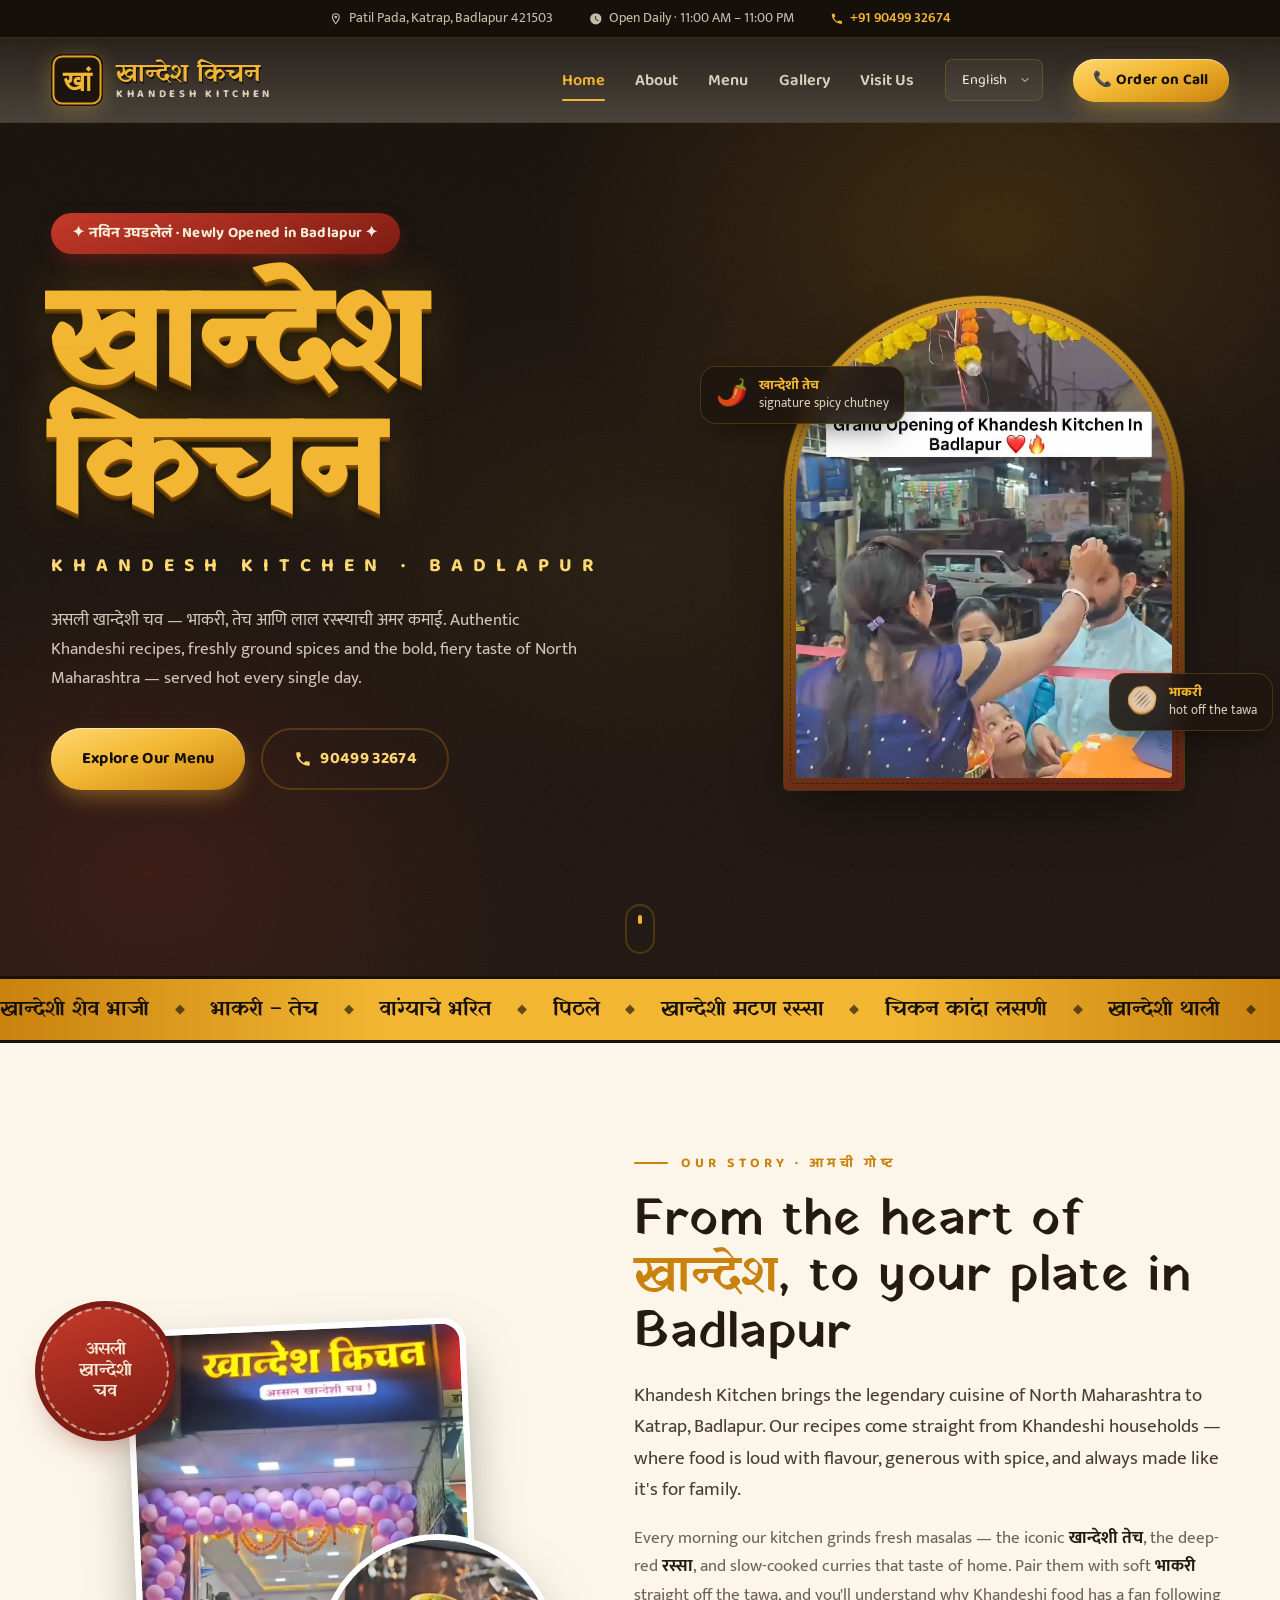
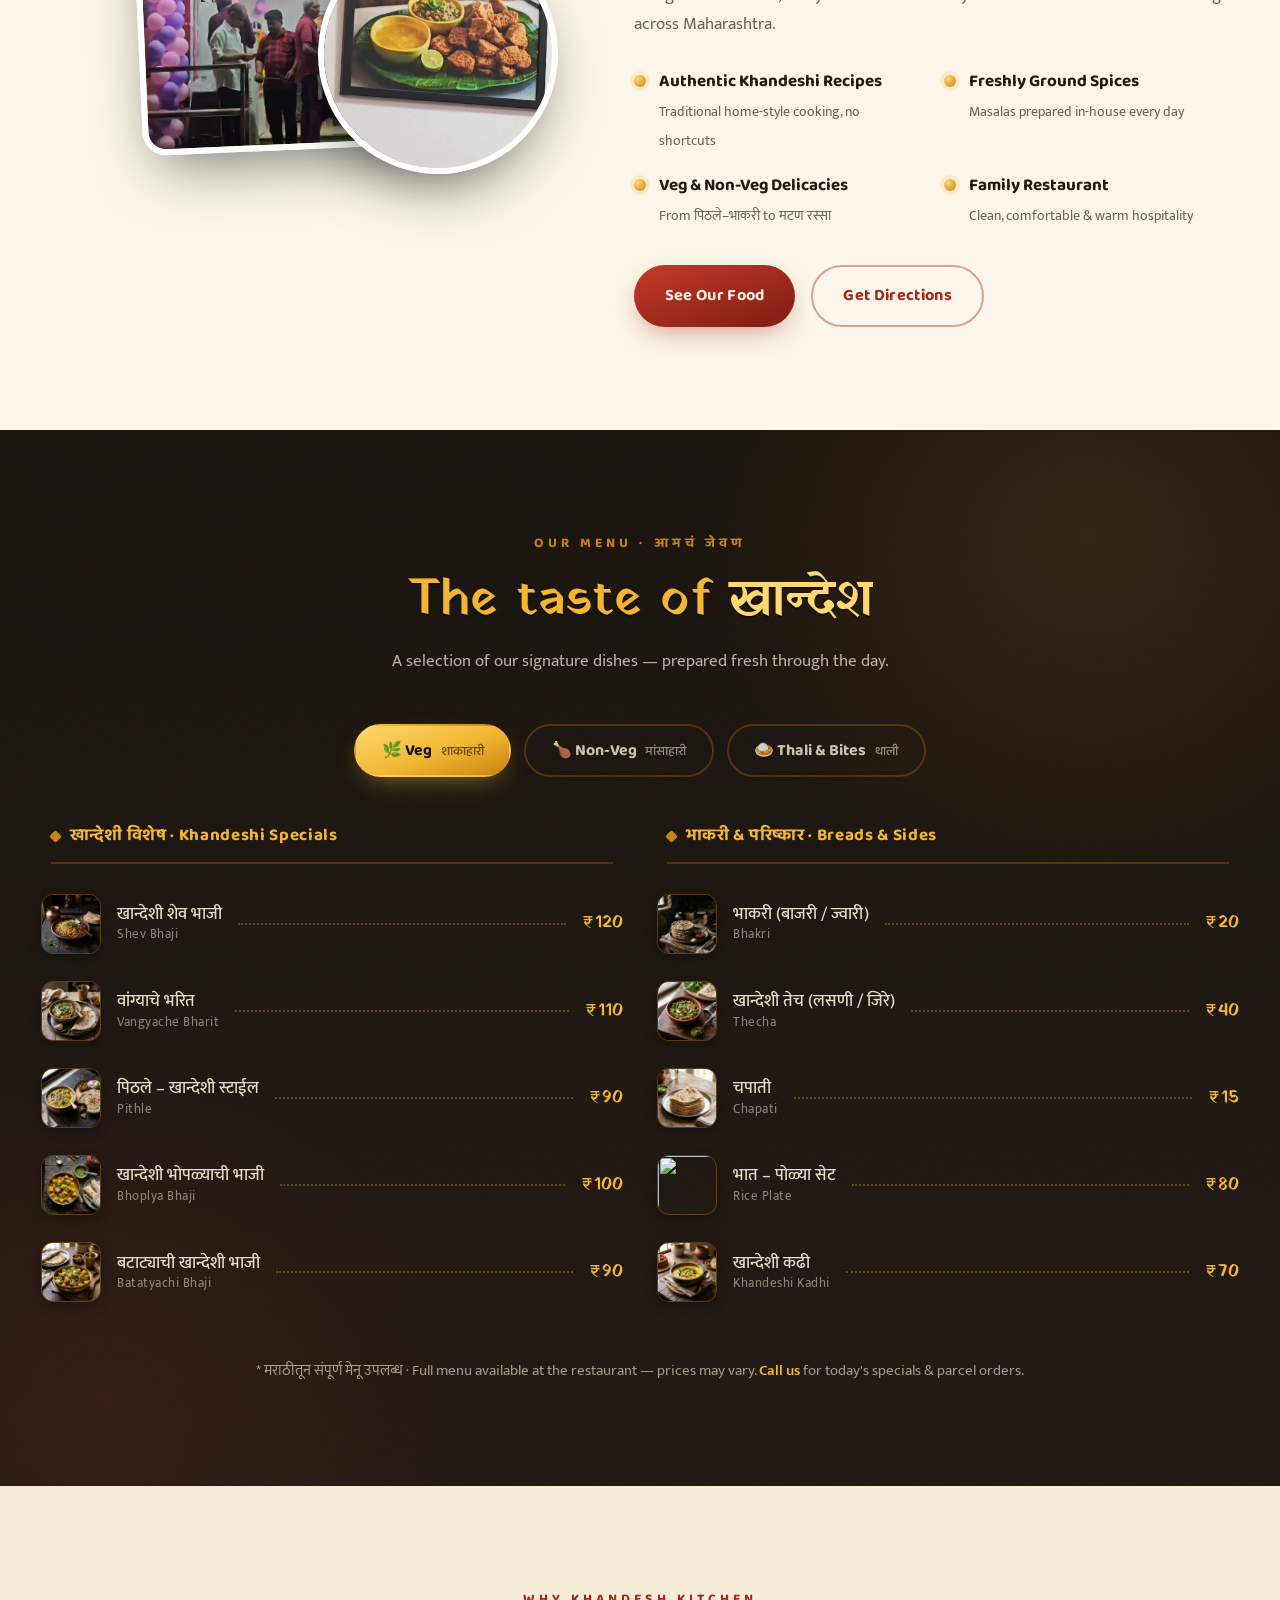
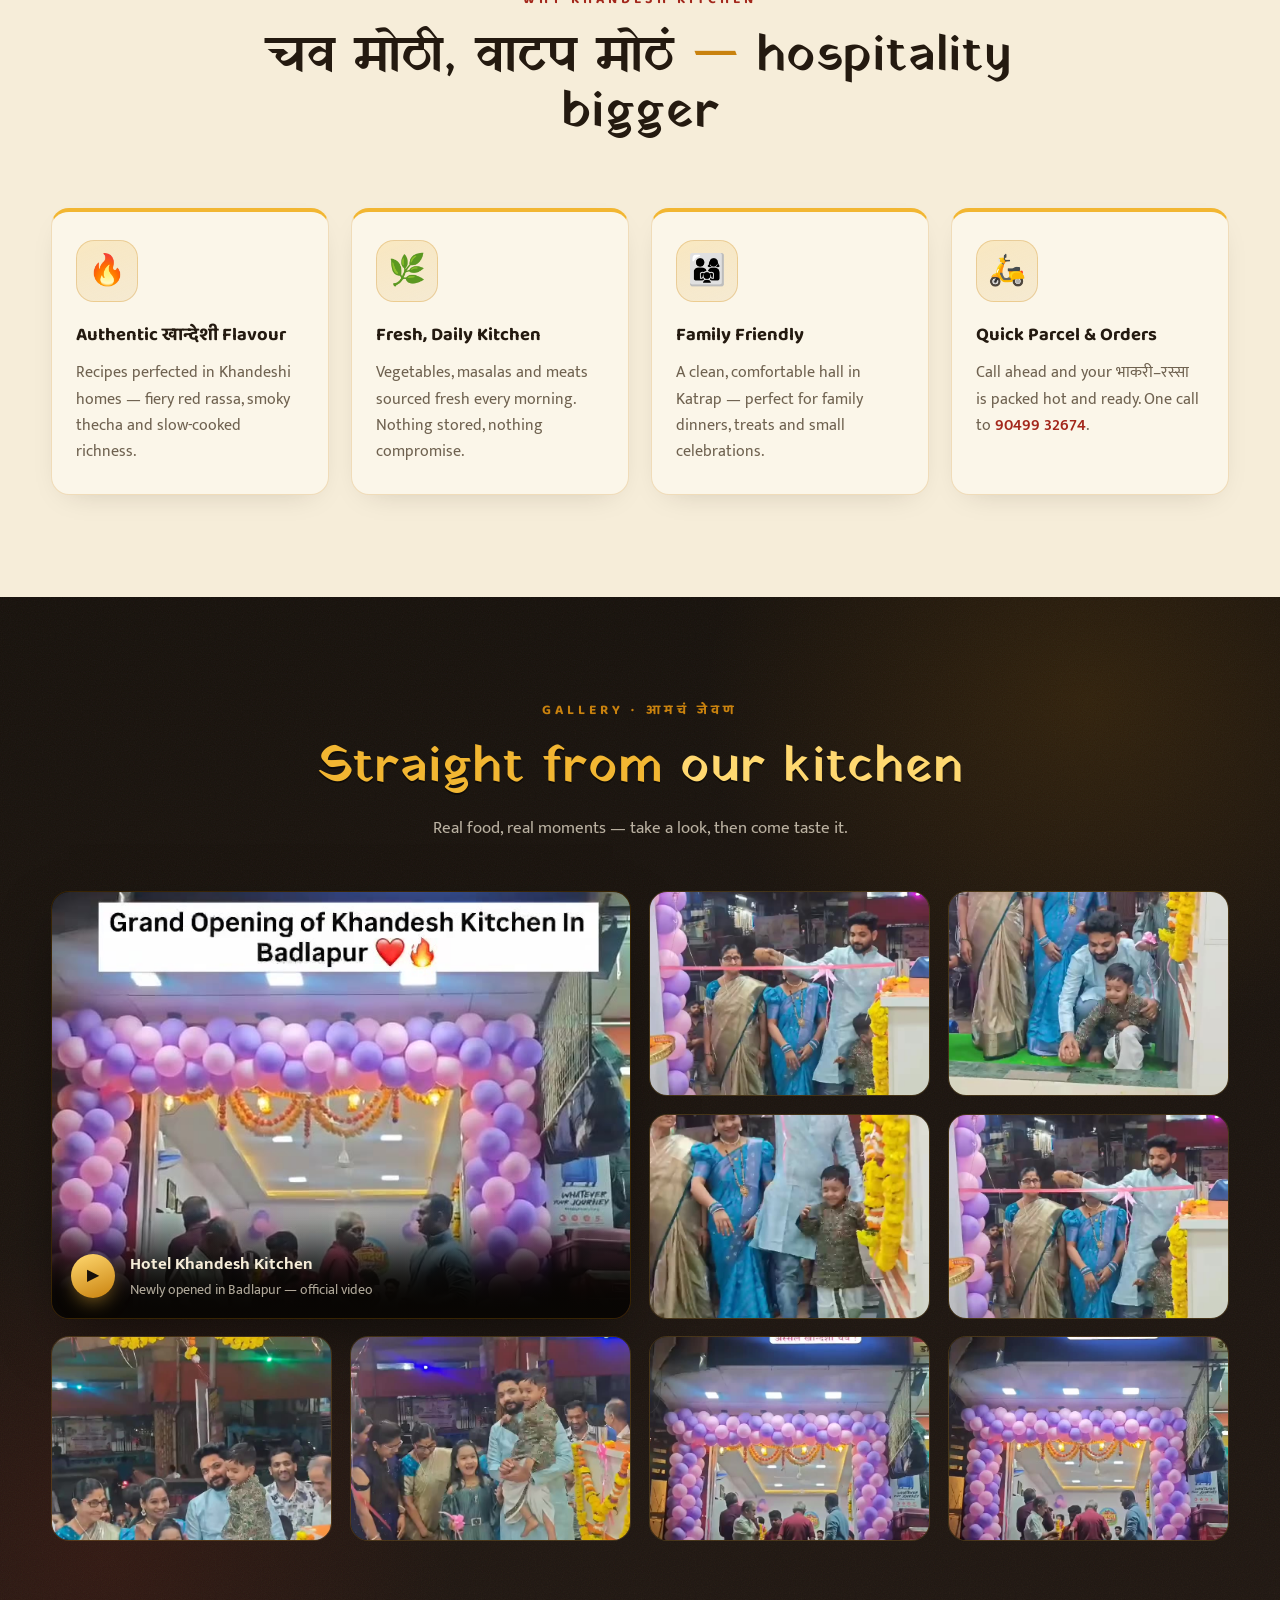
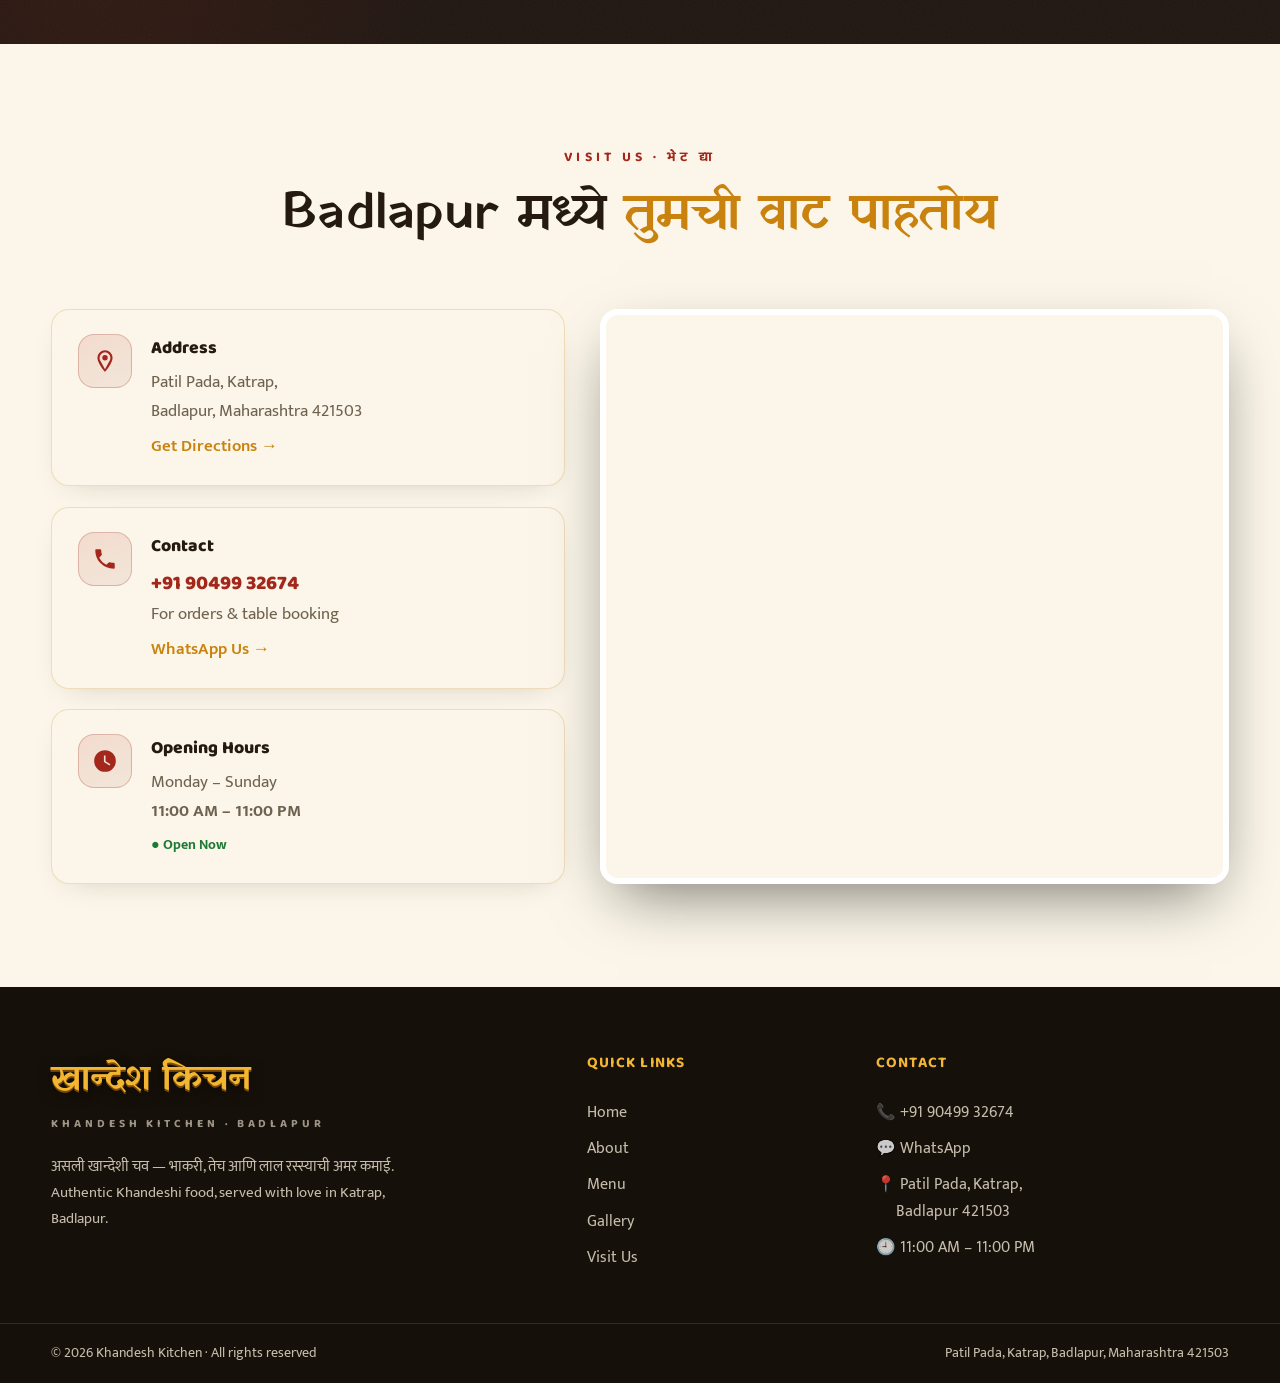
==== commit 052a923f: "Add multi-language support (English, Marathi, Hindi)" ====
--- a/index.html
+++ b/index.html
@@ -50,7 +50,14 @@
         <a href="#menu" class="nav__link">Menu</a>
         <a href="#gallery" class="nav__link">Gallery</a>
         <a href="#visit" class="nav__link">Visit Us</a>
-        <a href="tel:+919049932674" class="btn btn--gold btn--sm nav__cta">📞 Order on Call</a>
+        
+          <select id="langSwitch" class="lang-switch" aria-label="Change Language">
+            <option value="en">English</option>
+            <option value="mr">मराठी</option>
+            <option value="hi">हिंदी</option>
+          </select>
+          <a href="tel:+919049932674" class="btn btn--gold btn--sm nav__cta">📞 Order on Call</a>
+
       </nav>
 
       <button class="nav__burger" id="burger" aria-label="Open menu" aria-expanded="false">
@@ -430,5 +437,15 @@
   </div>
 
   <script src="js/main.js"></script>
+
+    <!-- Google Translate (Hidden) -->
+    <div id="google_translate_element" style="display:none;"></div>
+    <script type="text/javascript">
+      function googleTranslateElementInit() {
+        new google.translate.TranslateElement({pageLanguage: 'en', includedLanguages: 'en,mr,hi', autoDisplay: false}, 'google_translate_element');
+      }
+    </script>
+    <script type="text/javascript" src="https://translate.google.com/translate_a/element.js?cb=googleTranslateElementInit"></script>
+
 </body>
 </html>
--- a/css/style.css
+++ b/css/style.css
@@ -737,3 +737,37 @@
 
 .menu__item-clickable { cursor: pointer; transition: background .2s, transform .2s; border-radius: 12px; padding-inline: 10px; margin-inline: -10px; }
 .menu__item-clickable:hover { background: rgba(242, 182, 50, .05); transform: translateX(4px); }
+
+
+/* Language Switcher */
+.lang-switch {
+  background: rgba(246, 237, 217, 0.05);
+  color: var(--cream);
+  border: 1px solid var(--line);
+  padding: 0.5rem 1rem;
+  border-radius: 8px;
+  font-family: var(--f-sub);
+  font-size: 0.9rem;
+  cursor: pointer;
+  outline: none;
+  transition: all 0.2s;
+  appearance: none;
+  -webkit-appearance: none;
+  background-image: url("data:image/svg+xml,%3Csvg xmlns='http://www.w3.org/2000/svg' width='12' height='12' viewBox='0 0 24 24' fill='none' stroke='%23f6edd9' stroke-width='2' stroke-linecap='round' stroke-linejoin='round'%3E%3Cpolyline points='6 9 12 15 18 9'%3E%3C/polyline%3E%3C/svg%3E");
+  background-repeat: no-repeat;
+  background-position: right 0.7rem center;
+  padding-right: 2.2rem;
+}
+.lang-switch:hover {
+  background-color: rgba(246, 237, 217, 0.1);
+}
+.lang-switch option {
+  background: var(--dark-2);
+  color: var(--cream);
+}
+
+/* Hide Google Translate completely */
+body > .skiptranslate { display: none !important; }
+.goog-te-banner-frame.skiptranslate { display: none !important; }
+.goog-te-spinner-pos { display: none !important; }
+body { top: 0px !important; }
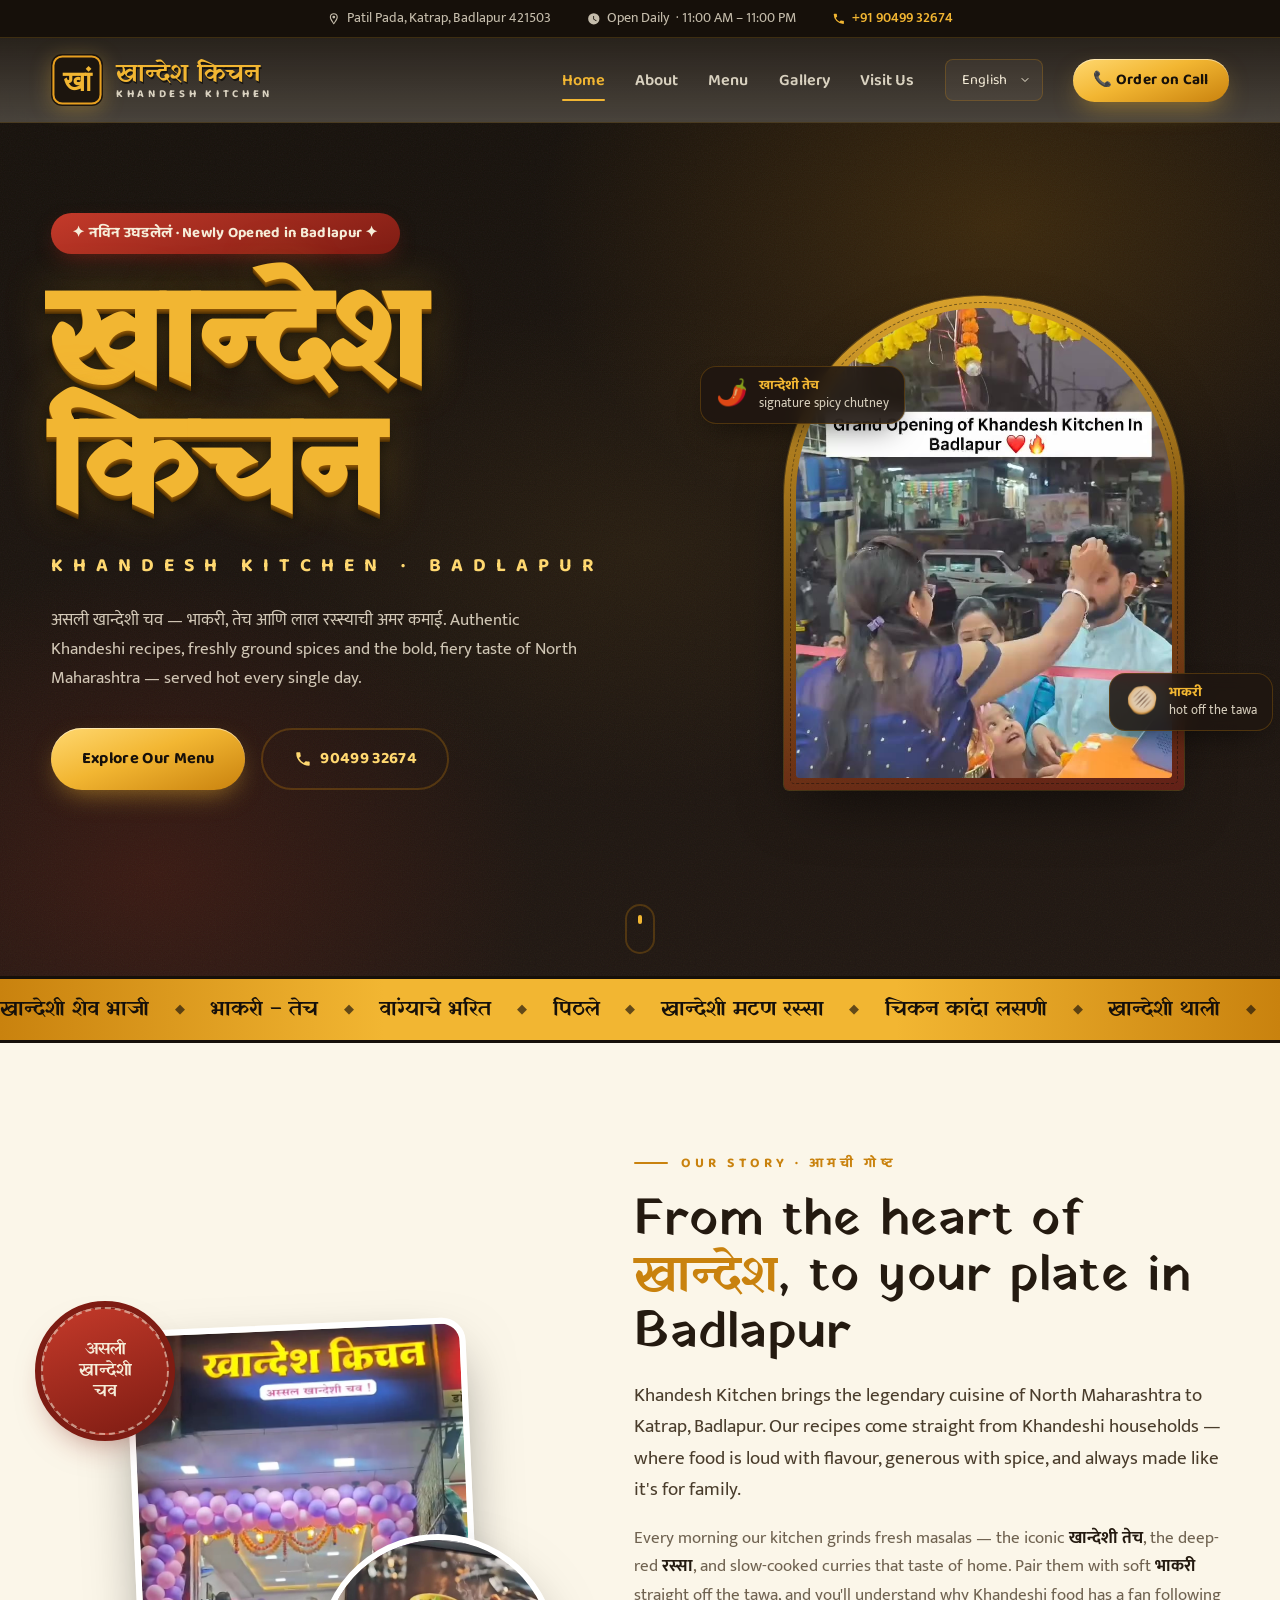
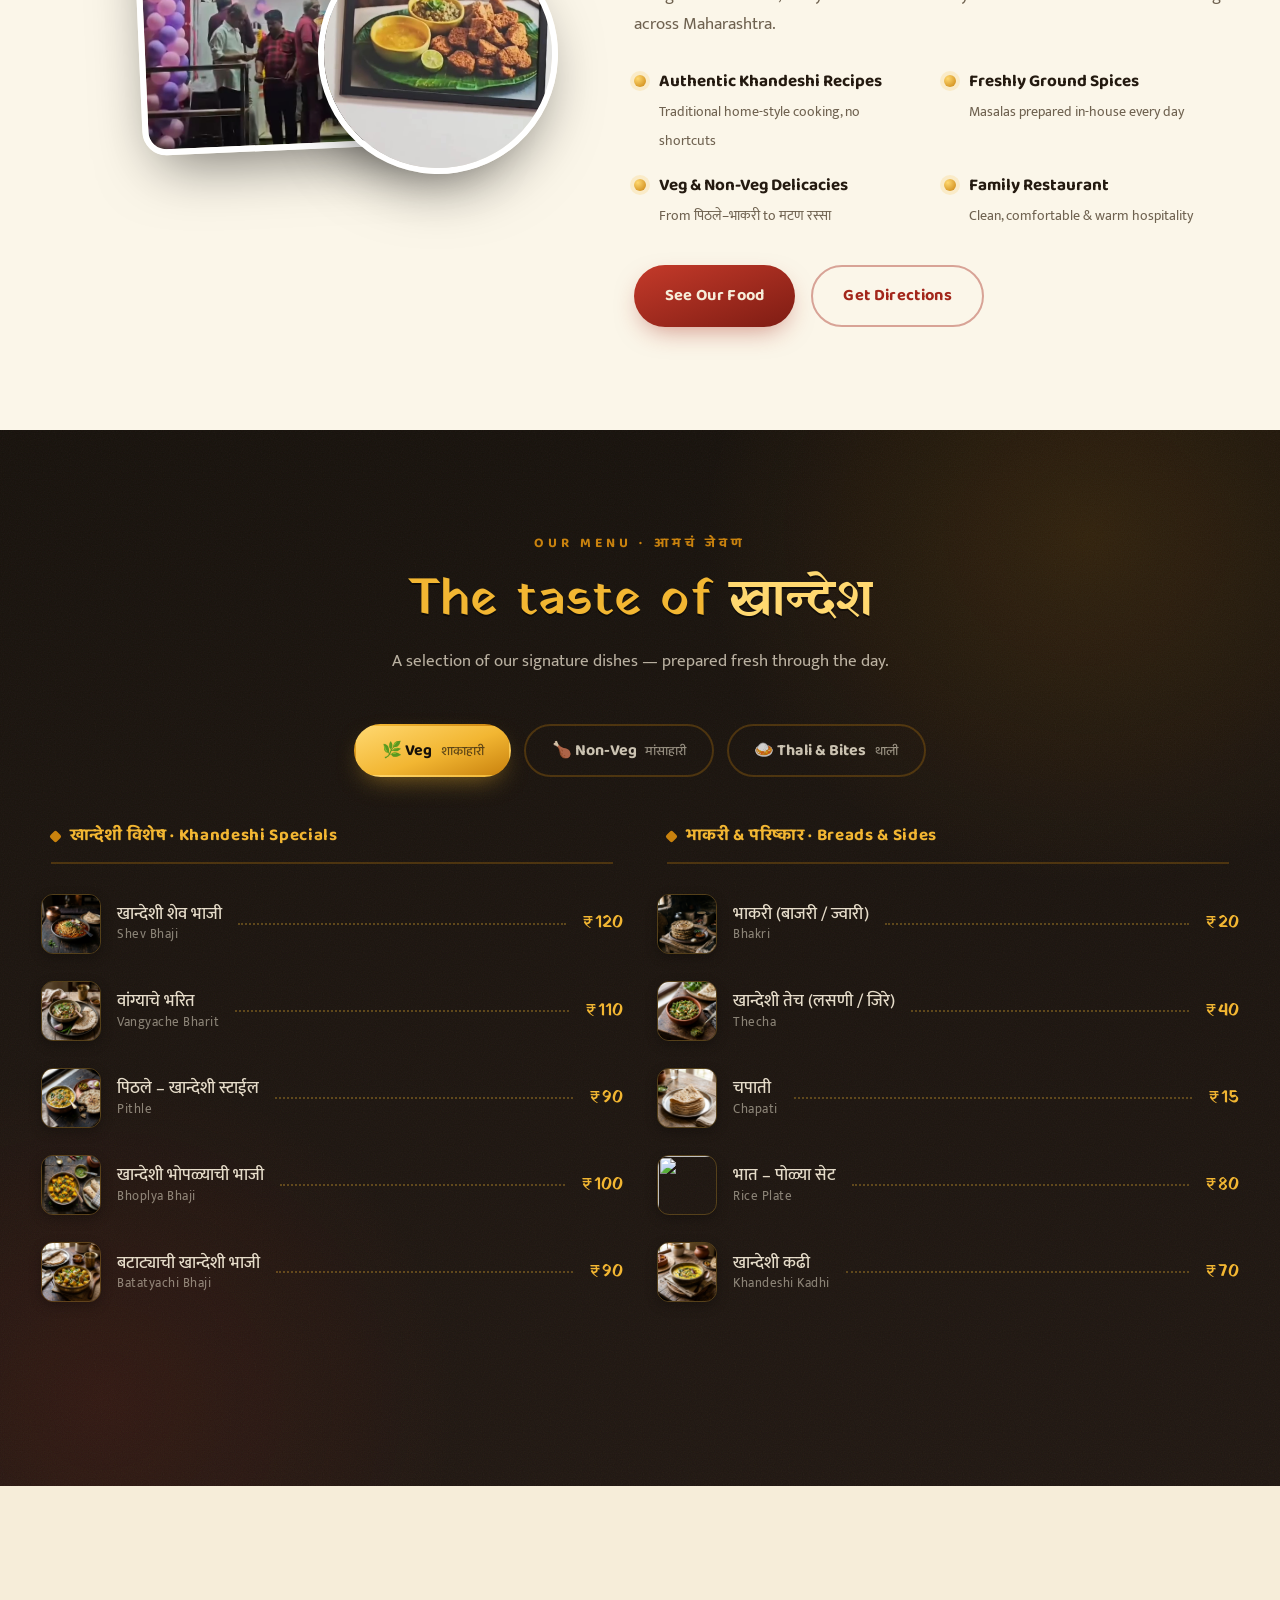
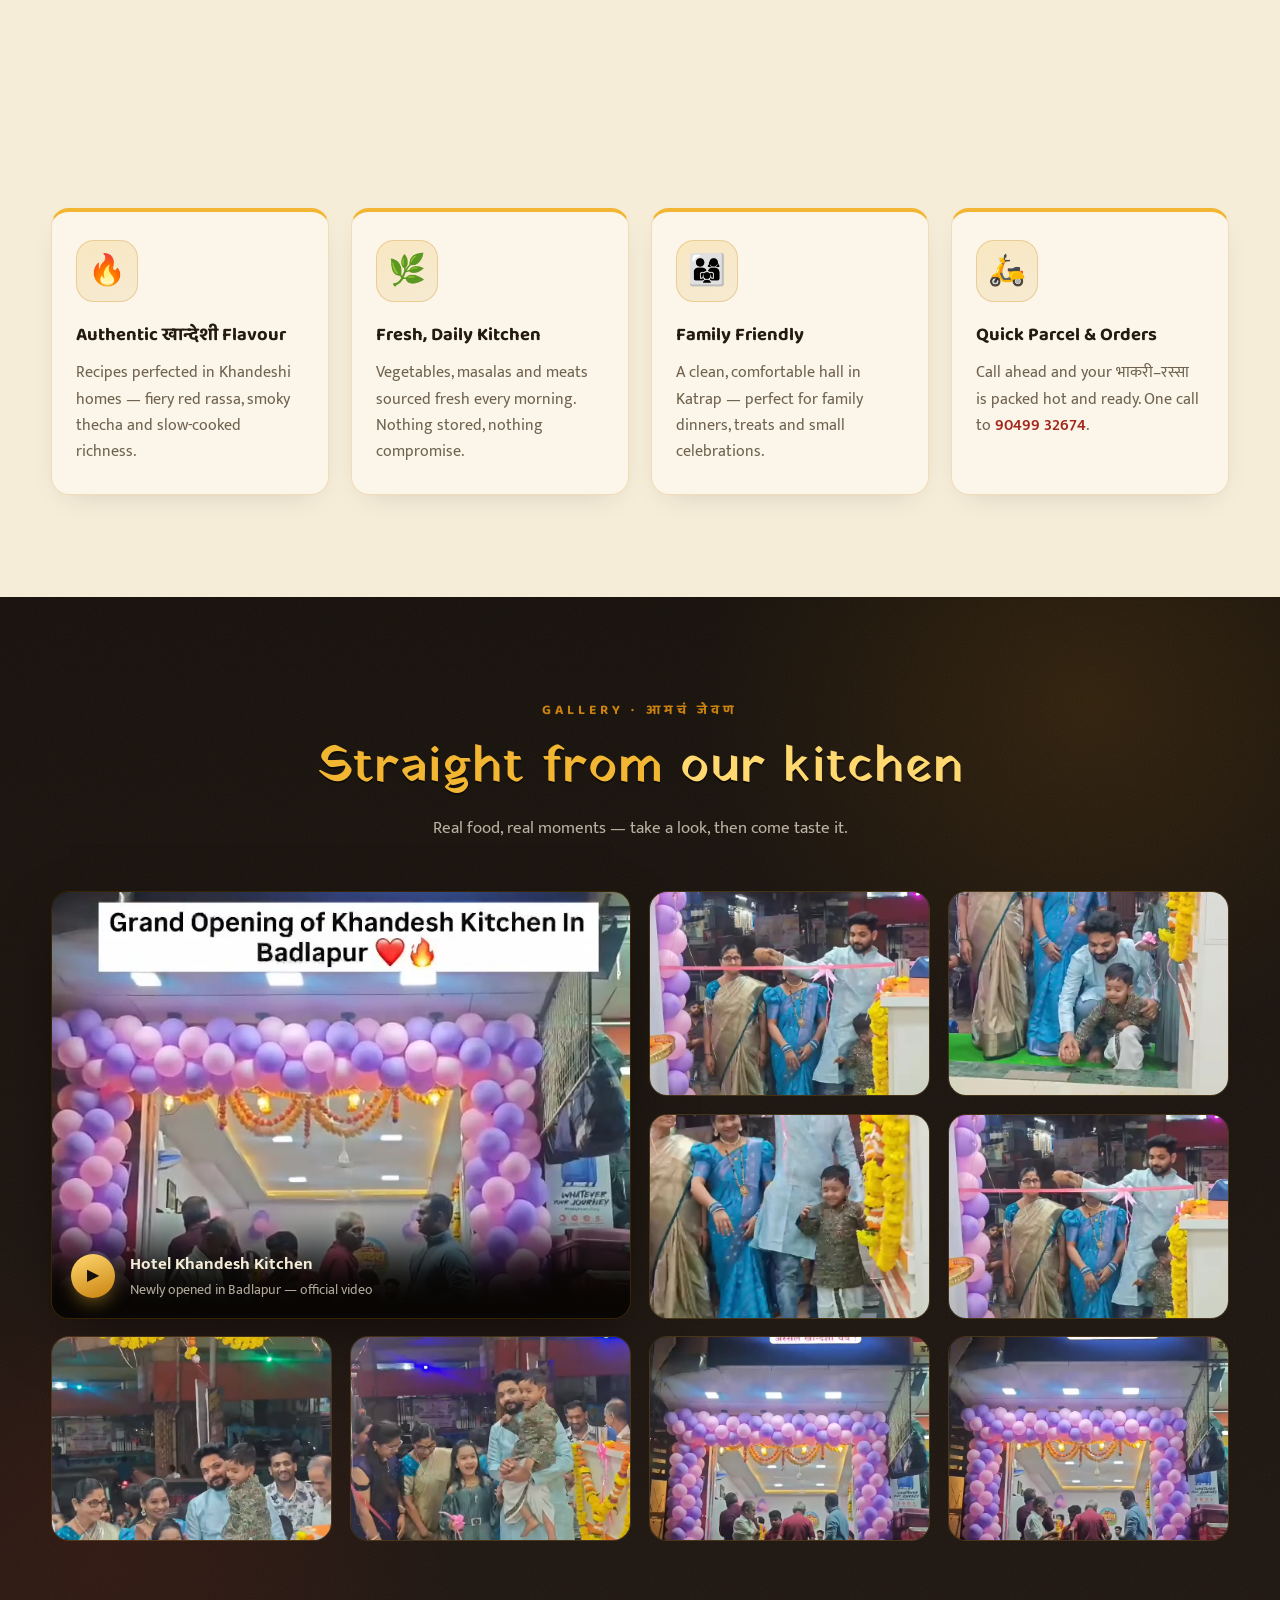
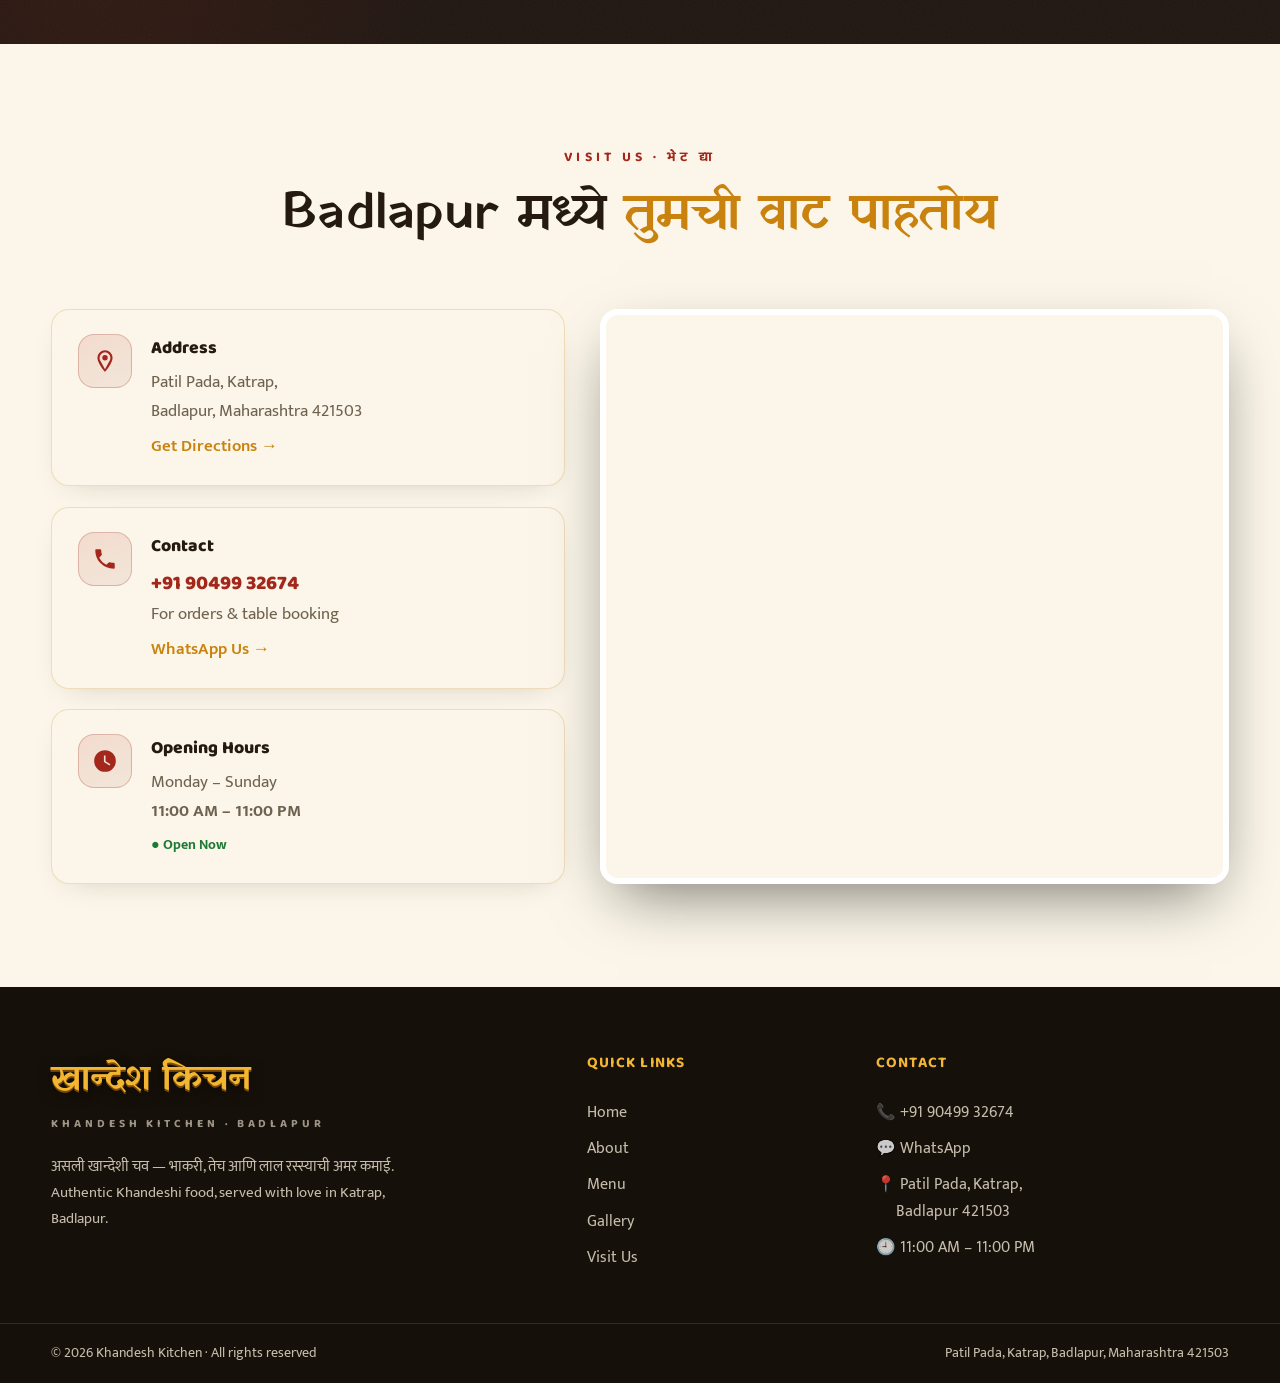
==== commit 39761c5f: "Replace Google Translate with robust native JS dictionary translation" ====
--- a/index.html
+++ b/index.html
@@ -22,7 +22,7 @@
       </span>
       <span class="topbar__item topbar__item--hide-sm">
         <svg viewBox="0 0 24 24" class="ic"><path fill="currentColor" d="M12 2a10 10 0 0 0-10 10 10 10 0 0 0 10 10 10 10 0 0 0 10-10A10 10 0 0 0 12 2m4.2 14.2L11 13V7h1.5v5.2l4.5 2.7-.8 1.3z"/></svg>
-        Open Daily · 11:00 AM – 11:00 PM
+        <span data-i18n="Open Daily">Open Daily</span> · 11:00 AM – 11:00 PM
       </span>
       <a href="tel:+919049932674" class="topbar__item topbar__phone">
         <svg viewBox="0 0 24 24" class="ic"><path fill="currentColor" d="M6.62 10.79a15.05 15.05 0 0 0 6.59 6.59l2.2-2.2a1 1 0 0 1 1-.24 11.36 11.36 0 0 0 3.57.57 1 1 0 0 1 1 1V20a1 1 0 0 1-1 1A17 17 0 0 1 3 4a1 1 0 0 1 1-1h3.5a1 1 0 0 1 1 1 11.36 11.36 0 0 0 .57 3.57 1 1 0 0 1-.25 1l-2.2 2.22z"/></svg>
@@ -45,18 +45,18 @@
       </a>
 
       <nav class="nav__links" id="navLinks" aria-label="Main navigation">
-        <a href="#home" class="nav__link is-active">Home</a>
-        <a href="#about" class="nav__link">About</a>
-        <a href="#menu" class="nav__link">Menu</a>
-        <a href="#gallery" class="nav__link">Gallery</a>
-        <a href="#visit" class="nav__link">Visit Us</a>
+        <a href="#home" class="nav__link is-active" data-i18n="Home">Home</a>
+        <a href="#about" class="nav__link" data-i18n="About">About</a>
+        <a href="#menu" class="nav__link" data-i18n="Menu">Menu</a>
+        <a href="#gallery" class="nav__link" data-i18n="Gallery">Gallery</a>
+        <a href="#visit" class="nav__link" data-i18n="Visit Us">Visit Us</a>
         
           <select id="langSwitch" class="lang-switch" aria-label="Change Language">
             <option value="en">English</option>
             <option value="mr">मराठी</option>
             <option value="hi">हिंदी</option>
           </select>
-          <a href="tel:+919049932674" class="btn btn--gold btn--sm nav__cta">📞 Order on Call</a>
+          <a href="tel:+919049932674" class="btn btn--gold btn--sm nav__cta" data-i18n="📞 Order on Call">📞 Order on Call</a>
 
       </nav>
 
@@ -71,7 +71,7 @@
     <div class="hero__bg" aria-hidden="true"></div>
     <div class="container hero__grid">
       <div class="hero__content">
-        <span class="hero__badge reveal">✦ नविन उघडलेलं · Newly Opened in Badlapur ✦</span>
+        <span class="hero__badge reveal">✦ नविन उघडलेलं · <span data-i18n="Newly Opened in Badlapur">Newly Opened in Badlapur</span> ✦</span>
         <h1 class="hero__title reveal">
           <span class="hero__title-dev">खान्देश<br>किचन</span>
         </h1>
@@ -360,7 +360,7 @@
               <svg viewBox="0 0 24 24"><path fill="currentColor" d="M6.62 10.79a15.05 15.05 0 0 0 6.59 6.59l2.2-2.2a1 1 0 0 1 1-.24 11.36 11.36 0 0 0 3.57.57 1 1 0 0 1 1 1V20a1 1 0 0 1-1 1A17 17 0 0 1 3 4a1 1 0 0 1 1-1h3.5a1 1 0 0 1 1 1 11.36 11.36 0 0 0 .57 3.57 1 1 0 0 1-.25 1l-2.2 2.22z"/></svg>
             </span>
             <div>
-              <h3>Contact</h3>
+              <h3 data-i18n="Contact">Contact</h3>
               <p><a href="tel:+919049932674" class="visit__phone">+91 90499 32674</a><br>For orders &amp; table booking</p>
               <a class="visit__link" href="https://wa.me/919049932674" target="_blank" rel="noopener">WhatsApp Us →</a>
             </div>
@@ -371,7 +371,7 @@
               <svg viewBox="0 0 24 24"><path fill="currentColor" d="M12 2a10 10 0 0 0-10 10 10 10 0 0 0 10 10 10 10 0 0 0 10-10A10 10 0 0 0 12 2m4.2 14.2L11 13V7h1.5v5.2l4.5 2.7-.8 1.3z"/></svg>
             </span>
             <div>
-              <h3>Opening Hours</h3>
+              <h3>Opening <span data-i18n="Hours">Hours</span></h3>
               <p>Monday – Sunday<br><strong>11:00 AM – 11:00 PM</strong></p>
               <span class="visit__open">● Open Now</span>
             </div>
@@ -398,14 +398,14 @@
       </div>
       <div class="footer__col">
         <h4>Quick Links</h4>
-        <a href="#home">Home</a>
-        <a href="#about">About</a>
-        <a href="#menu">Menu</a>
-        <a href="#gallery">Gallery</a>
-        <a href="#visit">Visit Us</a>
+        <a href="#home" data-i18n="Home">Home</a>
+        <a href="#about" data-i18n="About">About</a>
+        <a href="#menu" data-i18n="Menu">Menu</a>
+        <a href="#gallery" data-i18n="Gallery">Gallery</a>
+        <a href="#visit" data-i18n="Visit Us">Visit Us</a>
       </div>
       <div class="footer__col">
-        <h4>Contact</h4>
+        <h4 data-i18n="Contact">Contact</h4>
         <a href="tel:+919049932674">📞 +91 90499 32674</a>
         <a href="https://wa.me/919049932674" target="_blank" rel="noopener">💬 WhatsApp</a>
         <span>📍 Patil Pada, Katrap,<br>&nbsp;&nbsp;&nbsp;&nbsp;&nbsp;Badlapur 421503</span>
@@ -438,14 +438,8 @@
 
   <script src="js/main.js"></script>
 
-    <!-- Google Translate (Hidden) -->
-    <div id="google_translate_element" style="display:none;"></div>
-    <script type="text/javascript">
-      function googleTranslateElementInit() {
-        new google.translate.TranslateElement({pageLanguage: 'en', includedLanguages: 'en,mr,hi', autoDisplay: false}, 'google_translate_element');
-      }
-    </script>
-    <script type="text/javascript" src="https://translate.google.com/translate_a/element.js?cb=googleTranslateElementInit"></script>
-
+    
+
+  <script src="js/translations.js"></script>
 </body>
 </html>
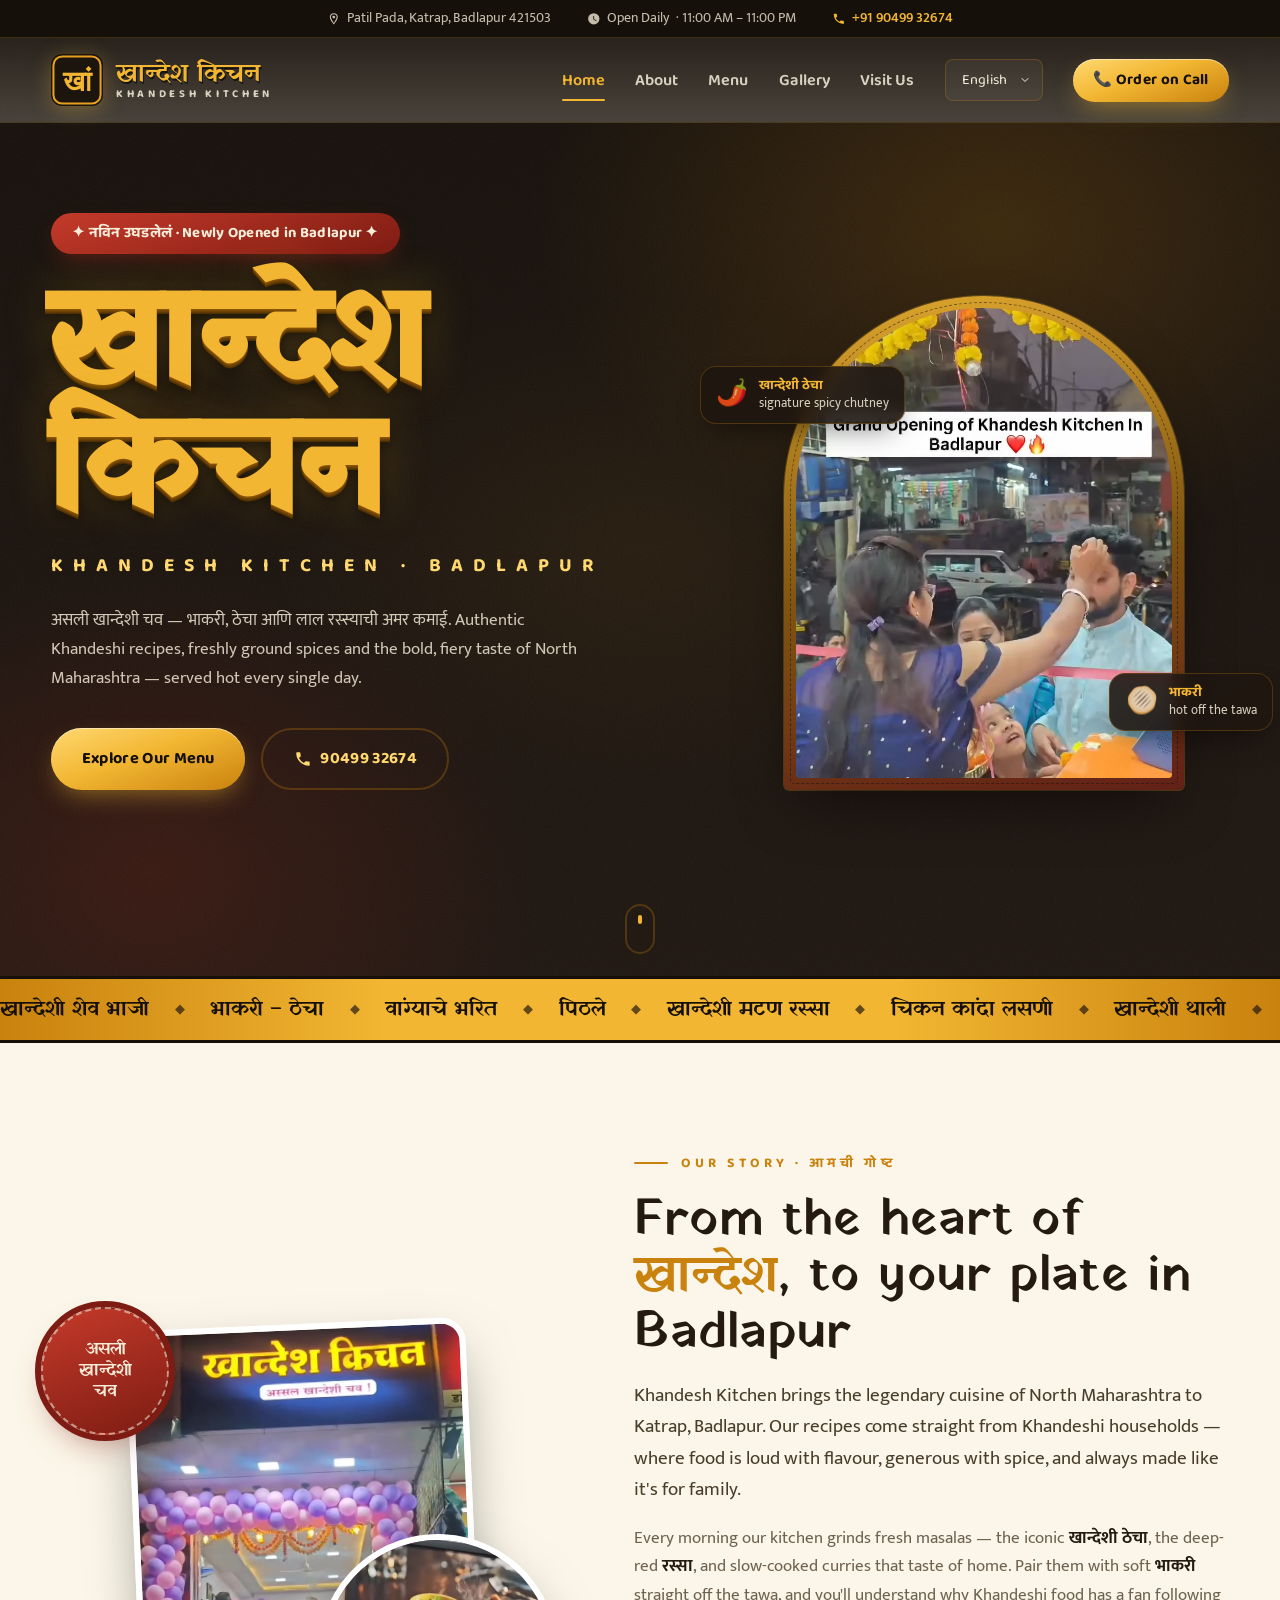
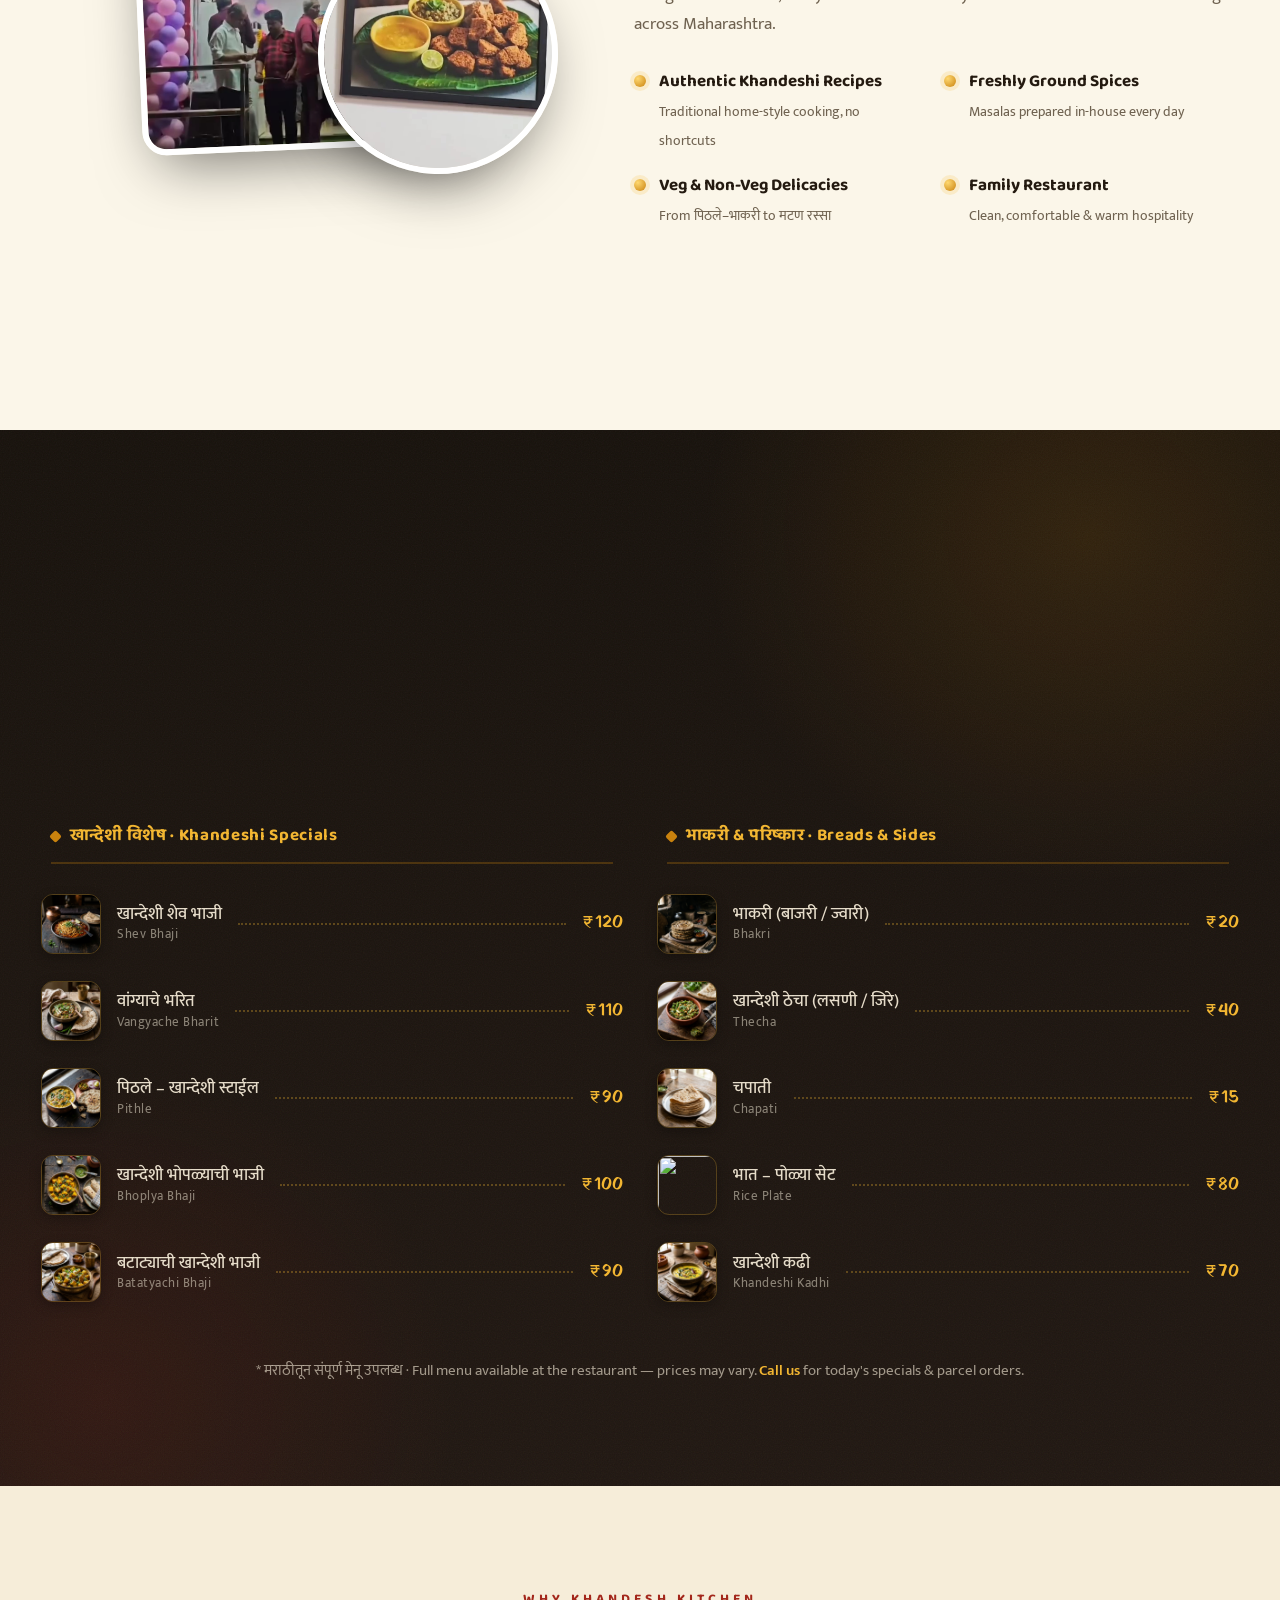
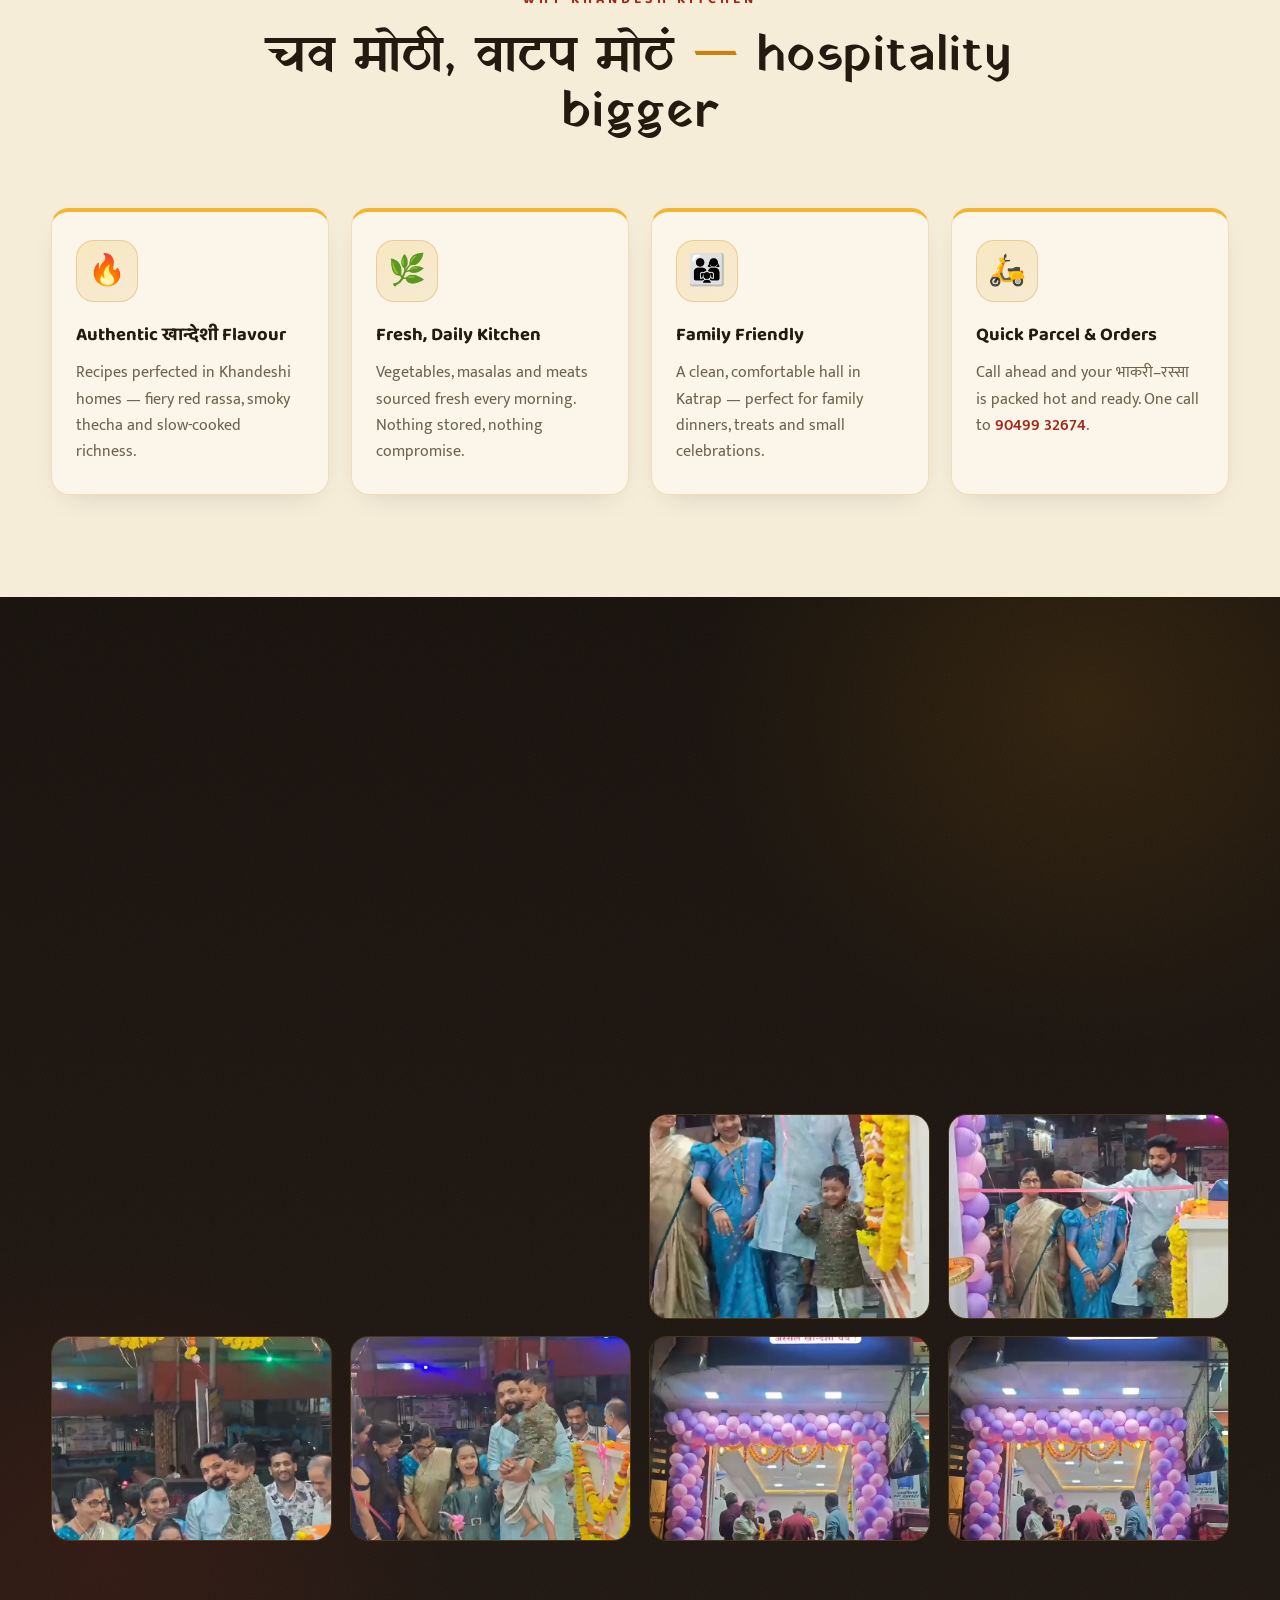
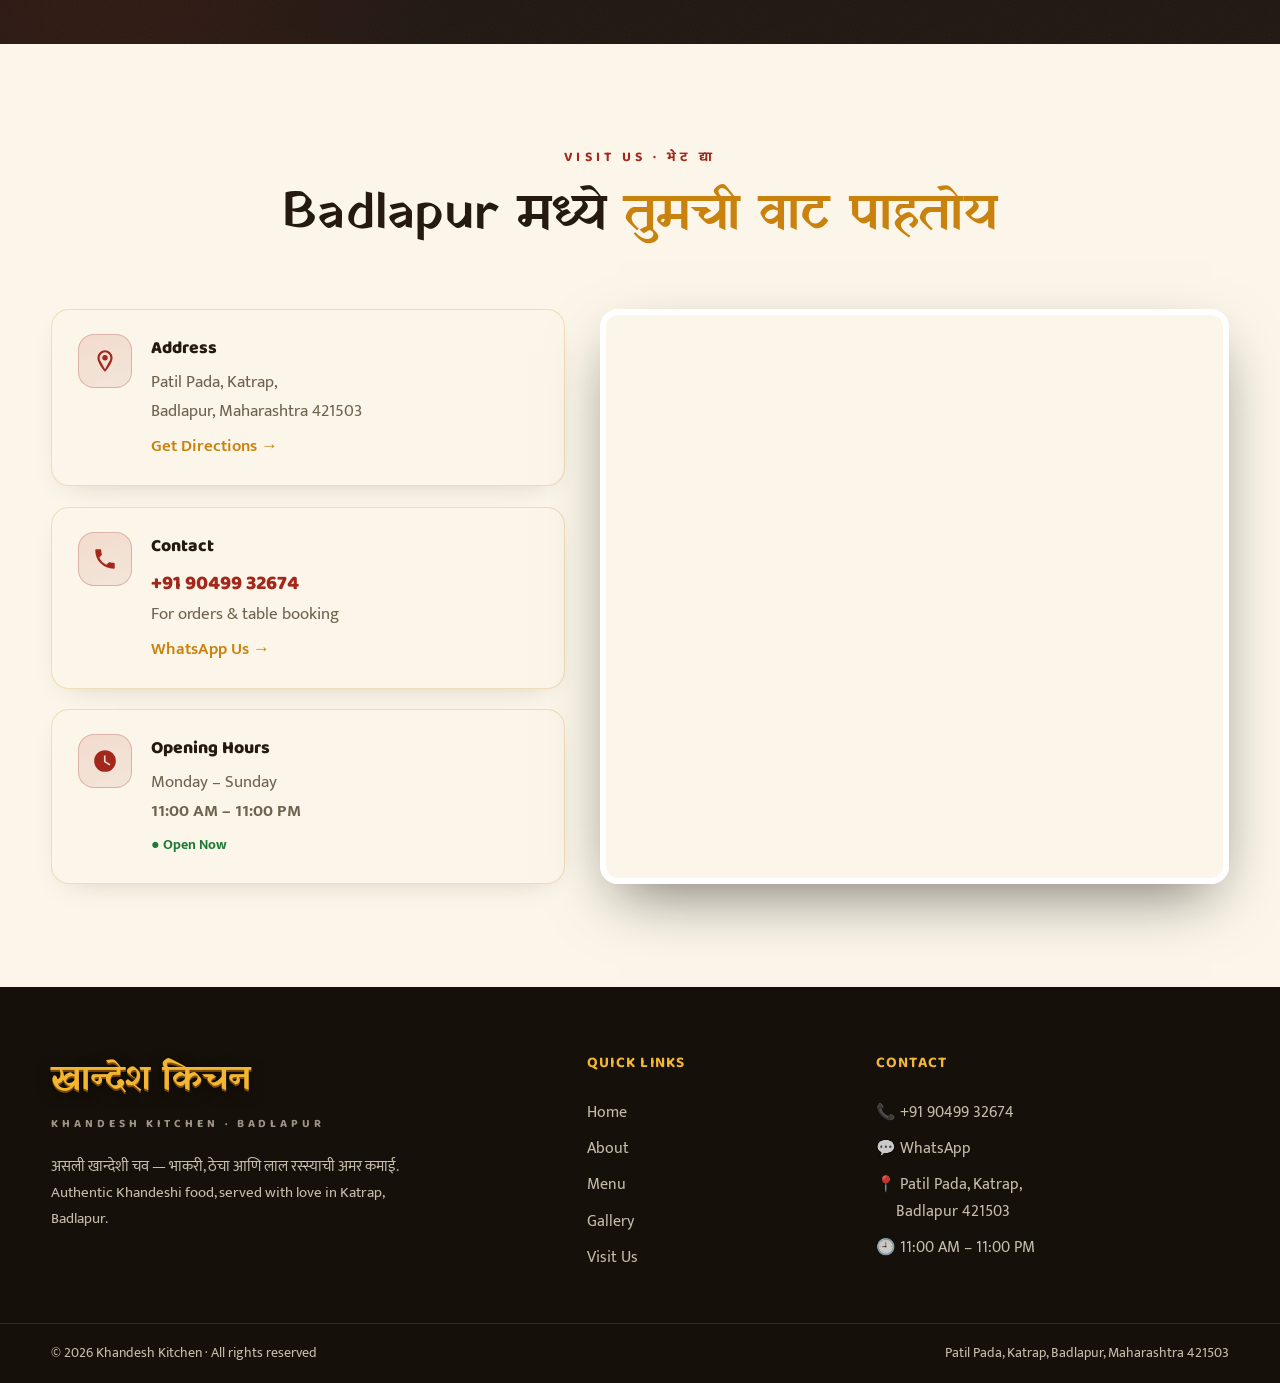
==== commit f6d9130a: "Fix Marathi typo for Thecha (तेच -> ठेचा)" ====
--- a/index.html
+++ b/index.html
@@ -4,7 +4,7 @@
   <meta charset="UTF-8">
   <meta name="viewport" content="width=device-width, initial-scale=1.0">
   <title>Khandesh Kitchen — असली खान्देशी चव | Badlapur</title>
-  <meta name="description" content="Khandesh Kitchen — authentic Khandeshi vegetarian & non-vegetarian delicacies in Badlapur. खान्देशी शेव भाजी, भाकरी, तेच, मटण रस्सा आणि बरंच काही. Patil Pada, Katrap, Badlapur. Call 90499 32674.">
+  <meta name="description" content="Khandesh Kitchen — authentic Khandeshi vegetarian & non-vegetarian delicacies in Badlapur. खान्देशी शेव भाजी, भाकरी, ठेचा, मटण रस्सा आणि बरंच काही. Patil Pada, Katrap, Badlapur. Call 90499 32674.">
   <link rel="icon" type="image/svg+xml" href="assets/images/favicon.svg">
   <link rel="preconnect" href="https://fonts.googleapis.com">
   <link rel="preconnect" href="https://fonts.gstatic.com" crossorigin>
@@ -77,7 +77,7 @@
         </h1>
         <p class="hero__sub reveal">KHANDESH&nbsp;KITCHEN · BADLAPUR</p>
         <p class="hero__tagline reveal">
-          असली खान्देशी चव — भाकरी, तेच आणि लाल रस्स्याची अमर कमाई.
+          असली खान्देशी चव — भाकरी, ठेचा आणि लाल रस्स्याची अमर कमाई.
           Authentic Khandeshi recipes, freshly ground spices and the bold,
           fiery taste of North Maharashtra — served hot every single day.
         </p>
@@ -103,7 +103,7 @@
         </div>
         <div class="hero__chip hero__chip--1">
           <span class="hero__chip-emoji">🌶️</span>
-          <span><strong>खान्देशी तेच</strong><br>signature spicy chutney</span>
+          <span><strong>खान्देशी ठेचा</strong><br>signature spicy chutney</span>
         </div>
         <div class="hero__chip hero__chip--2">
           <span class="hero__chip-emoji">🫓</span>
@@ -119,8 +119,8 @@
   <!-- ══════════ MARQUEE ══════════ -->
   <div class="marquee" aria-hidden="true">
     <div class="marquee__track">
-      <span>खान्देशी शेव भाजी</span><i>◆</i><span>भाकरी – तेच</span><i>◆</i><span>वांग्याचे भरित</span><i>◆</i><span>पिठले</span><i>◆</i><span>खान्देशी मटण रस्सा</span><i>◆</i><span>चिकन कांदा लसणी</span><i>◆</i><span>खान्देशी थाली</span><i>◆</i>
-      <span>खान्देशी शेव भाजी</span><i>◆</i><span>भाकरी – तेच</span><i>◆</i><span>वांग्याचे भरित</span><i>◆</i><span>पिठले</span><i>◆</i><span>खान्देशी मटण रस्सा</span><i>◆</i><span>चिकन कांदा लसणी</span><i>◆</i><span>खान्देशी थाली</span><i>◆</i>
+      <span>खान्देशी शेव भाजी</span><i>◆</i><span>भाकरी – ठेचा</span><i>◆</i><span>वांग्याचे भरित</span><i>◆</i><span>पिठले</span><i>◆</i><span>खान्देशी मटण रस्सा</span><i>◆</i><span>चिकन कांदा लसणी</span><i>◆</i><span>खान्देशी थाली</span><i>◆</i>
+      <span>खान्देशी शेव भाजी</span><i>◆</i><span>भाकरी – ठेचा</span><i>◆</i><span>वांग्याचे भरित</span><i>◆</i><span>पिठले</span><i>◆</i><span>खान्देशी मटण रस्सा</span><i>◆</i><span>चिकन कांदा लसणी</span><i>◆</i><span>खान्देशी थाली</span><i>◆</i>
     </div>
   </div>
 
@@ -148,7 +148,7 @@
           generous with spice, and always made like it's for family.
         </p>
         <p class="reveal">
-          Every morning our kitchen grinds fresh masalas — the iconic <strong>खान्देशी तेच</strong>,
+          Every morning our kitchen grinds fresh masalas — the iconic <strong>खान्देशी ठेचा</strong>,
           the deep-red <strong>रस्सा</strong>, and slow-cooked curries that taste of home. Pair them with
           soft <strong>भाकरी</strong> straight off the tawa, and you'll understand why Khandeshi food
           has a fan following across Maharashtra.
@@ -212,7 +212,7 @@
             <h3 class="menu__cat">भाकरी &amp; परिष्कार · Breads &amp; Sides</h3>
             <ul class="menu__list">
               <li class="menu__item-clickable" onclick="window.location.href='dish.html?id=bhakri'"><img src="assets/images/dish-bhakri.jpg" class="menu__thumb" alt="" loading="lazy"><div class="menu__details"><span class="menu__name">भाकरी (बाजरी / ज्वारी) <small>Bhakri</small></span></div><span class="menu__dots"></span><span class="menu__price">₹20</span></li>
-              <li class="menu__item-clickable" onclick="window.location.href='dish.html?id=thecha'"><img src="assets/images/dish-thecha.jpg" class="menu__thumb" alt="" loading="lazy"><div class="menu__details"><span class="menu__name">खान्देशी तेच (लसणी / जिरे) <small>Thecha</small></span></div><span class="menu__dots"></span><span class="menu__price">₹40</span></li>
+              <li class="menu__item-clickable" onclick="window.location.href='dish.html?id=thecha'"><img src="assets/images/dish-thecha.jpg" class="menu__thumb" alt="" loading="lazy"><div class="menu__details"><span class="menu__name">खान्देशी ठेचा (लसणी / जिरे) <small>Thecha</small></span></div><span class="menu__dots"></span><span class="menu__price">₹40</span></li>
               <li class="menu__item-clickable" onclick="window.location.href='dish.html?id=chapati'"><img src="assets/images/dish-chapati.jpg" class="menu__thumb" alt="" loading="lazy"><div class="menu__details"><span class="menu__name">चपाती <small>Chapati</small></span></div><span class="menu__dots"></span><span class="menu__price">₹15</span></li>
               <li class="menu__item-clickable" onclick="window.location.href='dish.html?id=rice-plate'"><img src="https://upload.wikimedia.org/wikipedia/commons/4/49/Vegetarian_Curry.jpeg" class="menu__thumb" alt="" loading="lazy"><div class="menu__details"><span class="menu__name">भात – पोळ्या सेट <small>Rice Plate</small></span></div><span class="menu__dots"></span><span class="menu__price">₹80</span></li>
               <li class="menu__item-clickable" onclick="window.location.href='dish.html?id=khandeshi-kadhi'"><img src="assets/images/dish-khandeshi-kadhi.jpg" class="menu__thumb" alt="" loading="lazy"><div class="menu__details"><span class="menu__name">खान्देशी कढी <small>Khandeshi Kadhi</small></span></div><span class="menu__dots"></span><span class="menu__price">₹70</span></li>
@@ -394,7 +394,7 @@
       <div class="footer__brand">
         <span class="brand__dev brand__dev--lg">खान्देश किचन</span>
         <span class="brand__eng brand__eng--lg">KHANDESH KITCHEN · BADLAPUR</span>
-        <p>असली खान्देशी चव — भाकरी, तेच आणि लाल रस्स्याची अमर कमाई.<br>Authentic Khandeshi food, served with love in Katrap, Badlapur.</p>
+        <p>असली खान्देशी चव — भाकरी, ठेचा आणि लाल रस्स्याची अमर कमाई.<br>Authentic Khandeshi food, served with love in Katrap, Badlapur.</p>
       </div>
       <div class="footer__col">
         <h4>Quick Links</h4>
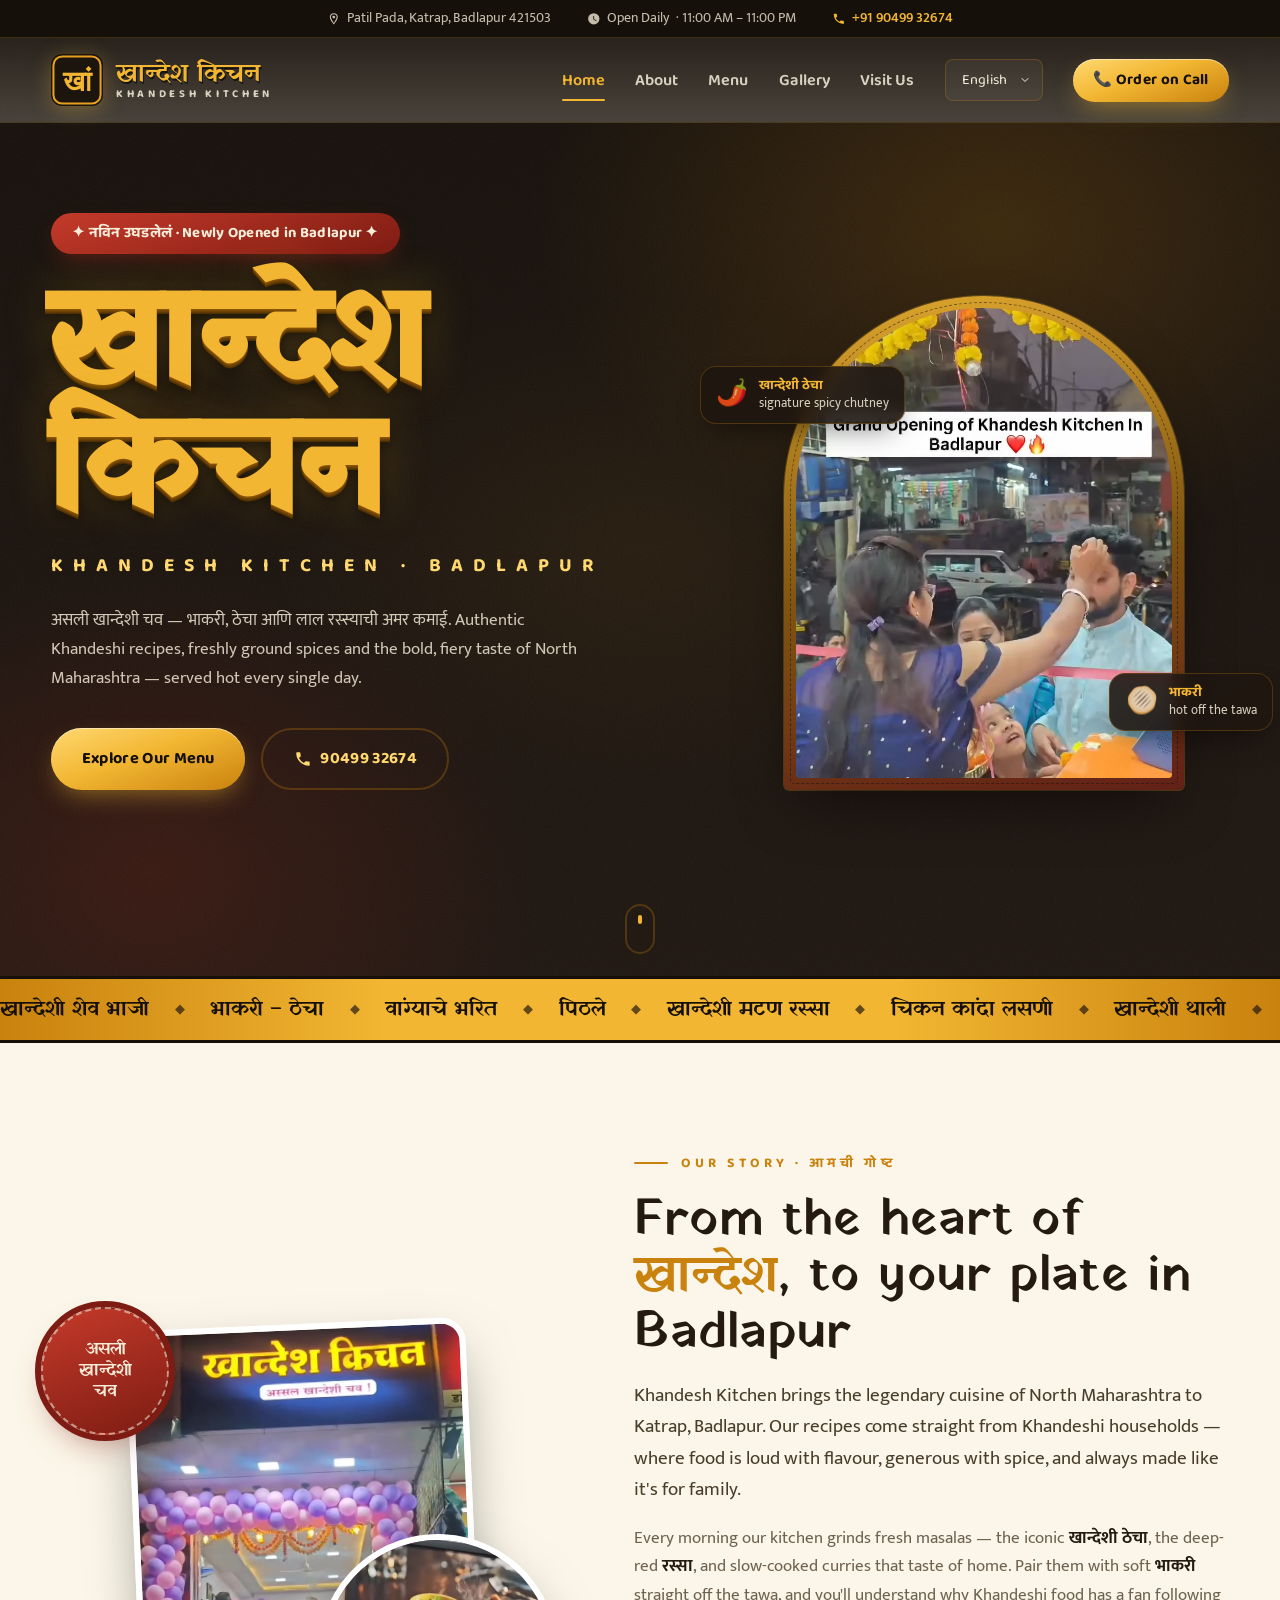
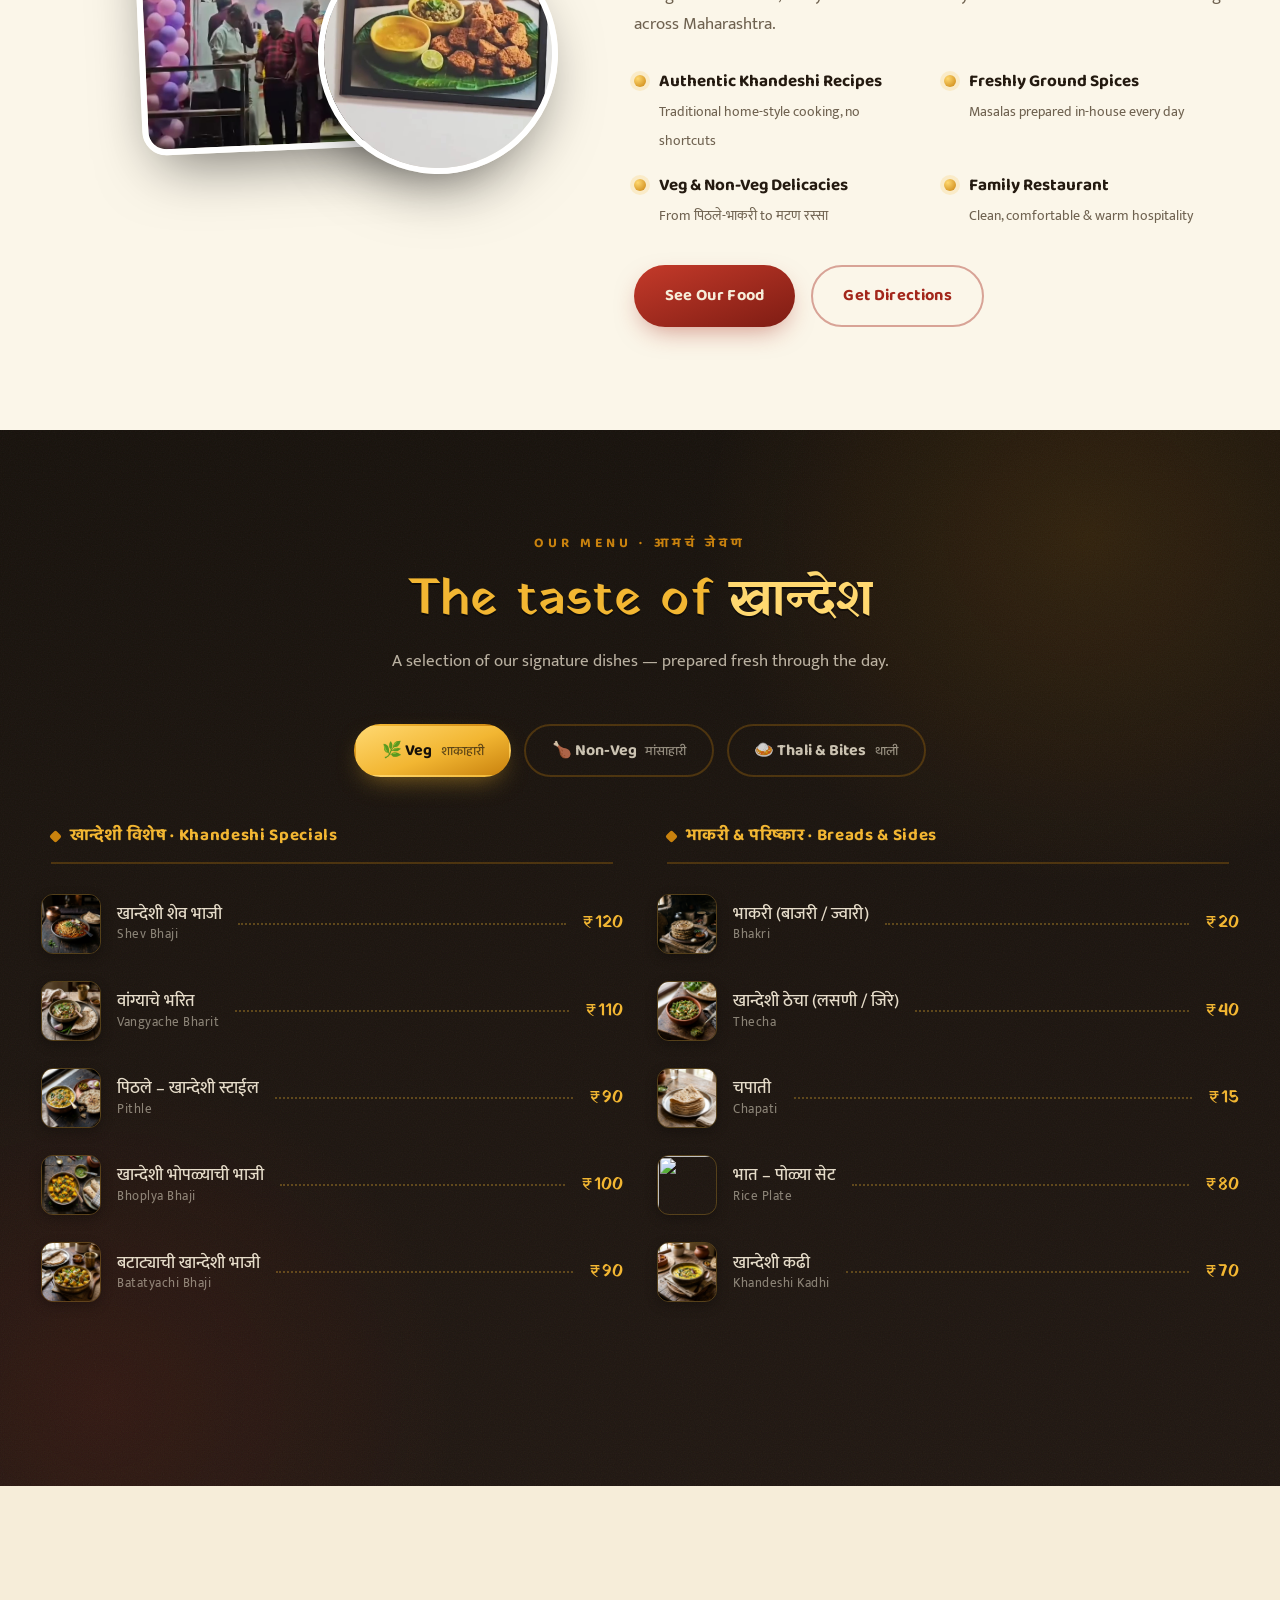
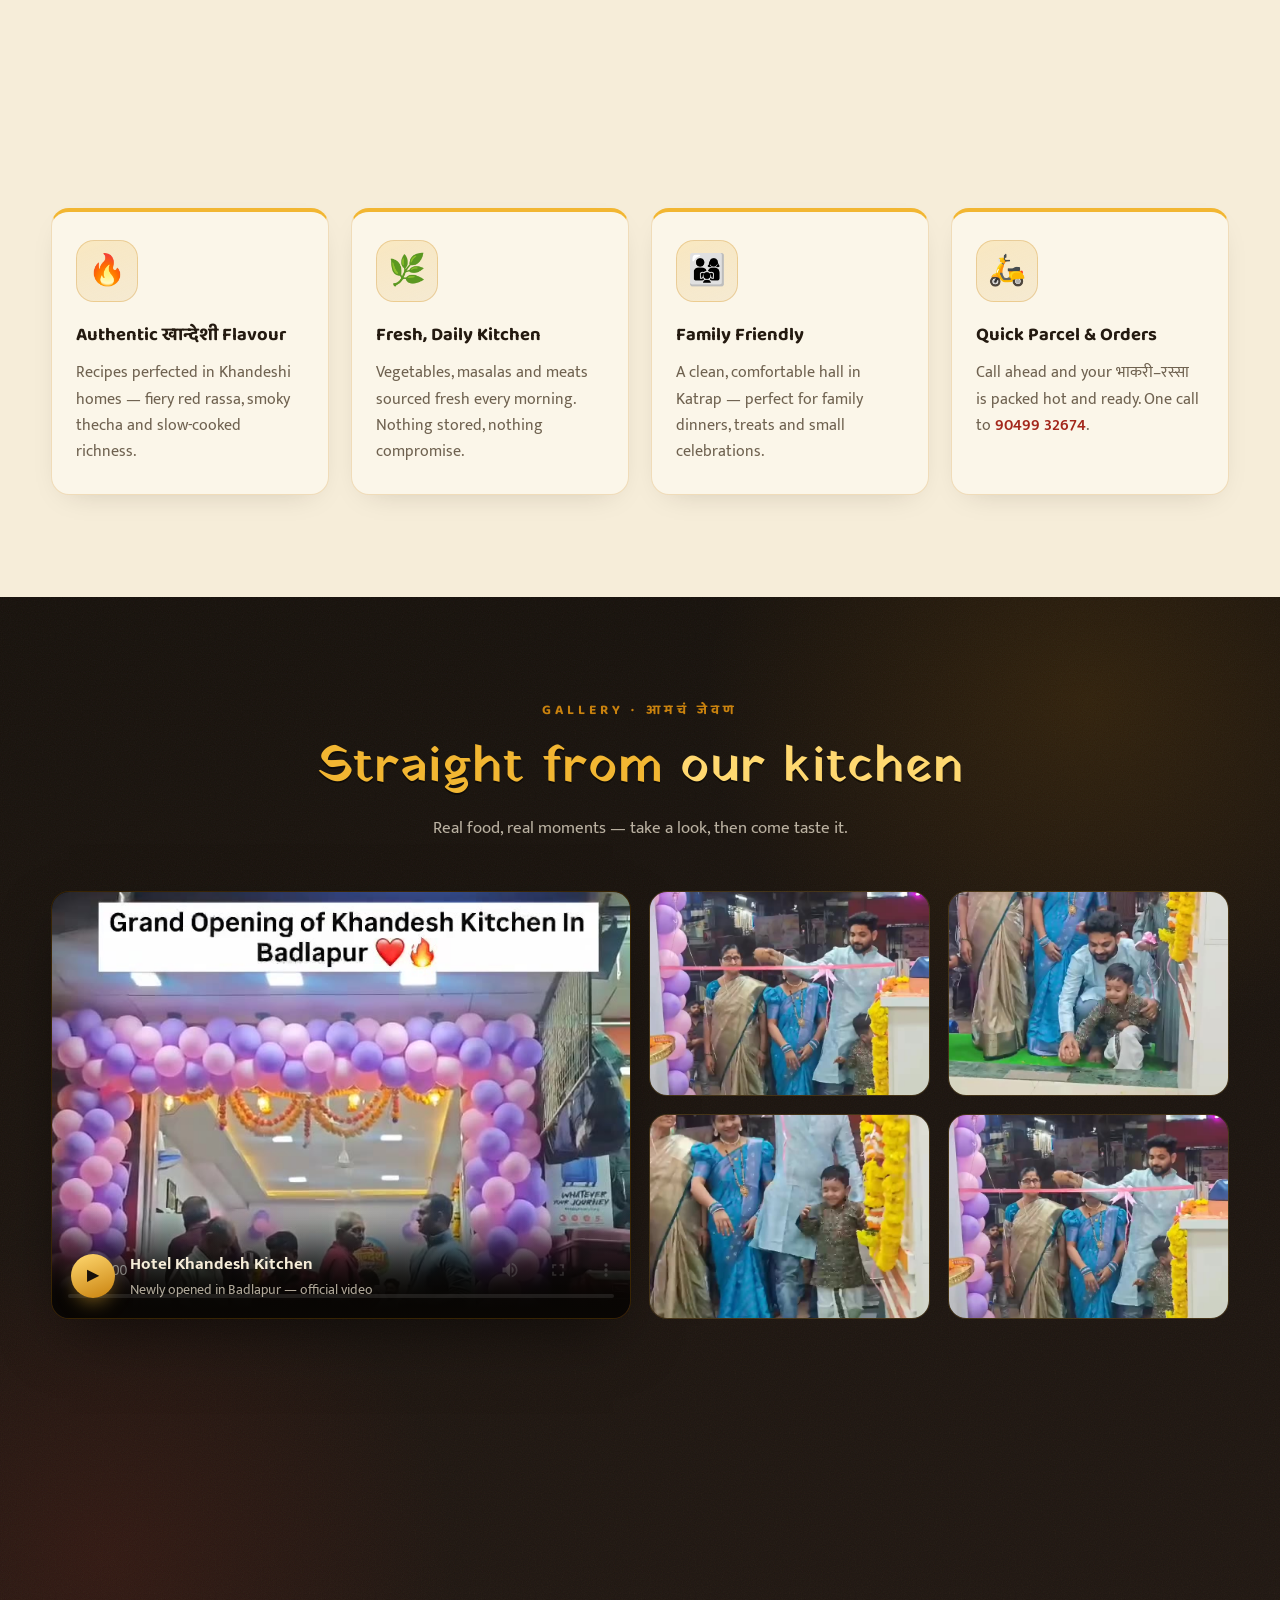
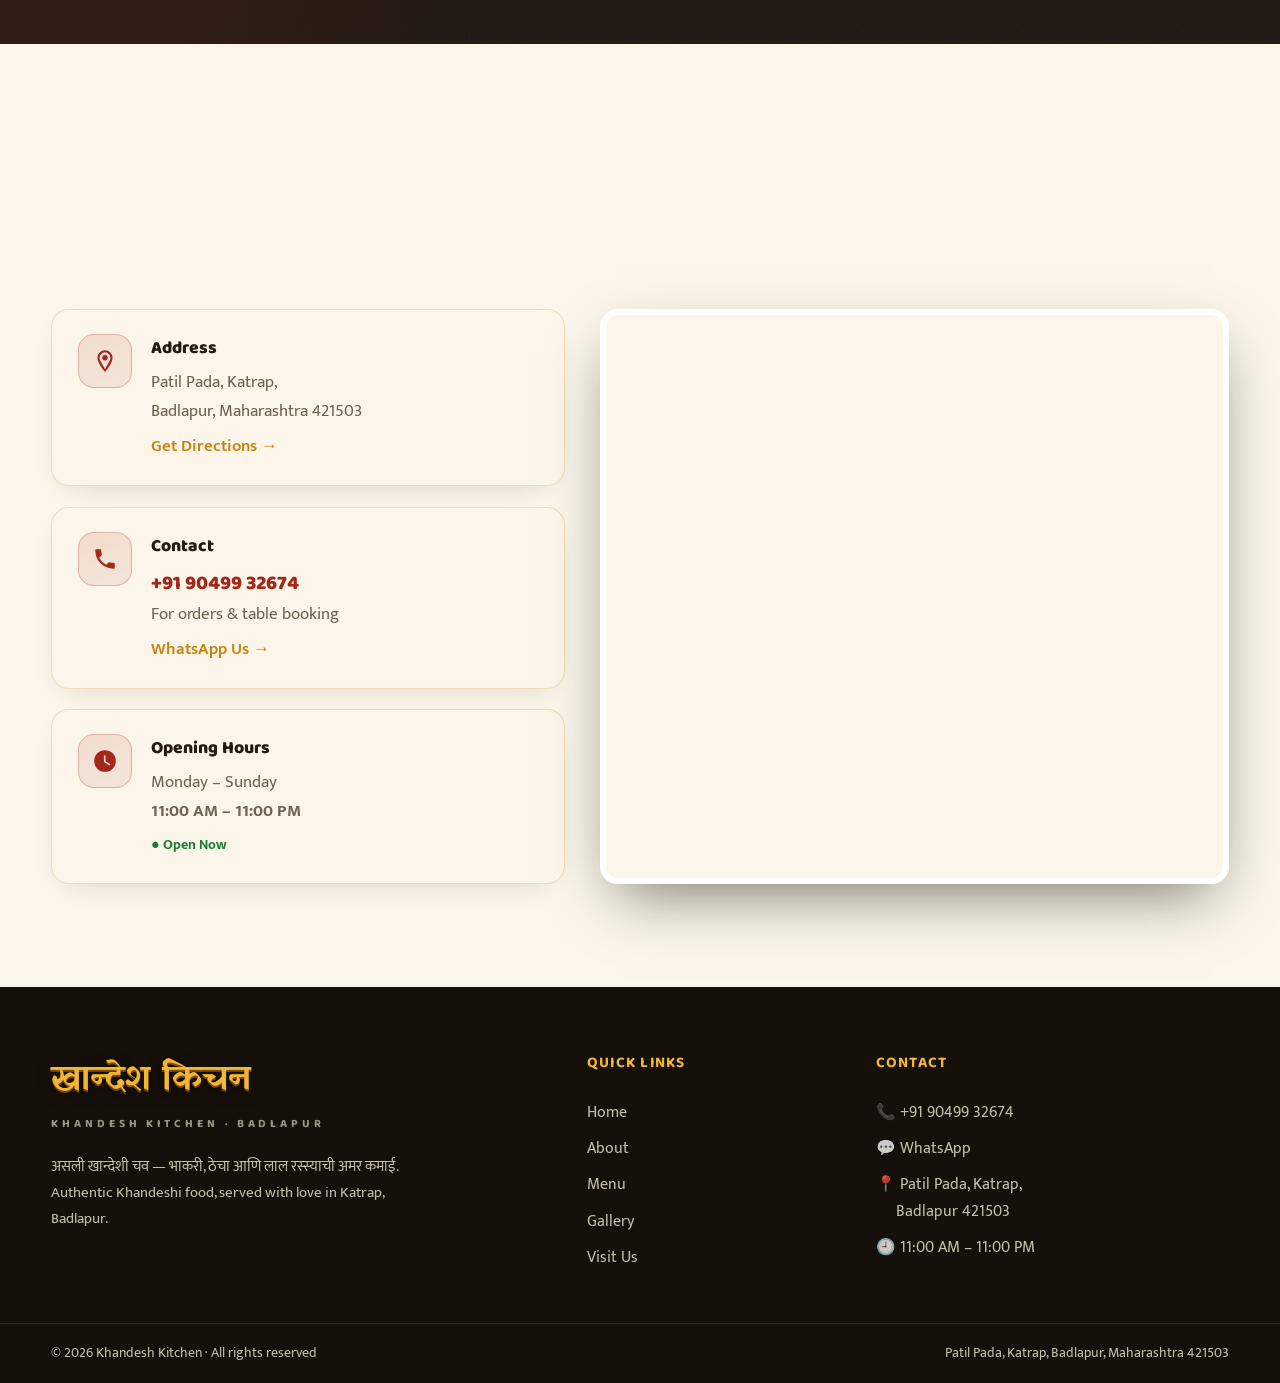
==== commit d6579eea: "Fix untranslated strings in the About section" ====
--- a/index.html
+++ b/index.html
@@ -141,39 +141,30 @@
 
       <div class="about__content">
         <span class="kicker kicker--gold reveal">Our Story · आमची गोष्ट</span>
-        <h2 class="h2 reveal">From the heart of <em>खान्देश</em>, to your plate in Badlapur</h2>
-        <p class="lead reveal">
-          Khandesh Kitchen brings the legendary cuisine of North Maharashtra to Katrap, Badlapur.
-          Our recipes come straight from Khandeshi households — where food is loud with flavour,
-          generous with spice, and always made like it's for family.
-        </p>
-        <p class="reveal">
-          Every morning our kitchen grinds fresh masalas — the iconic <strong>खान्देशी ठेचा</strong>,
-          the deep-red <strong>रस्सा</strong>, and slow-cooked curries that taste of home. Pair them with
-          soft <strong>भाकरी</strong> straight off the tawa, and you'll understand why Khandeshi food
-          has a fan following across Maharashtra.
-        </p>
+        <h2 class="h2 reveal"><span data-i18n="about_title">From the heart of <em>खान्देश</em>, to your plate in Badlapur</span></h2>
+        <p class="lead reveal" data-i18n="about_p1">Khandesh Kitchen brings the legendary cuisine of North Maharashtra to Katrap, Badlapur. Our recipes come straight from Khandeshi households — where food is loud with flavour, generous with spice, and always made like it's for family.</p>
+        <p class="reveal" data-i18n="about_p2">Every morning our kitchen grinds fresh masalas — the iconic <strong>खान्देशी ठेचा</strong>, the deep-red <strong>रस्सा</strong>, and slow-cooked curries that taste of home. Pair them with soft <strong>भाकरी</strong> straight off the tawa, and you'll understand why Khandeshi food has a fan following across Maharashtra.</p>
         <ul class="about__points reveal">
           <li>
             <span class="dot"></span>
-            <div><strong>Authentic Khandeshi Recipes</strong><small>Traditional home-style cooking, no shortcuts</small></div>
+            <div><strong><span data-i18n="auth_recipes">Authentic Khandeshi Recipes</span></strong><small><span data-i18n="auth_recipes_sub">Traditional home-style cooking, no shortcuts</span></small></div>
           </li>
           <li>
             <span class="dot"></span>
-            <div><strong>Freshly Ground Spices</strong><small>Masalas prepared in-house every day</small></div>
+            <div><strong><span data-i18n="fresh_spices">Freshly Ground Spices</span></strong><small><span data-i18n="fresh_spices_sub">Masalas prepared in-house every day</span></small></div>
           </li>
           <li>
             <span class="dot"></span>
-            <div><strong>Veg &amp; Non-Veg Delicacies</strong><small>From पिठले–भाकरी to मटण रस्सा</small></div>
+            <div><strong><span data-i18n="veg_nonveg">Veg &amp; Non-Veg Delicacies</span></strong><small><span data-i18n="veg_nonveg_sub">From पिठले-भाकरी to मटण रस्सा</span></small></div>
           </li>
           <li>
             <span class="dot"></span>
-            <div><strong>Family Restaurant</strong><small>Clean, comfortable &amp; warm hospitality</small></div>
+            <div><strong><span data-i18n="family_rest">Family Restaurant</span></strong><small><span data-i18n="family_rest_sub">Clean, comfortable &amp; warm hospitality</span></small></div>
           </li>
         </ul>
         <div class="about__actions reveal">
-          <a href="#gallery" class="btn btn--red">See Our Food</a>
-          <a href="#visit" class="btn btn--line">Get Directions</a>
+          <a href="#gallery" class="btn btn--red" data-i18n="see_food">See Our Food</a>
+          <a href="#visit" class="btn btn--line" data-i18n="get_dir">Get Directions</a>
         </div>
       </div>
     </div>
